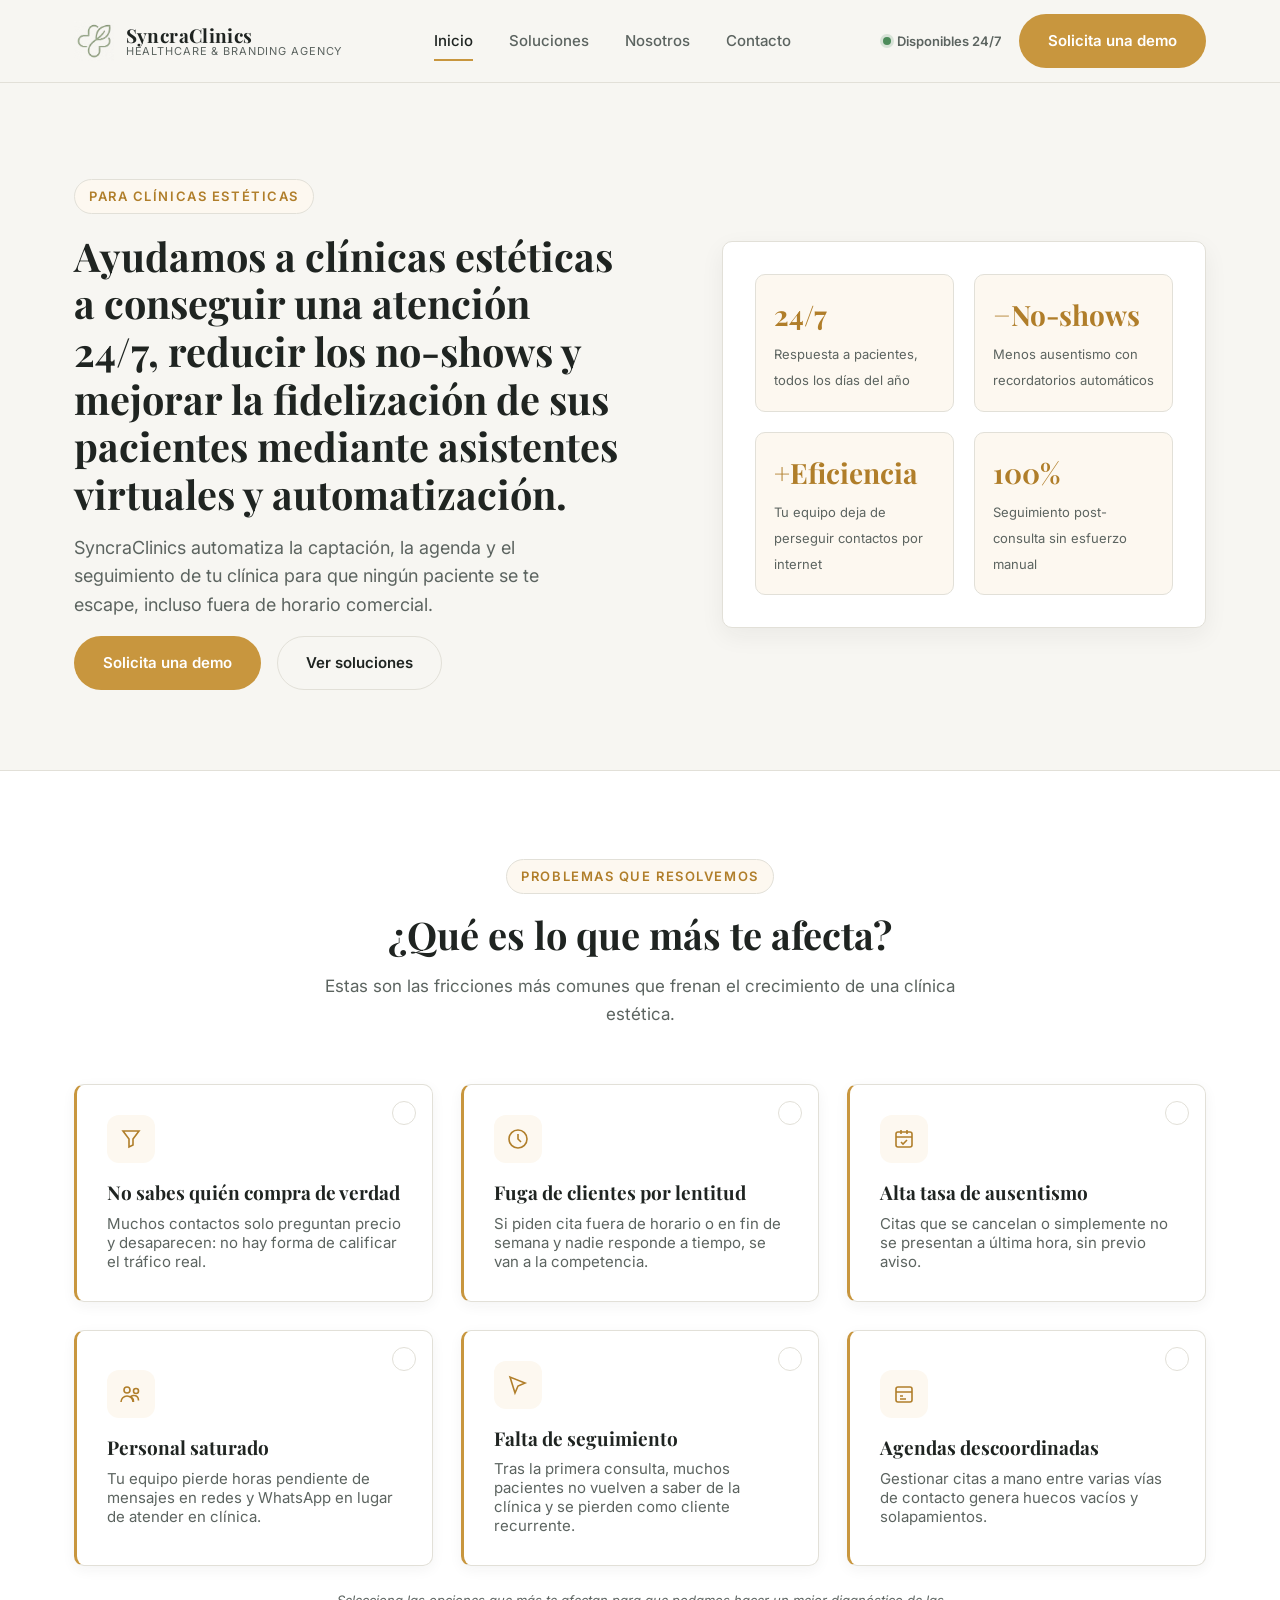
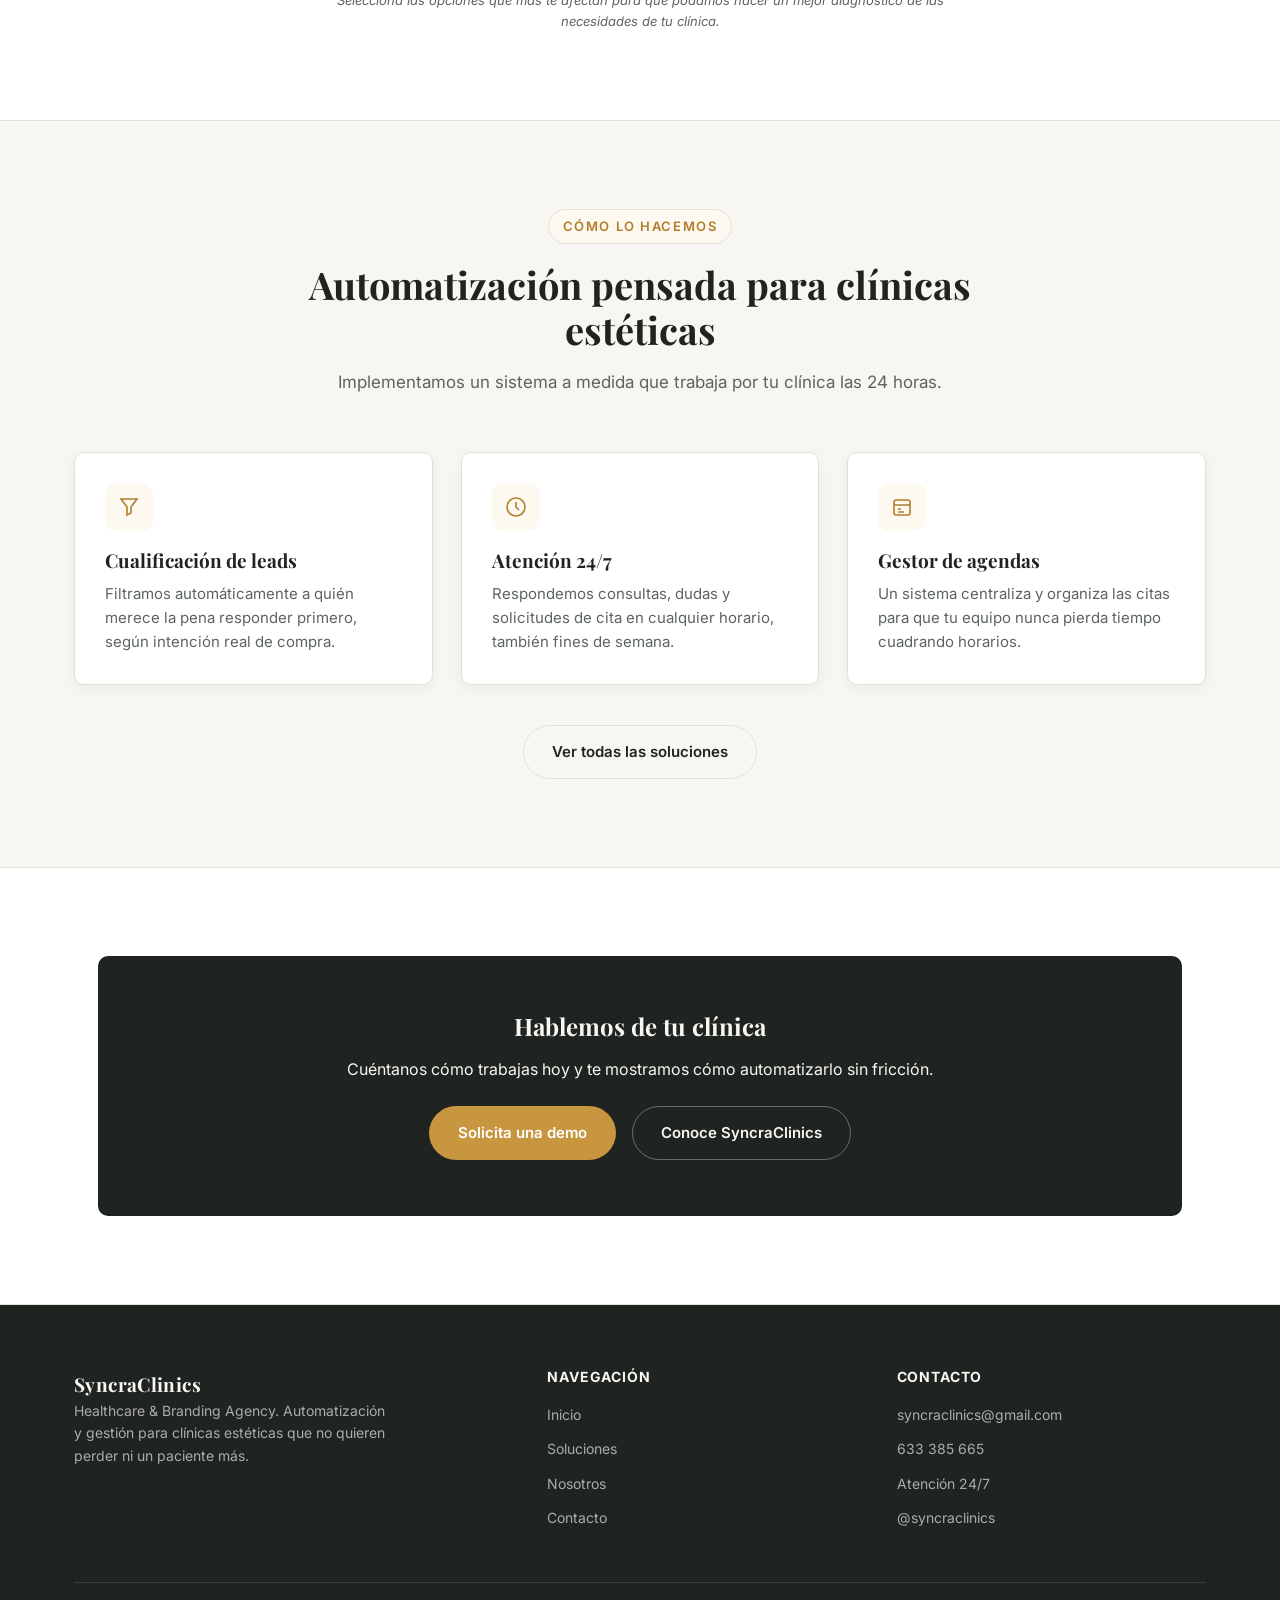
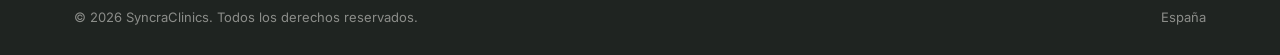
==== index.html @ 8132bf8d "Initial commit: SyncraClinics website Static multi-page site (Inicio, Soluciones, Nosotros, Contacto" ====
<!DOCTYPE html>
<html lang="es">
<head>
<meta charset="UTF-8">
<meta name="viewport" content="width=device-width, initial-scale=1.0">
<title>SyncraClinics — Automatización para clínicas estéticas</title>
<meta name="description" content="SyncraClinics ayuda a clínicas estéticas a dejar de perder pacientes: cualificación de leads, atención 24/7, menos ausentismo y agendas gestionadas automáticamente.">
<link rel="preconnect" href="https://fonts.googleapis.com">
<link rel="preconnect" href="https://fonts.gstatic.com" crossorigin>
<link href="https://fonts.googleapis.com/css2?family=Inter:wght@400;500;600;700&family=Playfair+Display:wght@600;700&display=swap" rel="stylesheet">
<link rel="stylesheet" href="css/style.css">
</head>
<body data-page="inicio">

<header class="site-header">
  <div class="header-inner">
    <a href="index.html" class="brand">
      <img src="assets/logo-symbol.png" alt="SyncraClinics">
      <span class="brand-text">
        <span class="brand-name">SyncraClinics</span>
        <span class="brand-tag">Healthcare &amp; Branding Agency</span>
      </span>
    </a>

    <nav class="main-nav">
      <a href="index.html" data-page="inicio">Inicio</a>
      <a href="soluciones.html" data-page="soluciones">Soluciones</a>
      <a href="nosotros.html" data-page="nosotros">Nosotros</a>
      <a href="contacto.html" data-page="contacto">Contacto</a>
    </nav>

    <div class="header-actions">
      <span class="status-badge"><span class="status-dot"></span> Disponibles 24/7</span>
      <a href="contacto.html#choice" class="btn btn-primary">Solicita una demo</a>
      <button class="nav-toggle" aria-label="Abrir menú">
        <span></span><span></span><span></span>
      </button>
    </div>
  </div>
</header>

<main>

  <section class="hero">
    <div class="container hero-inner">
      <div>
        <span class="eyebrow">Para clínicas estéticas</span>
        <h1>Ayudamos a clínicas estéticas a conseguir una atención 24/7, reducir los no-shows y mejorar la fidelización de sus pacientes mediante asistentes virtuales y automatización.</h1>
        <p class="hero-lede">SyncraClinics automatiza la captación, la agenda y el seguimiento de tu clínica para que ningún paciente se te escape, incluso fuera de horario comercial.</p>
        <div class="hero-actions">
          <a href="contacto.html#choice" class="btn btn-primary">Solicita una demo</a>
          <a href="soluciones.html" class="btn btn-secondary">Ver soluciones</a>
        </div>
      </div>

      <div class="hero-visual">
        <div class="hero-stat-grid">
          <div class="hero-stat">
            <strong>24/7</strong>
            <span>Respuesta a pacientes, todos los días del año</span>
          </div>
          <div class="hero-stat">
            <strong>−No-shows</strong>
            <span>Menos ausentismo con recordatorios automáticos</span>
          </div>
          <div class="hero-stat">
            <strong>+Eficiencia</strong>
            <span>Tu equipo deja de perseguir contactos por internet</span>
          </div>
          <div class="hero-stat">
            <strong>100%</strong>
            <span>Seguimiento post-consulta sin esfuerzo manual</span>
          </div>
        </div>
      </div>
    </div>
  </section>

  <section class="section section-alt">
    <div class="container">
      <div class="section-head">
        <span class="eyebrow">Problemas que resolvemos</span>
        <h2>¿Qué es lo que más te afecta?</h2>
        <p>Estas son las fricciones más comunes que frenan el crecimiento de una clínica estética.</p>
      </div>

      <div class="grid grid-3">
        <button type="button" class="card problem-card pain-card" data-pain="Cualificación de leads" aria-pressed="false">
          <span class="pain-check" aria-hidden="true">
            <svg viewBox="0 0 24 24" fill="none" stroke="currentColor" stroke-width="2.6"><path d="M5 13l4 4L19 7"/></svg>
          </span>
          <div class="card-icon">
            <svg viewBox="0 0 24 24" fill="none" stroke="currentColor" stroke-width="1.6"><path d="M4 4h16l-6 8v6l-4 2v-8L4 4z"/></svg>
          </div>
          <h3>No sabes quién compra de verdad</h3>
          <p>Muchos contactos solo preguntan precio y desaparecen: no hay forma de calificar el tráfico real.</p>
        </button>

        <button type="button" class="card problem-card pain-card" data-pain="Atención 24/7" aria-pressed="false">
          <span class="pain-check" aria-hidden="true">
            <svg viewBox="0 0 24 24" fill="none" stroke="currentColor" stroke-width="2.6"><path d="M5 13l4 4L19 7"/></svg>
          </span>
          <div class="card-icon">
            <svg viewBox="0 0 24 24" fill="none" stroke="currentColor" stroke-width="1.6"><circle cx="12" cy="12" r="9"/><path d="M12 7v5l3 3"/></svg>
          </div>
          <h3>Fuga de clientes por lentitud</h3>
          <p>Si piden cita fuera de horario o en fin de semana y nadie responde a tiempo, se van a la competencia.</p>
        </button>

        <button type="button" class="card problem-card pain-card" data-pain="Reducción de ausentismo" aria-pressed="false">
          <span class="pain-check" aria-hidden="true">
            <svg viewBox="0 0 24 24" fill="none" stroke="currentColor" stroke-width="2.6"><path d="M5 13l4 4L19 7"/></svg>
          </span>
          <div class="card-icon">
            <svg viewBox="0 0 24 24" fill="none" stroke="currentColor" stroke-width="1.6"><rect x="4" y="5" width="16" height="15" rx="2"/><path d="M4 10h16M9 3v4M15 3v4"/><path d="M9 15l2 2 4-4"/></svg>
          </div>
          <h3>Alta tasa de ausentismo</h3>
          <p>Citas que se cancelan o simplemente no se presentan a última hora, sin previo aviso.</p>
        </button>

        <button type="button" class="card problem-card pain-card" data-pain="Eficiencia del personal" aria-pressed="false">
          <span class="pain-check" aria-hidden="true">
            <svg viewBox="0 0 24 24" fill="none" stroke="currentColor" stroke-width="2.6"><path d="M5 13l4 4L19 7"/></svg>
          </span>
          <div class="card-icon">
            <svg viewBox="0 0 24 24" fill="none" stroke="currentColor" stroke-width="1.6"><circle cx="8" cy="8" r="3"/><circle cx="17" cy="9" r="2.5"/><path d="M2 20c0-3.3 2.7-6 6-6s6 2.7 6 6M14.5 20c0-2.4-1-4.4-2.6-5.7 1-.7 2.3-1 3.6-.8 2.3.3 4 2.5 4 5"/></svg>
          </div>
          <h3>Personal saturado</h3>
          <p>Tu equipo pierde horas pendiente de mensajes en redes y WhatsApp en lugar de atender en clínica.</p>
        </button>

        <button type="button" class="card problem-card pain-card" data-pain="Seguimiento post-consulta" aria-pressed="false">
          <span class="pain-check" aria-hidden="true">
            <svg viewBox="0 0 24 24" fill="none" stroke="currentColor" stroke-width="2.6"><path d="M5 13l4 4L19 7"/></svg>
          </span>
          <div class="card-icon">
            <svg viewBox="0 0 24 24" fill="none" stroke="currentColor" stroke-width="1.6"><path d="M4 4l5 16 3-7 7-3z"/></svg>
          </div>
          <h3>Falta de seguimiento</h3>
          <p>Tras la primera consulta, muchos pacientes no vuelven a saber de la clínica y se pierden como cliente recurrente.</p>
        </button>

        <button type="button" class="card problem-card pain-card" data-pain="Gestor de agendas" aria-pressed="false">
          <span class="pain-check" aria-hidden="true">
            <svg viewBox="0 0 24 24" fill="none" stroke="currentColor" stroke-width="2.6"><path d="M5 13l4 4L19 7"/></svg>
          </span>
          <div class="card-icon">
            <svg viewBox="0 0 24 24" fill="none" stroke="currentColor" stroke-width="1.6"><rect x="4" y="5" width="16" height="15" rx="2"/><path d="M4 10h16M8 14h3M8 17h6"/></svg>
          </div>
          <h3>Agendas descoordinadas</h3>
          <p>Gestionar citas a mano entre varias vías de contacto genera huecos vacíos y solapamientos.</p>
        </button>
      </div>

      <p class="pain-hint">Selecciona las opciones que más te afectan para que podamos hacer un mejor diagnóstico de las necesidades de tu clínica.</p>
    </div>
  </section>

  <section class="section">
    <div class="container">
      <div class="section-head">
        <span class="eyebrow">Cómo lo hacemos</span>
        <h2>Automatización pensada para clínicas estéticas</h2>
        <p>Implementamos un sistema a medida que trabaja por tu clínica las 24 horas.</p>
      </div>

      <div class="grid grid-3">
        <div class="card">
          <div class="card-icon">
            <svg viewBox="0 0 24 24" fill="none" stroke="currentColor" stroke-width="1.6"><path d="M4 4h16l-6 8v6l-4 2v-8L4 4z"/></svg>
          </div>
          <h3>Cualificación de leads</h3>
          <p>Filtramos automáticamente a quién merece la pena responder primero, según intención real de compra.</p>
        </div>

        <div class="card">
          <div class="card-icon">
            <svg viewBox="0 0 24 24" fill="none" stroke="currentColor" stroke-width="1.6"><circle cx="12" cy="12" r="9"/><path d="M12 7v5l3 3"/></svg>
          </div>
          <h3>Atención 24/7</h3>
          <p>Respondemos consultas, dudas y solicitudes de cita en cualquier horario, también fines de semana.</p>
        </div>

        <div class="card">
          <div class="card-icon">
            <svg viewBox="0 0 24 24" fill="none" stroke="currentColor" stroke-width="1.6"><rect x="4" y="5" width="16" height="15" rx="2"/><path d="M4 10h16M8 14h3M8 17h6"/></svg>
          </div>
          <h3>Gestor de agendas</h3>
          <p>Un sistema centraliza y organiza las citas para que tu equipo nunca pierda tiempo cuadrando horarios.</p>
        </div>
      </div>

      <div style="text-align:center; margin-top:40px;">
        <a href="soluciones.html" class="btn btn-secondary">Ver todas las soluciones</a>
      </div>
    </div>
  </section>

  <section class="section section-alt">
    <div class="container">
      <div class="cta-band">
        <h2>Hablemos de tu clínica</h2>
        <p>Cuéntanos cómo trabajas hoy y te mostramos cómo automatizarlo sin fricción.</p>
        <div class="cta-actions">
          <a href="contacto.html#choice" class="btn btn-primary">Solicita una demo</a>
          <a href="nosotros.html" class="btn btn-secondary">Conoce SyncraClinics</a>
        </div>
      </div>
    </div>
  </section>

</main>

<footer class="site-footer">
  <div class="container">
    <div class="footer-grid">
      <div class="footer-brand">
        <span class="brand-name">SyncraClinics</span>
        <p>Healthcare &amp; Branding Agency. Automatización y gestión para clínicas estéticas que no quieren perder ni un paciente más.</p>
      </div>

      <div class="footer-col">
        <h4>Navegación</h4>
        <a href="index.html">Inicio</a>
        <a href="soluciones.html">Soluciones</a>
        <a href="nosotros.html">Nosotros</a>
        <a href="contacto.html">Contacto</a>
      </div>

      <div class="footer-col">
        <h4>Contacto</h4>
        <a href="mailto:syncraclinics@gmail.com">syncraclinics@gmail.com</a>
        <p><a href="tel:633385665">633 385 665</a></p>
        <p>Atención 24/7</p>
        <a href="https://instagram.com/syncraclinics" target="_blank" rel="noopener">@syncraclinics</a>
      </div>
    </div>

    <div class="footer-bottom">
      <span>© 2026 SyncraClinics. Todos los derechos reservados.</span>
      <span>España</span>
    </div>
  </div>
</footer>

<script src="js/main.js"></script>
</body>
</html>
---- css/style.css ----
/* ==========================================================================
   SyncraClinics — estilos globales
   ========================================================================== */

:root {
  /* DOMINANTE 60% - Fondos principales y estructura */
  --bg-primary: #F7F6F2;
  --bg-surface: #FFFFFF;

  /* SECUNDARIO 30% - Textos, encabezados y solidez visual */
  --text-main: #1F2421;
  --text-muted: #5C6460;
  --border-color: #E2E0D8;

  /* ACENTO 10% - Conversión, estado 24/7 y CTA */
  --accent-main: #C8963E;
  --accent-hover: #B07E2A;
  --accent-light: #FDF8F0;

  --font-heading: "Playfair Display", Georgia, serif;
  --font-body: "Inter", -apple-system, Segoe UI, sans-serif;

  --radius: 10px;
  --shadow-soft: 0 8px 24px rgba(31, 36, 33, 0.06);
  --shadow-card: 0 4px 14px rgba(31, 36, 33, 0.05);
  --max-width: 1180px;
}

* {
  box-sizing: border-box;
}

html {
  scroll-behavior: smooth;
}

body {
  margin: 0;
  font-family: var(--font-body);
  color: var(--text-main);
  background: var(--bg-primary);
  line-height: 1.6;
  -webkit-font-smoothing: antialiased;
}

img {
  max-width: 100%;
  display: block;
}

a {
  color: inherit;
  text-decoration: none;
}

a, button, input, select, textarea {
  font-family: inherit;
}

a:focus-visible,
button:focus-visible,
input:focus-visible,
select:focus-visible,
textarea:focus-visible,
[tabindex]:focus-visible {
  outline: 2px solid var(--accent-main);
  outline-offset: 3px;
  border-radius: 4px;
}

h1, h2, h3, h4 {
  font-family: var(--font-heading);
  color: var(--text-main);
  line-height: 1.2;
  margin: 0 0 16px;
  overflow-wrap: break-word;
}

p {
  margin: 0 0 16px;
  color: var(--text-muted);
}

.container {
  width: 100%;
  max-width: var(--max-width);
  margin: 0 auto;
  padding: 0 24px;
}

.eyebrow {
  display: inline-block;
  font-size: 13px;
  font-weight: 600;
  letter-spacing: 0.12em;
  text-transform: uppercase;
  color: var(--accent-hover);
  background: var(--accent-light);
  border: 1px solid var(--border-color);
  padding: 6px 14px;
  border-radius: 999px;
  margin-bottom: 18px;
}

.section {
  padding: 88px 0;
}

.section-alt {
  background: var(--bg-surface);
  border-top: 1px solid var(--border-color);
  border-bottom: 1px solid var(--border-color);
}

.section-head {
  max-width: 680px;
  margin: 0 auto 56px;
  text-align: center;
}

.section-head h2 {
  font-size: clamp(28px, 3.4vw, 38px);
}

.section-head p {
  font-size: 17px;
}

/* ---------- Botones ---------- */
.btn {
  display: inline-flex;
  align-items: center;
  gap: 8px;
  padding: 14px 28px;
  border-radius: 999px;
  font-weight: 600;
  font-size: 15px;
  border: 1px solid transparent;
  cursor: pointer;
  transition: background 0.22s ease, color 0.22s ease, border-color 0.22s ease, transform 0.18s ease, box-shadow 0.22s ease;
}

.btn-primary {
  background: var(--accent-main);
  color: #FFFFFF;
}

.btn-primary:hover {
  background: var(--accent-hover);
  transform: translateY(-1px);
  box-shadow: 0 6px 16px rgba(200, 150, 62, 0.28);
}

.btn-primary:active {
  transform: translateY(0);
  box-shadow: none;
}

.btn-secondary {
  background: transparent;
  color: var(--text-main);
  border-color: var(--border-color);
}

.btn-secondary:hover {
  border-color: var(--accent-main);
  color: var(--accent-hover);
  transform: translateY(-1px);
}

.btn-secondary:active {
  transform: translateY(0);
}

.btn-block {
  width: 100%;
  justify-content: center;
}

.hero-actions,
.cta-actions {
  display: flex;
  flex-wrap: wrap;
  gap: 16px;
}

/* ---------- Header ---------- */
.site-header {
  position: sticky;
  top: 0;
  z-index: 50;
  background: rgba(247, 246, 242, 0.92);
  backdrop-filter: blur(8px);
  border-bottom: 1px solid var(--border-color);
}

.header-inner {
  display: flex;
  align-items: center;
  justify-content: space-between;
  padding: 14px 24px;
  max-width: var(--max-width);
  margin: 0 auto;
  gap: 20px;
}

.brand {
  display: flex;
  align-items: center;
  gap: 12px;
}

.brand img {
  height: 40px;
  width: auto;
}

.brand {
  transition: opacity 0.2s ease;
}

.brand:hover {
  opacity: 0.8;
}

.brand-text {
  display: flex;
  flex-direction: column;
  line-height: 1.1;
}

.brand-name {
  font-family: var(--font-heading);
  font-size: 19px;
  font-weight: 700;
  letter-spacing: 0.02em;
}

.brand-tag {
  font-size: 11px;
  letter-spacing: 0.08em;
  text-transform: uppercase;
  color: var(--text-muted);
}

.main-nav {
  display: flex;
  align-items: center;
  gap: 32px;
}

.main-nav a {
  position: relative;
  font-size: 15px;
  font-weight: 500;
  color: var(--text-muted);
  padding: 6px 2px;
  transition: color 0.2s ease;
}

.main-nav a::after {
  content: "";
  position: absolute;
  left: 2px;
  right: 2px;
  bottom: -2px;
  height: 2px;
  background: var(--accent-main);
  transform: scaleX(0);
  transform-origin: left;
  transition: transform 0.25s ease;
}

.main-nav a:hover::after,
.main-nav a.active::after {
  transform: scaleX(1);
}

.main-nav a:hover,
.main-nav a.active {
  color: var(--text-main);
}

.header-actions {
  display: flex;
  align-items: center;
  gap: 18px;
}

.status-badge {
  display: inline-flex;
  align-items: center;
  gap: 6px;
  font-size: 13px;
  font-weight: 600;
  color: var(--text-muted);
  white-space: nowrap;
}

.status-dot {
  width: 8px;
  height: 8px;
  border-radius: 50%;
  background: #4C8B5A;
  box-shadow: 0 0 0 3px rgba(76, 139, 90, 0.18);
}

.nav-toggle {
  display: none;
  flex-direction: column;
  gap: 5px;
  background: none;
  border: none;
  border-radius: 8px;
  cursor: pointer;
  padding: 6px;
  transition: background 0.2s ease;
}

.nav-toggle:hover {
  background: var(--accent-light);
}

.nav-toggle span {
  width: 24px;
  height: 2px;
  background: var(--text-main);
  border-radius: 2px;
  transition: transform 0.2s ease, opacity 0.2s ease;
}

/* ---------- Hero ---------- */
.hero {
  padding: 96px 0 80px;
}

.hero-inner {
  display: grid;
  grid-template-columns: minmax(0, 1.1fr) minmax(0, 0.9fr);
  gap: 56px;
  align-items: center;
}

.hero h1 {
  font-size: clamp(34px, 4.6vw, 54px);
}

.hero-inner h1 {
  font-size: clamp(26px, 3.1vw, 40px);
  text-wrap: balance;
}

.hero-lede {
  font-size: 18px;
  max-width: 520px;
}

.hero-visual {
  background: var(--bg-surface);
  border: 1px solid var(--border-color);
  border-radius: var(--radius);
  padding: 32px;
  box-shadow: var(--shadow-soft);
}

.hero-stat-grid {
  display: grid;
  grid-template-columns: repeat(2, minmax(0, 1fr));
  gap: 20px;
}

.hero-stat {
  padding: 18px;
  background: var(--accent-light);
  border: 1px solid var(--border-color);
  border-radius: var(--radius);
}

.hero-stat strong {
  display: block;
  font-family: var(--font-heading);
  font-size: clamp(20px, 5vw, 28px);
  color: var(--accent-hover);
  margin-bottom: 4px;
  overflow-wrap: break-word;
}

.hero-stat span {
  font-size: 13px;
  color: var(--text-muted);
}

/* ---------- Grids / Cards ---------- */
.grid {
  display: grid;
  gap: 28px;
}

.grid-3 {
  grid-template-columns: repeat(3, minmax(0, 1fr));
}

.grid-2 {
  grid-template-columns: repeat(2, minmax(0, 1fr));
}

.card {
  background: var(--bg-surface);
  border: 1px solid var(--border-color);
  border-radius: var(--radius);
  padding: 30px;
  box-shadow: var(--shadow-card);
  transition: transform 0.2s ease, box-shadow 0.2s ease;
}

.card:hover {
  transform: translateY(-4px);
  box-shadow: var(--shadow-soft);
}

.card:active {
  transform: translateY(-1px);
}

.card-icon {
  width: 48px;
  height: 48px;
  border-radius: 12px;
  background: var(--accent-light);
  display: flex;
  align-items: center;
  justify-content: center;
  margin-bottom: 18px;
  color: var(--accent-hover);
}

.card-icon svg {
  width: 24px;
  height: 24px;
}

.card h3 {
  font-size: 19px;
  margin-bottom: 10px;
}

.card p {
  font-size: 15px;
  margin-bottom: 0;
}

.problem-card {
  border-left: 3px solid var(--accent-main);
}

.pain-card {
  position: relative;
  width: 100%;
  margin: 0;
  text-align: left;
  font-size: inherit;
  appearance: none;
  -webkit-appearance: none;
}

.pain-check {
  position: absolute;
  top: 16px;
  right: 16px;
  width: 24px;
  height: 24px;
  border-radius: 50%;
  border: 1.5px solid var(--border-color);
  background: var(--bg-surface);
  color: transparent;
  display: flex;
  align-items: center;
  justify-content: center;
  transition: background 0.2s ease, border-color 0.2s ease, color 0.2s ease, transform 0.2s ease;
}

.pain-check svg {
  width: 13px;
  height: 13px;
}

.pain-card.selected {
  border-color: var(--accent-main);
  background: var(--accent-light);
}

.pain-card.selected .pain-check {
  background: var(--accent-main);
  border-color: var(--accent-main);
  color: #FFFFFF;
  transform: scale(1.08);
}

.pain-hint {
  max-width: 640px;
  margin: 24px auto 0;
  text-align: center;
  font-size: 13px;
  color: var(--text-muted);
  font-style: italic;
}

/* ---------- Solutions detail (soluciones.html) ---------- */
.solution-row {
  display: grid;
  grid-template-columns: minmax(0, 1.4fr) minmax(0, 0.75fr);
  gap: 40px;
  align-items: center;
  padding: 48px 0;
  border-bottom: 1px solid var(--border-color);
}

.solution-row:last-child {
  border-bottom: none;
}

.solution-row.reverse .solution-visual {
  order: 2;
}

.solution-index {
  font-family: var(--font-heading);
  font-size: 15px;
  color: var(--accent-hover);
  letter-spacing: 0.08em;
  margin-bottom: 12px;
}

.solution-visual {
  background: var(--accent-light);
  border: 1px solid var(--border-color);
  border-radius: var(--radius);
  padding: 22px;
  display: flex;
  align-items: center;
  justify-content: center;
  min-height: 120px;
  max-width: 160px;
  margin: 0 auto;
  width: 100%;
}

.solution-visual svg {
  width: 44px;
  height: 44px;
  color: var(--accent-hover);
}

.solution-list {
  list-style: none;
  padding: 0;
  margin: 20px 0 0;
}

.solution-list li {
  position: relative;
  padding-left: 26px;
  margin-bottom: 10px;
  color: var(--text-muted);
  font-size: 15px;
}

.solution-list li::before {
  content: "✓";
  position: absolute;
  left: 0;
  color: var(--accent-main);
  font-weight: 700;
}

/* ---------- CTA banda ---------- */
.cta-band {
  background: var(--text-main);
  color: var(--bg-primary);
  border-radius: var(--radius);
  padding: 56px;
  text-align: center;
  margin: 0 24px;
}

.cta-band h2,
.cta-band p {
  color: var(--bg-primary);
}

.cta-band .cta-actions {
  justify-content: center;
  margin-top: 24px;
}

.cta-band .btn-secondary {
  border-color: rgba(247, 246, 242, 0.35);
  color: var(--bg-primary);
}

.cta-band .btn-secondary:hover {
  border-color: var(--accent-main);
  color: var(--accent-main);
}

/* ---------- Formulario de contacto ---------- */
.contact-layout {
  display: grid;
  grid-template-columns: repeat(2, minmax(0, 1fr));
  gap: 48px;
  align-items: start;
}

.form-field {
  margin-bottom: 20px;
}

.form-field label {
  display: block;
  font-size: 14px;
  font-weight: 600;
  margin-bottom: 8px;
}

.form-field input,
.form-field textarea {
  width: 100%;
  padding: 13px 16px;
  border: 1px solid var(--border-color);
  border-radius: 8px;
  background: var(--bg-surface);
  font-family: var(--font-body);
  font-size: 15px;
  color: var(--text-main);
}

.form-field input:focus,
.form-field textarea:focus {
  outline: none;
  border-color: var(--accent-main);
  box-shadow: 0 0 0 3px var(--accent-light);
}

.form-field textarea {
  min-height: 140px;
  resize: vertical;
}

.form-status {
  margin-top: 14px;
  font-size: 14px;
  color: var(--accent-hover);
  display: none;
}

.form-status.visible {
  display: block;
}

.contact-info-card {
  background: var(--bg-surface);
  border: 1px solid var(--border-color);
  border-radius: var(--radius);
  padding: 32px;
}

.contact-info-item {
  display: flex;
  gap: 14px;
  padding: 16px 0;
  border-bottom: 1px solid var(--border-color);
}

.contact-info-item:last-child {
  border-bottom: none;
}

.contact-info-item .card-icon {
  margin-bottom: 0;
  flex-shrink: 0;
}

.contact-info-item h4 {
  font-size: 15px;
  margin-bottom: 2px;
}

.contact-info-item p {
  font-size: 14px;
  margin-bottom: 0;
}

.contact-info-phone {
  position: relative;
}

.contact-info-trigger {
  display: inline-flex;
  align-items: center;
  gap: 6px;
  background: none;
  border: none;
  padding: 0;
  font-family: inherit;
  font-size: 14px;
  color: var(--text-muted);
  cursor: pointer;
  transition: color 0.2s ease;
}

.contact-info-trigger:hover {
  color: var(--accent-hover);
}

.contact-info-trigger svg {
  width: 14px;
  height: 14px;
  transition: transform 0.2s ease;
}

.contact-info-trigger[aria-expanded="true"] svg {
  transform: rotate(180deg);
}

.phone-menu {
  position: absolute;
  top: calc(100% + 10px);
  left: 0;
  min-width: 220px;
  max-width: calc(100vw - 80px);
  background: var(--bg-surface);
  border: 1px solid var(--border-color);
  border-radius: 10px;
  box-shadow: var(--shadow-soft);
  padding: 8px;
  z-index: 30;
  opacity: 0;
  visibility: hidden;
  transform: translateY(-6px);
  transition: opacity 0.2s ease, transform 0.2s ease, visibility 0.2s ease;
}

.phone-menu.open {
  opacity: 1;
  visibility: visible;
  transform: translateY(0);
}

.phone-menu-option {
  display: flex;
  align-items: center;
  gap: 10px;
  padding: 10px 12px;
  border-radius: 7px;
  font-size: 14px;
  font-weight: 500;
  color: var(--text-main);
  transition: background 0.15s ease, transform 0.15s ease;
}

.phone-menu-option:hover {
  background: var(--accent-light);
  transform: translateX(2px);
}

.phone-menu-option svg {
  width: 18px;
  height: 18px;
  color: var(--accent-hover);
  flex-shrink: 0;
}

/* ---------- Solicitar información: CTA ---------- */
.info-cta {
  max-width: 620px;
  margin: 0 auto;
  text-align: center;
}

.info-cta-icon {
  width: 56px;
  height: 56px;
  margin: 0 auto 22px;
  border-radius: 14px;
  background: var(--accent-light);
  border: 1px solid var(--border-color);
  display: flex;
  align-items: center;
  justify-content: center;
  color: var(--accent-hover);
}

.info-cta-icon svg {
  width: 26px;
  height: 26px;
}

.info-cta h2 {
  font-size: clamp(24px, 3vw, 32px);
}

.btn-lg {
  padding: 17px 36px;
  font-size: 16px;
  margin-top: 8px;
}

.contact-info-card-standalone {
  max-width: 620px;
  margin: 0 auto;
}

/* ---------- Modal: Solicitar información ---------- */
body.modal-open {
  overflow: hidden;
}

.modal-overlay {
  position: fixed;
  inset: 0;
  z-index: 200;
  display: flex;
  align-items: center;
  justify-content: center;
  padding: 40px 24px;
  background: rgba(31, 36, 33, 0.55);
  backdrop-filter: blur(3px);
  opacity: 0;
  visibility: hidden;
  overflow-y: auto;
  transition: opacity 0.25s ease, visibility 0.25s ease;
}

.modal-overlay.open {
  opacity: 1;
  visibility: visible;
}

.modal-box {
  position: relative;
  width: 100%;
  max-width: 640px;
  max-height: calc(100vh - 80px);
  overflow-y: auto;
  background: var(--bg-surface);
  border: 1px solid var(--border-color);
  border-radius: var(--radius);
  box-shadow: var(--shadow-soft);
  padding: 44px;
  transform: translateY(14px) scale(0.98);
  opacity: 0;
  transition: transform 0.3s ease, opacity 0.3s ease;
}

.modal-overlay.open .modal-box {
  transform: translateY(0) scale(1);
  opacity: 1;
}

.modal-close {
  position: absolute;
  top: 20px;
  right: 20px;
  width: 36px;
  height: 36px;
  border-radius: 50%;
  border: 1px solid var(--border-color);
  background: var(--bg-surface);
  color: var(--text-muted);
  display: flex;
  align-items: center;
  justify-content: center;
  cursor: pointer;
  transition: color 0.2s ease, border-color 0.2s ease, transform 0.25s ease;
}

.modal-close svg {
  width: 16px;
  height: 16px;
}

.modal-close:hover {
  color: var(--accent-hover);
  border-color: var(--accent-main);
  transform: rotate(90deg);
}

.modal-close:active {
  transform: rotate(90deg) scale(0.92);
}

.modal-step {
  animation: modal-step-in 0.25s ease;
}

@keyframes modal-step-in {
  from { opacity: 0; transform: translateY(6px); }
  to { opacity: 1; transform: translateY(0); }
}

.modal-sub {
  font-size: 15px;
  margin-bottom: 28px;
}

.modal-back {
  display: inline-flex;
  align-items: center;
  gap: 6px;
  background: none;
  border: none;
  color: var(--text-muted);
  font-size: 14px;
  font-weight: 600;
  font-family: inherit;
  cursor: pointer;
  padding: 0;
  margin-bottom: 20px;
  transition: color 0.2s ease, transform 0.2s ease;
}

.modal-back svg {
  width: 16px;
  height: 16px;
  transition: transform 0.2s ease;
}

.modal-back:hover {
  color: var(--accent-hover);
}

.modal-back:hover svg {
  transform: translateX(-3px);
}

.modal-back:active svg {
  transform: translateX(-1px);
}

.choice-grid {
  display: grid;
  grid-template-columns: repeat(2, minmax(0, 1fr));
  gap: 20px;
}

.choice-card {
  display: block;
  width: 100%;
  text-align: left;
  background: var(--bg-primary);
  border: 1px solid var(--border-color);
  border-radius: var(--radius);
  padding: 26px;
  cursor: pointer;
  font-family: inherit;
  transition: transform 0.2s ease, border-color 0.2s ease, box-shadow 0.2s ease;
}

.choice-card:hover {
  transform: translateY(-3px);
  border-color: var(--accent-main);
  box-shadow: var(--shadow-card);
}

.choice-card:active {
  transform: translateY(-1px);
}

.choice-card h3 {
  font-size: 18px;
  margin-bottom: 8px;
}

.choice-card p {
  font-size: 14px;
  margin-bottom: 0;
}

.modal-form .form-grid {
  display: grid;
  grid-template-columns: repeat(2, minmax(0, 1fr));
  gap: 0 20px;
}

.checkbox-fieldset {
  border: none;
  padding: 0;
  margin: 0 0 20px;
}

.checkbox-fieldset legend {
  display: block;
  width: 100%;
  padding: 0;
  font-size: 14px;
  font-weight: 600;
  margin-bottom: 8px;
}

.checkbox-grid {
  display: grid;
  grid-template-columns: repeat(2, minmax(0, 1fr));
  gap: 10px;
  margin-top: 4px;
}

.checkbox-option {
  display: flex;
  align-items: center;
  gap: 10px;
  font-size: 14px;
  font-weight: 500;
  color: var(--text-main);
  background: var(--bg-primary);
  border: 1px solid var(--border-color);
  border-radius: 8px;
  padding: 10px 12px;
  cursor: pointer;
  transition: border-color 0.2s ease;
}

.checkbox-option:hover {
  border-color: var(--accent-main);
}

.checkbox-option:has(input:checked) {
  border-color: var(--accent-main);
  background: var(--accent-light);
}

.checkbox-option input {
  accent-color: var(--accent-main);
  width: 16px;
  height: 16px;
  flex-shrink: 0;
}

.form-field select {
  width: 100%;
  padding: 13px 40px 13px 16px;
  border: 1px solid var(--border-color);
  border-radius: 8px;
  background-color: var(--bg-surface);
  font-family: var(--font-body);
  font-size: 15px;
  color: var(--text-main);
  appearance: none;
  background-image: url("data:image/svg+xml,%3Csvg xmlns='http://www.w3.org/2000/svg' viewBox='0 0 24 24' fill='none' stroke='%235C6460' stroke-width='2'%3E%3Cpath d='M6 9l6 6 6-6'/%3E%3C/svg%3E");
  background-repeat: no-repeat;
  background-position: right 14px center;
  background-size: 16px;
}

.form-field select:focus {
  outline: none;
  border-color: var(--accent-main);
  box-shadow: 0 0 0 3px var(--accent-light);
}

/* ---------- Footer ---------- */
.site-footer {
  background: var(--text-main);
  color: var(--bg-primary);
  padding: 64px 0 28px;
}

.footer-grid {
  display: grid;
  grid-template-columns: minmax(0, 1.4fr) minmax(0, 1fr) minmax(0, 1fr);
  gap: 40px;
  padding-bottom: 40px;
  border-bottom: 1px solid rgba(247, 246, 242, 0.12);
}

.footer-brand .brand-name {
  color: var(--bg-primary);
}

.footer-brand p {
  color: rgba(247, 246, 242, 0.65);
  font-size: 14px;
  max-width: 320px;
}

.footer-col h4 {
  color: var(--bg-primary);
  font-family: var(--font-body);
  font-size: 14px;
  text-transform: uppercase;
  letter-spacing: 0.06em;
  margin-bottom: 18px;
}

.footer-col a,
.footer-col p {
  display: block;
  color: rgba(247, 246, 242, 0.65);
  font-size: 14px;
  margin-bottom: 12px;
}

.footer-col a {
  width: fit-content;
  transition: color 0.2s ease, transform 0.2s ease;
}

.footer-col a:hover {
  color: var(--accent-main);
  transform: translateX(3px);
}

.footer-col a:active {
  transform: translateX(1px);
}

.footer-bottom {
  display: flex;
  justify-content: space-between;
  align-items: center;
  padding-top: 24px;
  font-size: 13px;
  color: rgba(247, 246, 242, 0.5);
  flex-wrap: wrap;
  gap: 12px;
}

/* ---------- Responsive ---------- */
@media (max-width: 960px) {
  .hero-inner,
  .contact-layout {
    grid-template-columns: minmax(0, 1fr);
  }

  .solution-row,
  .solution-row.reverse {
    grid-template-columns: minmax(0, 1fr);
  }

  .solution-row.reverse .solution-visual {
    order: 0;
  }

  .grid-3,
  .grid-2 {
    grid-template-columns: repeat(2, minmax(0, 1fr));
  }

  .footer-grid {
    grid-template-columns: minmax(0, 1fr);
  }
}

@media (max-width: 720px) {
  .main-nav,
  .header-actions .status-badge {
    display: none;
  }

  .main-nav.open {
    display: flex;
  }

  .nav-toggle {
    display: flex;
  }

  .header-inner {
    flex-wrap: wrap;
  }

  .main-nav.open {
    flex-direction: column;
    width: 100%;
    align-items: flex-start;
    gap: 14px;
    padding-top: 16px;
    border-top: 1px solid var(--border-color);
    margin-top: 14px;
  }

  .grid-3,
  .grid-2 {
    grid-template-columns: minmax(0, 1fr);
  }

  .cta-band {
    padding: 40px 24px;
  }

  .section {
    padding: 64px 0;
  }

  .choice-grid,
  .modal-form .form-grid,
  .checkbox-grid {
    grid-template-columns: minmax(0, 1fr);
  }

  .modal-overlay {
    padding: 0;
    align-items: stretch;
  }

  .modal-box {
    max-width: none;
    width: 100%;
    min-height: 100%;
    max-height: none;
    border-radius: 0;
    border-left: none;
    border-right: none;
    padding: 28px 20px 32px;
  }

  .btn-lg {
    width: 100%;
    justify-content: center;
  }
}

@media (prefers-reduced-motion: reduce) {
  html {
    scroll-behavior: auto;
  }

  .modal-overlay,
  .modal-box,
  .modal-step,
  .choice-card,
  .card,
  .btn,
  .main-nav a::after,
  .footer-col a,
  .nav-toggle span,
  .modal-close,
  .modal-back svg,
  .pain-check,
  .phone-menu,
  .contact-info-trigger svg {
    transition: none !important;
    animation: none !important;
  }
}
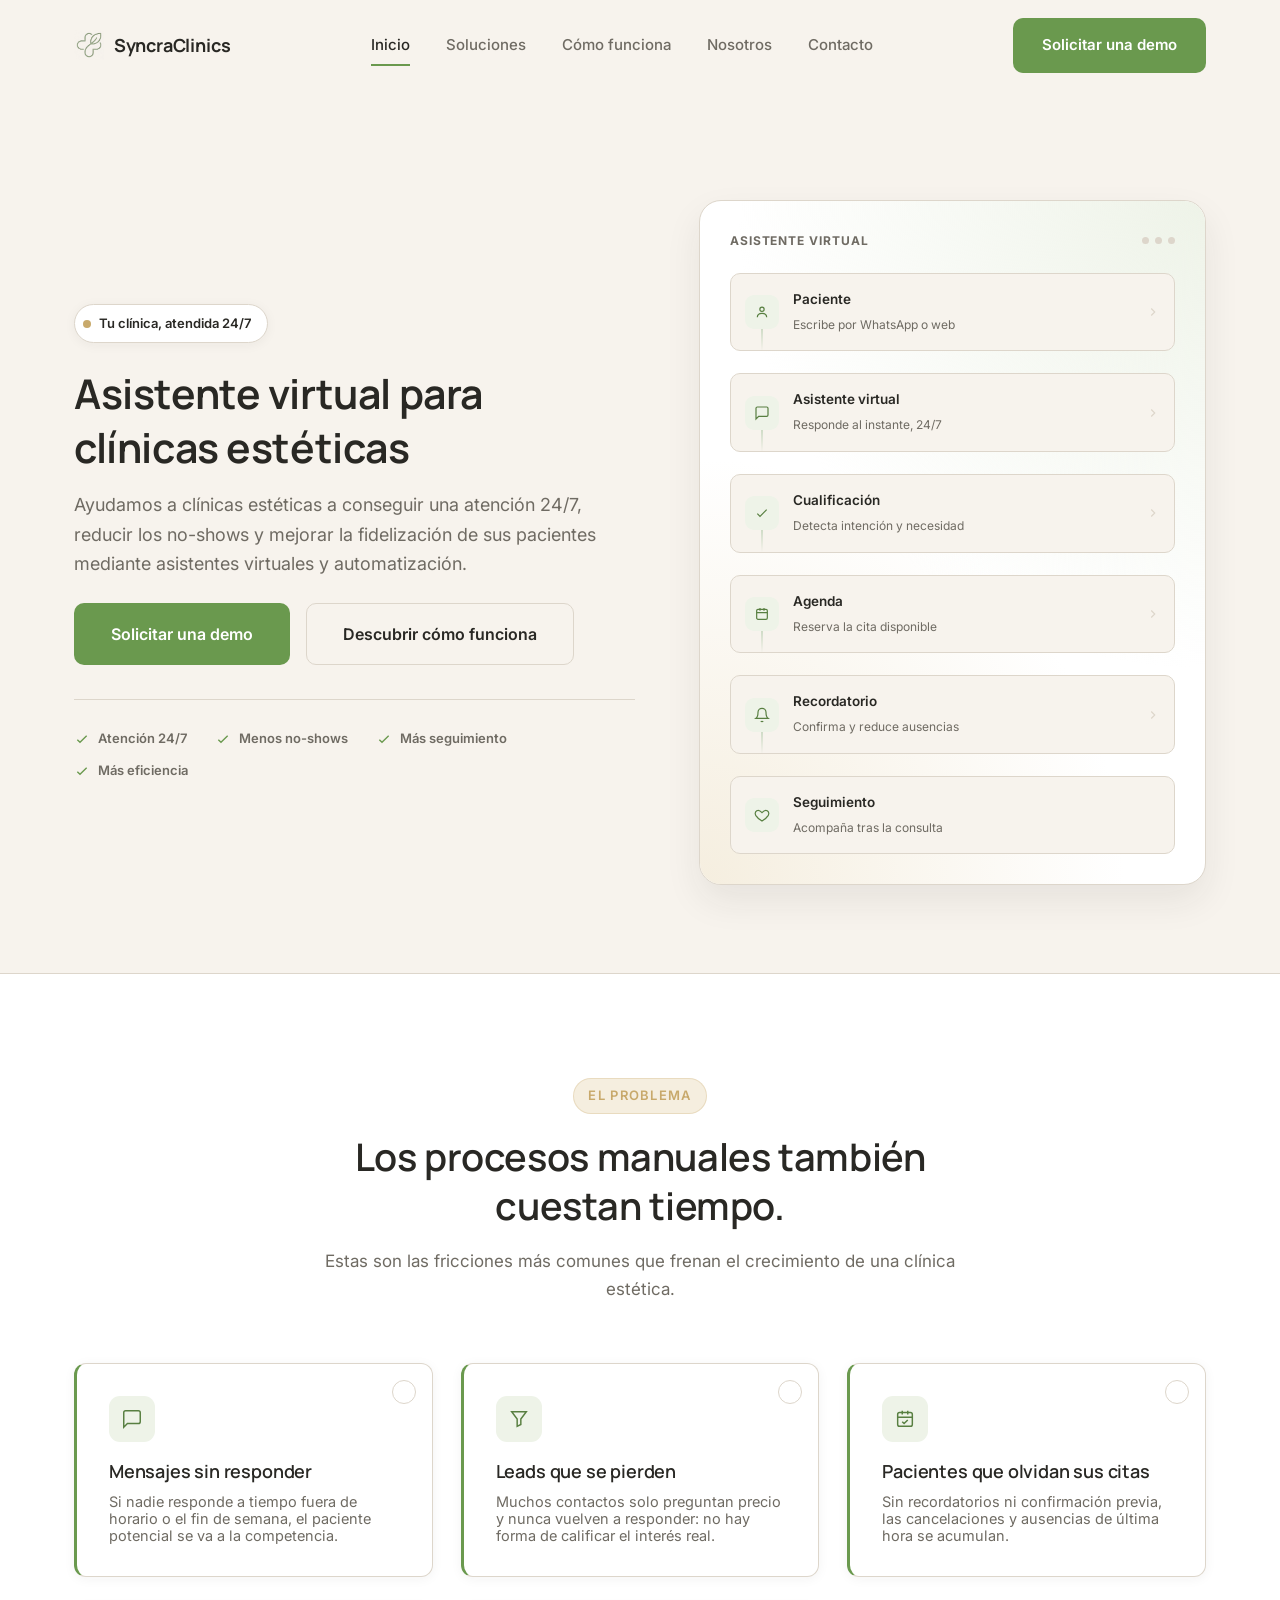
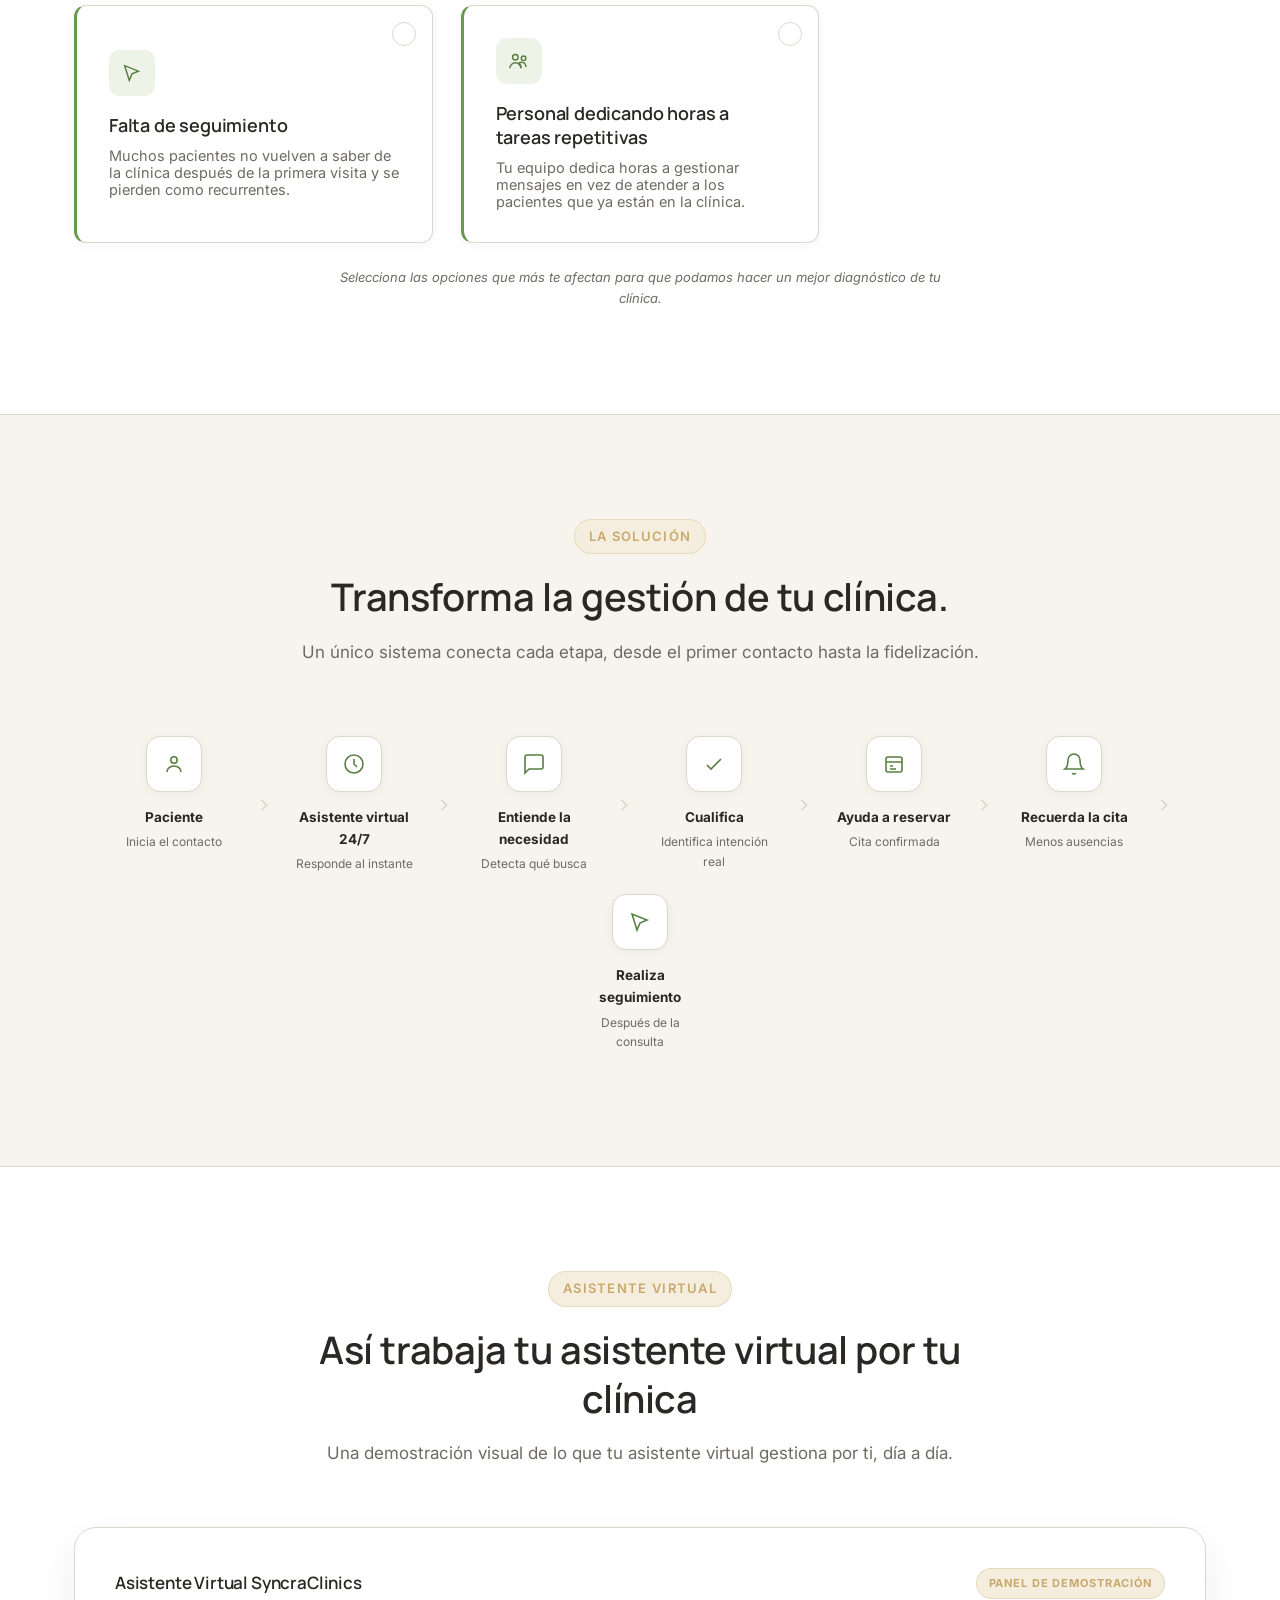
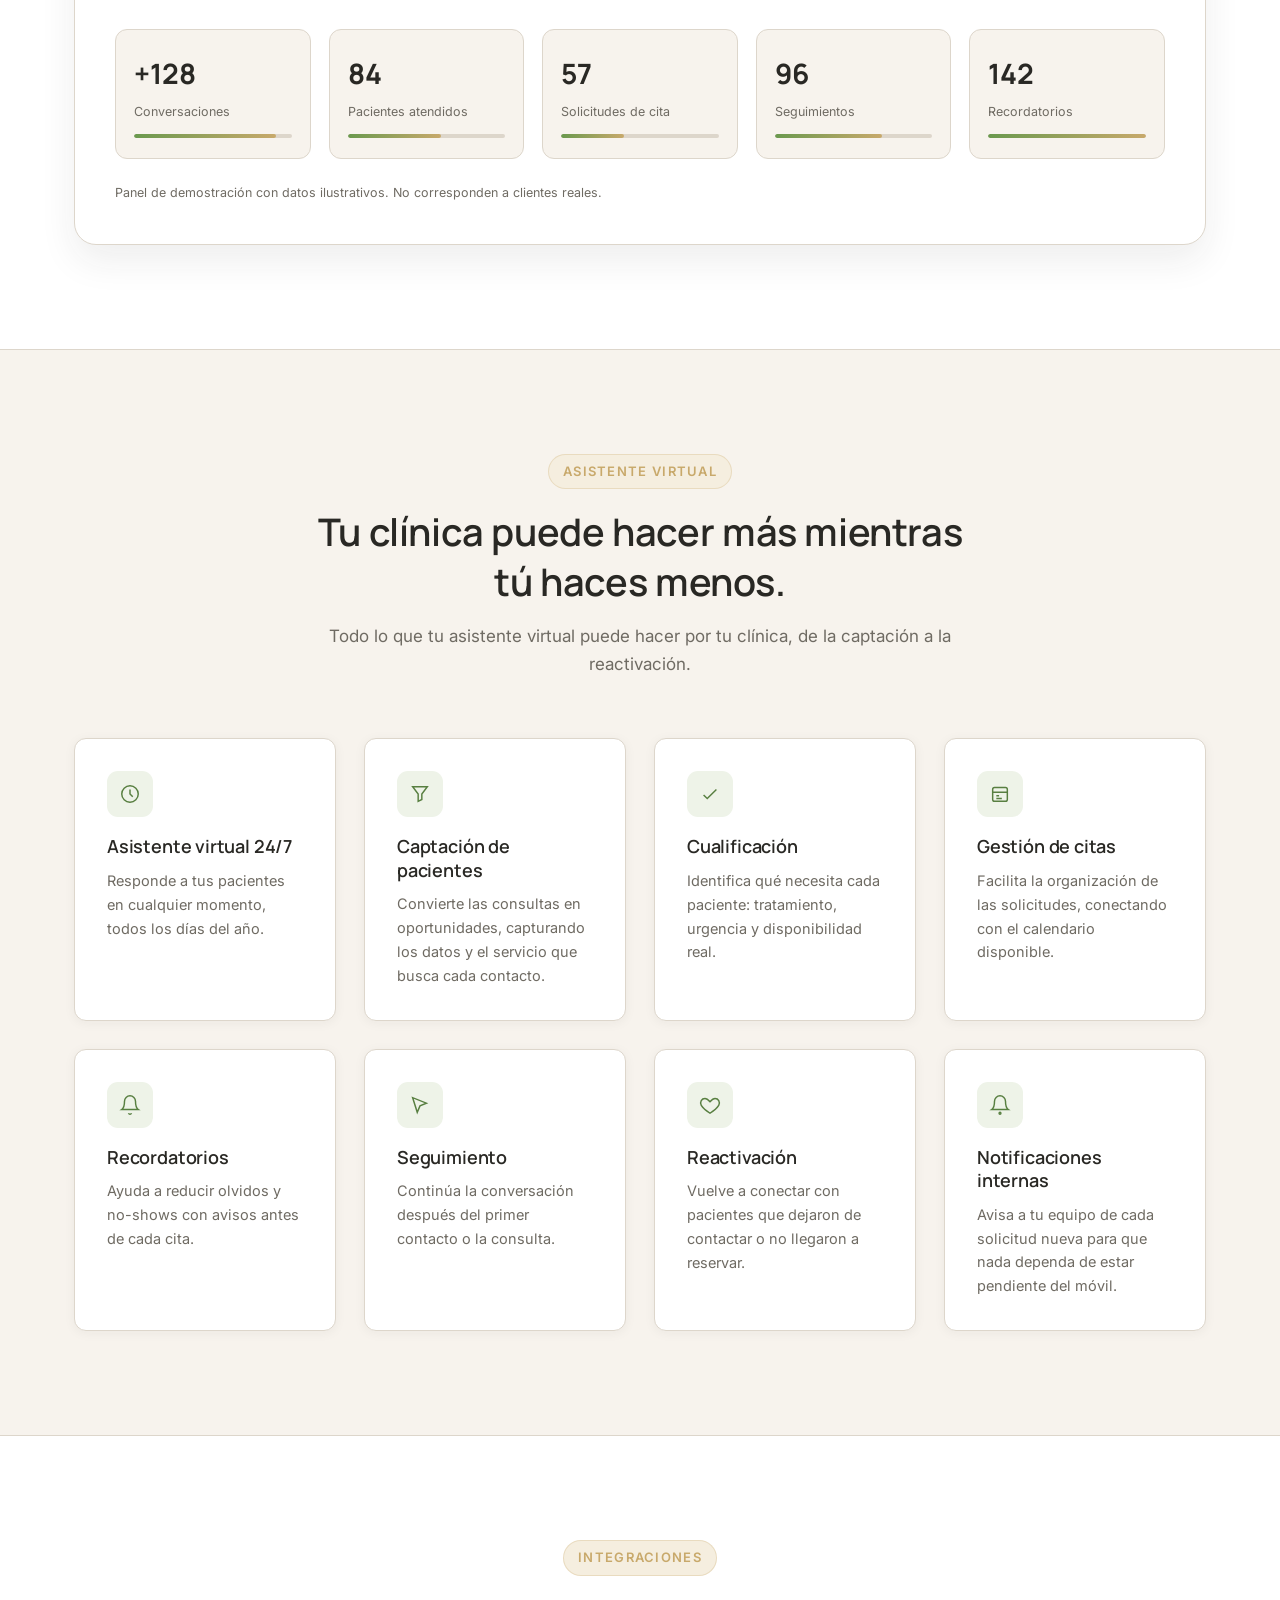
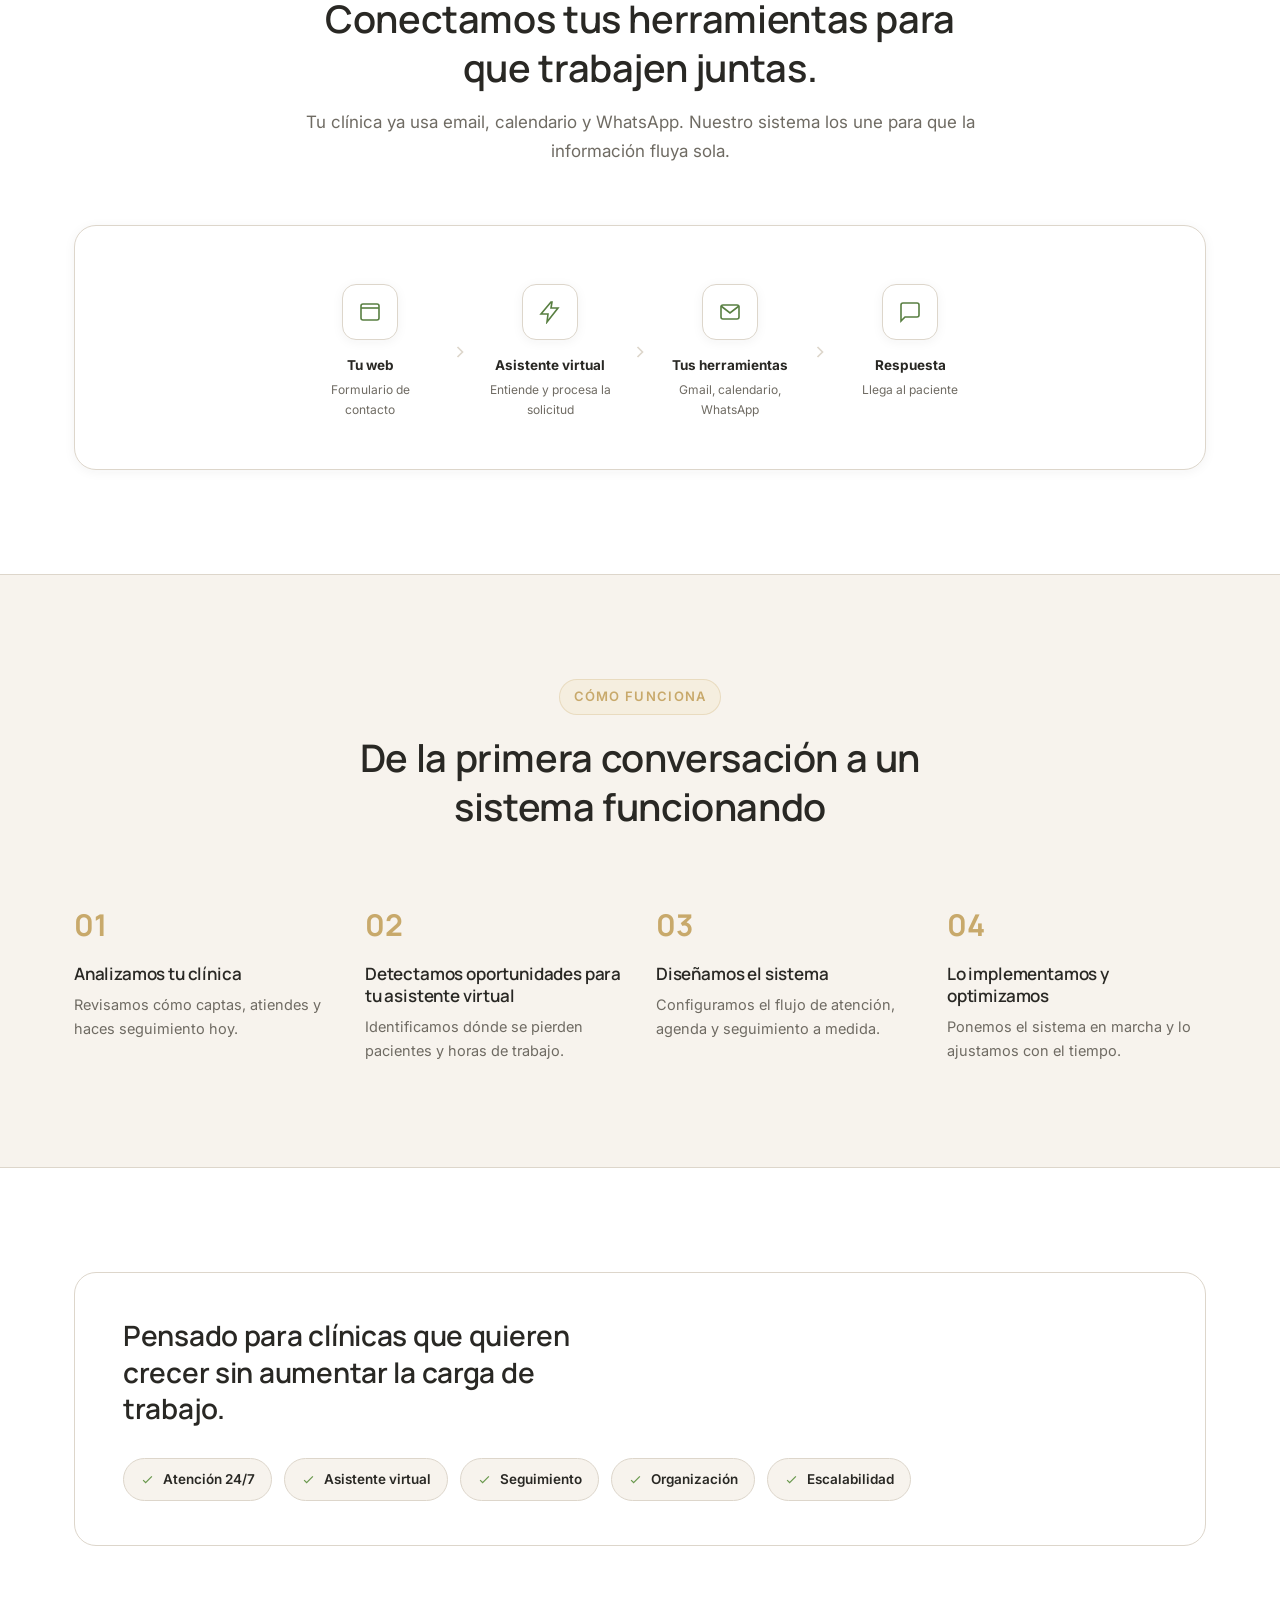
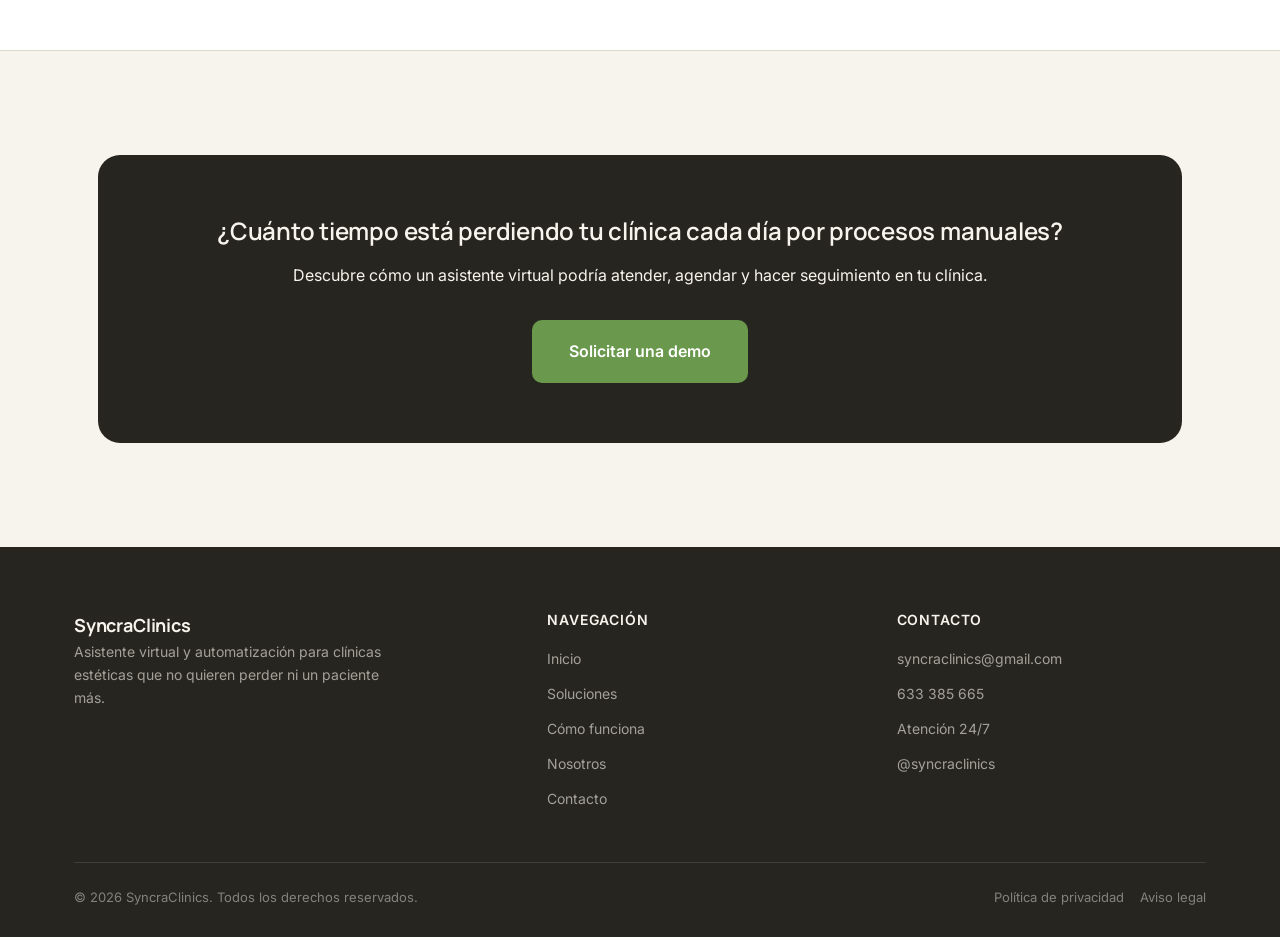
==== commit 11f2d5f8: "Rediseña la web con identidad premium sage/marfil y reposiciona la marca como asistente virtual Sust" ====
--- a/index.html
+++ b/index.html
@@ -3,11 +3,19 @@
 <head>
 <meta charset="UTF-8">
 <meta name="viewport" content="width=device-width, initial-scale=1.0">
-<title>SyncraClinics — Automatización para clínicas estéticas</title>
-<meta name="description" content="SyncraClinics ayuda a clínicas estéticas a dejar de perder pacientes: cualificación de leads, atención 24/7, menos ausentismo y agendas gestionadas automáticamente.">
+<title>SyncraClinics | Asistente virtual para clínicas estéticas</title>
+<meta name="description" content="Un asistente virtual que atiende, capta, agenda y hace seguimiento de tus pacientes 24/7, con automatización detrás para reducir las tareas manuales de tu clínica.">
+<meta property="og:type" content="website">
+<meta property="og:locale" content="es_ES">
+<meta property="og:site_name" content="SyncraClinics">
+<meta property="og:title" content="SyncraClinics | Asistente virtual para clínicas estéticas">
+<meta property="og:description" content="Un asistente virtual que atiende, capta, agenda y hace seguimiento de tus pacientes 24/7, con automatización detrás para reducir las tareas manuales de tu clínica.">
+<meta property="og:image" content="https://syncraclinics.es/assets/logo-symbol.png">
+<meta property="og:url" content="https://syncraclinics.es/">
+<link rel="canonical" href="https://syncraclinics.es/">
 <link rel="preconnect" href="https://fonts.googleapis.com">
 <link rel="preconnect" href="https://fonts.gstatic.com" crossorigin>
-<link href="https://fonts.googleapis.com/css2?family=Inter:wght@400;500;600;700&family=Playfair+Display:wght@600;700&display=swap" rel="stylesheet">
+<link href="https://fonts.googleapis.com/css2?family=Inter:wght@400;500;600;700&family=Manrope:wght@700;800&display=swap" rel="stylesheet">
 <link rel="stylesheet" href="css/style.css">
 </head>
 <body data-page="inicio">
@@ -16,22 +24,19 @@
   <div class="header-inner">
     <a href="index.html" class="brand">
       <img src="assets/logo-symbol.png" alt="SyncraClinics">
-      <span class="brand-text">
-        <span class="brand-name">SyncraClinics</span>
-        <span class="brand-tag">Healthcare &amp; Branding Agency</span>
-      </span>
+      <span class="brand-name">SyncraClinics</span>
     </a>
 
     <nav class="main-nav">
       <a href="index.html" data-page="inicio">Inicio</a>
       <a href="soluciones.html" data-page="soluciones">Soluciones</a>
+      <a href="index.html#como-funciona">Cómo funciona</a>
       <a href="nosotros.html" data-page="nosotros">Nosotros</a>
       <a href="contacto.html" data-page="contacto">Contacto</a>
     </nav>
 
     <div class="header-actions">
-      <span class="status-badge"><span class="status-dot"></span> Disponibles 24/7</span>
-      <a href="contacto.html#choice" class="btn btn-primary">Solicita una demo</a>
+      <a href="contacto.html#demo" class="btn btn-primary">Solicitar una demo</a>
       <button class="nav-toggle" aria-label="Abrir menú">
         <span></span><span></span><span></span>
       </button>
@@ -44,32 +49,55 @@
   <section class="hero">
     <div class="container hero-inner">
       <div>
-        <span class="eyebrow">Para clínicas estéticas</span>
-        <h1>Ayudamos a clínicas estéticas a conseguir una atención 24/7, reducir los no-shows y mejorar la fidelización de sus pacientes mediante asistentes virtuales y automatización.</h1>
-        <p class="hero-lede">SyncraClinics automatiza la captación, la agenda y el seguimiento de tu clínica para que ningún paciente se te escape, incluso fuera de horario comercial.</p>
-        <div class="hero-actions">
-          <a href="contacto.html#choice" class="btn btn-primary">Solicita una demo</a>
-          <a href="soluciones.html" class="btn btn-secondary">Ver soluciones</a>
-        </div>
-      </div>
-
-      <div class="hero-visual">
-        <div class="hero-stat-grid">
-          <div class="hero-stat">
-            <strong>24/7</strong>
-            <span>Respuesta a pacientes, todos los días del año</span>
-          </div>
-          <div class="hero-stat">
-            <strong>−No-shows</strong>
-            <span>Menos ausentismo con recordatorios automáticos</span>
-          </div>
-          <div class="hero-stat">
-            <strong>+Eficiencia</strong>
-            <span>Tu equipo deja de perseguir contactos por internet</span>
-          </div>
-          <div class="hero-stat">
-            <strong>100%</strong>
-            <span>Seguimiento post-consulta sin esfuerzo manual</span>
+        <span class="hero-badge reveal"><span class="dot"></span> Tu clínica, atendida 24/7</span>
+        <h1 class="reveal">Asistente virtual para clínicas estéticas</h1>
+        <p class="hero-lede reveal">Ayudamos a clínicas estéticas a conseguir una atención 24/7, reducir los no-shows y mejorar la fidelización de sus pacientes mediante asistentes virtuales y automatización.</p>
+        <div class="hero-actions reveal">
+          <a href="contacto.html#demo" class="btn btn-primary btn-lg">Solicitar una demo</a>
+          <a href="#como-funciona" class="btn btn-secondary btn-lg">Descubrir cómo funciona</a>
+        </div>
+        <div class="hero-indicators reveal">
+          <span class="hero-indicator"><svg viewBox="0 0 24 24" fill="none" stroke="currentColor" stroke-width="2"><path d="M5 13l4 4L19 7"/></svg> Atención 24/7</span>
+          <span class="hero-indicator"><svg viewBox="0 0 24 24" fill="none" stroke="currentColor" stroke-width="2"><path d="M5 13l4 4L19 7"/></svg> Menos no-shows</span>
+          <span class="hero-indicator"><svg viewBox="0 0 24 24" fill="none" stroke="currentColor" stroke-width="2"><path d="M5 13l4 4L19 7"/></svg> Más seguimiento</span>
+          <span class="hero-indicator"><svg viewBox="0 0 24 24" fill="none" stroke="currentColor" stroke-width="2"><path d="M5 13l4 4L19 7"/></svg> Más eficiencia</span>
+        </div>
+      </div>
+
+      <div class="hero-visual reveal">
+        <div class="hero-visual-head">
+          <span>Asistente virtual</span>
+          <div class="hero-visual-dots"><i></i><i></i><i></i></div>
+        </div>
+        <div class="workflow-track">
+          <div class="workflow-step">
+            <div class="workflow-step-icon"><svg viewBox="0 0 24 24" fill="none" stroke="currentColor" stroke-width="1.8"><circle cx="12" cy="8" r="3.2"/><path d="M5 20c0-3.5 3-6 7-6s7 2.5 7 6"/></svg></div>
+            <div><strong>Paciente</strong><span>Escribe por WhatsApp o web</span></div>
+            <svg class="workflow-arrow" viewBox="0 0 24 24" fill="none" stroke="currentColor" stroke-width="2"><path d="M9 18l6-6-6-6"/></svg>
+          </div>
+          <div class="workflow-step">
+            <div class="workflow-step-icon"><svg viewBox="0 0 24 24" fill="none" stroke="currentColor" stroke-width="1.8"><path d="M21 15a2 2 0 01-2 2H7l-4 4V5a2 2 0 012-2h14a2 2 0 012 2z"/></svg></div>
+            <div><strong>Asistente virtual</strong><span>Responde al instante, 24/7</span></div>
+            <svg class="workflow-arrow" viewBox="0 0 24 24" fill="none" stroke="currentColor" stroke-width="2"><path d="M9 18l6-6-6-6"/></svg>
+          </div>
+          <div class="workflow-step">
+            <div class="workflow-step-icon"><svg viewBox="0 0 24 24" fill="none" stroke="currentColor" stroke-width="1.8"><path d="M5 13l4 4L19 7"/></svg></div>
+            <div><strong>Cualificación</strong><span>Detecta intención y necesidad</span></div>
+            <svg class="workflow-arrow" viewBox="0 0 24 24" fill="none" stroke="currentColor" stroke-width="2"><path d="M9 18l6-6-6-6"/></svg>
+          </div>
+          <div class="workflow-step">
+            <div class="workflow-step-icon"><svg viewBox="0 0 24 24" fill="none" stroke="currentColor" stroke-width="1.8"><rect x="4" y="5" width="16" height="15" rx="2"/><path d="M4 10h16M9 3v4M15 3v4"/></svg></div>
+            <div><strong>Agenda</strong><span>Reserva la cita disponible</span></div>
+            <svg class="workflow-arrow" viewBox="0 0 24 24" fill="none" stroke="currentColor" stroke-width="2"><path d="M9 18l6-6-6-6"/></svg>
+          </div>
+          <div class="workflow-step">
+            <div class="workflow-step-icon"><svg viewBox="0 0 24 24" fill="none" stroke="currentColor" stroke-width="1.8"><path d="M18 8a6 6 0 10-12 0c0 7-3 9-3 9h18s-3-2-3-9"/><path d="M13.73 21a2 2 0 01-3.46 0"/></svg></div>
+            <div><strong>Recordatorio</strong><span>Confirma y reduce ausencias</span></div>
+            <svg class="workflow-arrow" viewBox="0 0 24 24" fill="none" stroke="currentColor" stroke-width="2"><path d="M9 18l6-6-6-6"/></svg>
+          </div>
+          <div class="workflow-step">
+            <div class="workflow-step-icon"><svg viewBox="0 0 24 24" fill="none" stroke="currentColor" stroke-width="1.8"><path d="M12 21s-7-4.35-9.5-8.5C.5 8.5 3 5 6.5 5c2 0 3.2 1 5.5 3.5C14.3 6 15.5 5 17.5 5 21 5 23.5 8.5 21.5 12.5 19 16.65 12 21 12 21z"/></svg></div>
+            <div><strong>Seguimiento</strong><span>Acompaña tras la consulta</span></div>
           </div>
         </div>
       </div>
@@ -78,132 +106,317 @@
 
   <section class="section section-alt">
     <div class="container">
-      <div class="section-head">
-        <span class="eyebrow">Problemas que resolvemos</span>
-        <h2>¿Qué es lo que más te afecta?</h2>
+      <div class="section-head reveal">
+        <span class="eyebrow">El problema</span>
+        <h2>Los procesos manuales también cuestan tiempo.</h2>
         <p>Estas son las fricciones más comunes que frenan el crecimiento de una clínica estética.</p>
       </div>
 
-      <div class="grid grid-3">
-        <button type="button" class="card problem-card pain-card" data-pain="Cualificación de leads" aria-pressed="false">
+      <div class="grid grid-3 reveal">
+        <button type="button" class="card problem-card pain-card" data-pain="Mensajes sin responder" aria-pressed="false">
+          <span class="pain-check" aria-hidden="true">
+            <svg viewBox="0 0 24 24" fill="none" stroke="currentColor" stroke-width="2.6"><path d="M5 13l4 4L19 7"/></svg>
+          </span>
+          <div class="card-icon">
+            <svg viewBox="0 0 24 24" fill="none" stroke="currentColor" stroke-width="1.6"><path d="M21 15a2 2 0 01-2 2H7l-4 4V5a2 2 0 012-2h14a2 2 0 012 2z"/></svg>
+          </div>
+          <h3>Mensajes sin responder</h3>
+          <p>Si nadie responde a tiempo fuera de horario o el fin de semana, el paciente potencial se va a la competencia.</p>
+        </button>
+
+        <button type="button" class="card problem-card pain-card" data-pain="Leads que se pierden" aria-pressed="false">
           <span class="pain-check" aria-hidden="true">
             <svg viewBox="0 0 24 24" fill="none" stroke="currentColor" stroke-width="2.6"><path d="M5 13l4 4L19 7"/></svg>
           </span>
           <div class="card-icon">
             <svg viewBox="0 0 24 24" fill="none" stroke="currentColor" stroke-width="1.6"><path d="M4 4h16l-6 8v6l-4 2v-8L4 4z"/></svg>
           </div>
-          <h3>No sabes quién compra de verdad</h3>
-          <p>Muchos contactos solo preguntan precio y desaparecen: no hay forma de calificar el tráfico real.</p>
+          <h3>Leads que se pierden</h3>
+          <p>Muchos contactos solo preguntan precio y nunca vuelven a responder: no hay forma de calificar el interés real.</p>
         </button>
 
-        <button type="button" class="card problem-card pain-card" data-pain="Atención 24/7" aria-pressed="false">
-          <span class="pain-check" aria-hidden="true">
-            <svg viewBox="0 0 24 24" fill="none" stroke="currentColor" stroke-width="2.6"><path d="M5 13l4 4L19 7"/></svg>
-          </span>
-          <div class="card-icon">
-            <svg viewBox="0 0 24 24" fill="none" stroke="currentColor" stroke-width="1.6"><circle cx="12" cy="12" r="9"/><path d="M12 7v5l3 3"/></svg>
-          </div>
-          <h3>Fuga de clientes por lentitud</h3>
-          <p>Si piden cita fuera de horario o en fin de semana y nadie responde a tiempo, se van a la competencia.</p>
-        </button>
-
-        <button type="button" class="card problem-card pain-card" data-pain="Reducción de ausentismo" aria-pressed="false">
+        <button type="button" class="card problem-card pain-card" data-pain="Pacientes que olvidan sus citas" aria-pressed="false">
           <span class="pain-check" aria-hidden="true">
             <svg viewBox="0 0 24 24" fill="none" stroke="currentColor" stroke-width="2.6"><path d="M5 13l4 4L19 7"/></svg>
           </span>
           <div class="card-icon">
             <svg viewBox="0 0 24 24" fill="none" stroke="currentColor" stroke-width="1.6"><rect x="4" y="5" width="16" height="15" rx="2"/><path d="M4 10h16M9 3v4M15 3v4"/><path d="M9 15l2 2 4-4"/></svg>
           </div>
-          <h3>Alta tasa de ausentismo</h3>
-          <p>Citas que se cancelan o simplemente no se presentan a última hora, sin previo aviso.</p>
+          <h3>Pacientes que olvidan sus citas</h3>
+          <p>Sin recordatorios ni confirmación previa, las cancelaciones y ausencias de última hora se acumulan.</p>
         </button>
 
-        <button type="button" class="card problem-card pain-card" data-pain="Eficiencia del personal" aria-pressed="false">
+        <button type="button" class="card problem-card pain-card" data-pain="Falta de seguimiento" aria-pressed="false">
+          <span class="pain-check" aria-hidden="true">
+            <svg viewBox="0 0 24 24" fill="none" stroke="currentColor" stroke-width="2.6"><path d="M5 13l4 4L19 7"/></svg>
+          </span>
+          <div class="card-icon">
+            <svg viewBox="0 0 24 24" fill="none" stroke="currentColor" stroke-width="1.6"><path d="M4 4l5 16 3-7 7-3z"/></svg>
+          </div>
+          <h3>Falta de seguimiento</h3>
+          <p>Muchos pacientes no vuelven a saber de la clínica después de la primera visita y se pierden como recurrentes.</p>
+        </button>
+
+        <button type="button" class="card problem-card pain-card" data-pain="Personal en tareas repetitivas" aria-pressed="false">
           <span class="pain-check" aria-hidden="true">
             <svg viewBox="0 0 24 24" fill="none" stroke="currentColor" stroke-width="2.6"><path d="M5 13l4 4L19 7"/></svg>
           </span>
           <div class="card-icon">
             <svg viewBox="0 0 24 24" fill="none" stroke="currentColor" stroke-width="1.6"><circle cx="8" cy="8" r="3"/><circle cx="17" cy="9" r="2.5"/><path d="M2 20c0-3.3 2.7-6 6-6s6 2.7 6 6M14.5 20c0-2.4-1-4.4-2.6-5.7 1-.7 2.3-1 3.6-.8 2.3.3 4 2.5 4 5"/></svg>
           </div>
-          <h3>Personal saturado</h3>
-          <p>Tu equipo pierde horas pendiente de mensajes en redes y WhatsApp en lugar de atender en clínica.</p>
+          <h3>Personal dedicando horas a tareas repetitivas</h3>
+          <p>Tu equipo dedica horas a gestionar mensajes en vez de atender a los pacientes que ya están en la clínica.</p>
         </button>
-
-        <button type="button" class="card problem-card pain-card" data-pain="Seguimiento post-consulta" aria-pressed="false">
-          <span class="pain-check" aria-hidden="true">
-            <svg viewBox="0 0 24 24" fill="none" stroke="currentColor" stroke-width="2.6"><path d="M5 13l4 4L19 7"/></svg>
-          </span>
-          <div class="card-icon">
-            <svg viewBox="0 0 24 24" fill="none" stroke="currentColor" stroke-width="1.6"><path d="M4 4l5 16 3-7 7-3z"/></svg>
-          </div>
-          <h3>Falta de seguimiento</h3>
-          <p>Tras la primera consulta, muchos pacientes no vuelven a saber de la clínica y se pierden como cliente recurrente.</p>
-        </button>
-
-        <button type="button" class="card problem-card pain-card" data-pain="Gestor de agendas" aria-pressed="false">
-          <span class="pain-check" aria-hidden="true">
-            <svg viewBox="0 0 24 24" fill="none" stroke="currentColor" stroke-width="2.6"><path d="M5 13l4 4L19 7"/></svg>
-          </span>
-          <div class="card-icon">
-            <svg viewBox="0 0 24 24" fill="none" stroke="currentColor" stroke-width="1.6"><rect x="4" y="5" width="16" height="15" rx="2"/><path d="M4 10h16M8 14h3M8 17h6"/></svg>
-          </div>
-          <h3>Agendas descoordinadas</h3>
-          <p>Gestionar citas a mano entre varias vías de contacto genera huecos vacíos y solapamientos.</p>
-        </button>
-      </div>
-
-      <p class="pain-hint">Selecciona las opciones que más te afectan para que podamos hacer un mejor diagnóstico de las necesidades de tu clínica.</p>
+      </div>
+
+      <p class="pain-hint">Selecciona las opciones que más te afectan para que podamos hacer un mejor diagnóstico de tu clínica.</p>
     </div>
   </section>
 
   <section class="section">
     <div class="container">
-      <div class="section-head">
-        <span class="eyebrow">Cómo lo hacemos</span>
-        <h2>Automatización pensada para clínicas estéticas</h2>
-        <p>Implementamos un sistema a medida que trabaja por tu clínica las 24 horas.</p>
-      </div>
-
-      <div class="grid grid-3">
-        <div class="card">
-          <div class="card-icon">
-            <svg viewBox="0 0 24 24" fill="none" stroke="currentColor" stroke-width="1.6"><path d="M4 4h16l-6 8v6l-4 2v-8L4 4z"/></svg>
-          </div>
-          <h3>Cualificación de leads</h3>
-          <p>Filtramos automáticamente a quién merece la pena responder primero, según intención real de compra.</p>
-        </div>
-
-        <div class="card">
-          <div class="card-icon">
-            <svg viewBox="0 0 24 24" fill="none" stroke="currentColor" stroke-width="1.6"><circle cx="12" cy="12" r="9"/><path d="M12 7v5l3 3"/></svg>
-          </div>
-          <h3>Atención 24/7</h3>
-          <p>Respondemos consultas, dudas y solicitudes de cita en cualquier horario, también fines de semana.</p>
-        </div>
-
-        <div class="card">
-          <div class="card-icon">
-            <svg viewBox="0 0 24 24" fill="none" stroke="currentColor" stroke-width="1.6"><rect x="4" y="5" width="16" height="15" rx="2"/><path d="M4 10h16M8 14h3M8 17h6"/></svg>
-          </div>
-          <h3>Gestor de agendas</h3>
-          <p>Un sistema centraliza y organiza las citas para que tu equipo nunca pierda tiempo cuadrando horarios.</p>
-        </div>
-      </div>
-
-      <div style="text-align:center; margin-top:40px;">
-        <a href="soluciones.html" class="btn btn-secondary">Ver todas las soluciones</a>
+      <div class="section-head reveal">
+        <span class="eyebrow">La solución</span>
+        <h2>Transforma la gestión de tu clínica.</h2>
+        <p>Un único sistema conecta cada etapa, desde el primer contacto hasta la fidelización.</p>
+      </div>
+
+      <div class="flow-diagram reveal">
+        <div class="flow-step">
+          <div class="flow-step-icon"><svg viewBox="0 0 24 24" fill="none" stroke="currentColor" stroke-width="1.6"><circle cx="12" cy="8" r="3.2"/><path d="M5 20c0-3.5 3-6 7-6s7 2.5 7 6"/></svg></div>
+          <strong>Paciente</strong>
+          <span>Inicia el contacto</span>
+        </div>
+        <div class="flow-connector"><svg viewBox="0 0 24 24" fill="none" stroke="currentColor" stroke-width="2"><path d="M9 18l6-6-6-6"/></svg></div>
+        <div class="flow-step">
+          <div class="flow-step-icon"><svg viewBox="0 0 24 24" fill="none" stroke="currentColor" stroke-width="1.6"><circle cx="12" cy="12" r="9"/><path d="M12 7v5l3 3"/></svg></div>
+          <strong>Asistente virtual 24/7</strong>
+          <span>Responde al instante</span>
+        </div>
+        <div class="flow-connector"><svg viewBox="0 0 24 24" fill="none" stroke="currentColor" stroke-width="2"><path d="M9 18l6-6-6-6"/></svg></div>
+        <div class="flow-step">
+          <div class="flow-step-icon"><svg viewBox="0 0 24 24" fill="none" stroke="currentColor" stroke-width="1.6"><path d="M21 15a2 2 0 01-2 2H7l-4 4V5a2 2 0 012-2h14a2 2 0 012 2z"/></svg></div>
+          <strong>Entiende la necesidad</strong>
+          <span>Detecta qué busca</span>
+        </div>
+        <div class="flow-connector"><svg viewBox="0 0 24 24" fill="none" stroke="currentColor" stroke-width="2"><path d="M9 18l6-6-6-6"/></svg></div>
+        <div class="flow-step">
+          <div class="flow-step-icon"><svg viewBox="0 0 24 24" fill="none" stroke="currentColor" stroke-width="1.6"><path d="M5 13l4 4L19 7"/></svg></div>
+          <strong>Cualifica</strong>
+          <span>Identifica intención real</span>
+        </div>
+        <div class="flow-connector"><svg viewBox="0 0 24 24" fill="none" stroke="currentColor" stroke-width="2"><path d="M9 18l6-6-6-6"/></svg></div>
+        <div class="flow-step">
+          <div class="flow-step-icon"><svg viewBox="0 0 24 24" fill="none" stroke="currentColor" stroke-width="1.6"><rect x="4" y="5" width="16" height="15" rx="2"/><path d="M4 10h16M8 14h3M8 17h6"/></svg></div>
+          <strong>Ayuda a reservar</strong>
+          <span>Cita confirmada</span>
+        </div>
+        <div class="flow-connector"><svg viewBox="0 0 24 24" fill="none" stroke="currentColor" stroke-width="2"><path d="M9 18l6-6-6-6"/></svg></div>
+        <div class="flow-step">
+          <div class="flow-step-icon"><svg viewBox="0 0 24 24" fill="none" stroke="currentColor" stroke-width="1.6"><path d="M18 8a6 6 0 10-12 0c0 7-3 9-3 9h18s-3-2-3-9"/><path d="M13.73 21a2 2 0 01-3.46 0"/></svg></div>
+          <strong>Recuerda la cita</strong>
+          <span>Menos ausencias</span>
+        </div>
+        <div class="flow-connector"><svg viewBox="0 0 24 24" fill="none" stroke="currentColor" stroke-width="2"><path d="M9 18l6-6-6-6"/></svg></div>
+        <div class="flow-step">
+          <div class="flow-step-icon"><svg viewBox="0 0 24 24" fill="none" stroke="currentColor" stroke-width="1.6"><path d="M4 4l5 16 3-7 7-3z"/></svg></div>
+          <strong>Realiza seguimiento</strong>
+          <span>Después de la consulta</span>
+        </div>
       </div>
     </div>
   </section>
 
   <section class="section section-alt">
     <div class="container">
-      <div class="cta-band">
-        <h2>Hablemos de tu clínica</h2>
-        <p>Cuéntanos cómo trabajas hoy y te mostramos cómo automatizarlo sin fricción.</p>
+      <div class="section-head reveal">
+        <span class="eyebrow">Asistente virtual</span>
+        <h2>Así trabaja tu asistente virtual por tu clínica</h2>
+        <p>Una demostración visual de lo que tu asistente virtual gestiona por ti, día a día.</p>
+      </div>
+
+      <div class="dashboard-panel reveal">
+        <div class="dashboard-head">
+          <h3>Asistente Virtual SyncraClinics</h3>
+          <span class="dashboard-demo-tag">Panel de demostración</span>
+        </div>
+        <div class="dashboard-grid">
+          <div class="dashboard-metric">
+            <strong data-count-to="128" data-count-prefix="+">0</strong>
+            <span>Conversaciones</span>
+            <div class="dashboard-bar" style="--bar-value: 90%;"><span></span></div>
+          </div>
+          <div class="dashboard-metric">
+            <strong data-count-to="84">0</strong>
+            <span>Pacientes atendidos</span>
+            <div class="dashboard-bar" style="--bar-value: 59%;"><span></span></div>
+          </div>
+          <div class="dashboard-metric">
+            <strong data-count-to="57">0</strong>
+            <span>Solicitudes de cita</span>
+            <div class="dashboard-bar" style="--bar-value: 40%;"><span></span></div>
+          </div>
+          <div class="dashboard-metric">
+            <strong data-count-to="96">0</strong>
+            <span>Seguimientos</span>
+            <div class="dashboard-bar" style="--bar-value: 68%;"><span></span></div>
+          </div>
+          <div class="dashboard-metric">
+            <strong data-count-to="142">0</strong>
+            <span>Recordatorios</span>
+            <div class="dashboard-bar" style="--bar-value: 100%;"><span></span></div>
+          </div>
+        </div>
+        <p class="dashboard-footnote">Panel de demostración con datos ilustrativos. No corresponden a clientes reales.</p>
+      </div>
+    </div>
+  </section>
+
+  <section class="section">
+    <div class="container">
+      <div class="section-head reveal">
+        <span class="eyebrow">Asistente virtual</span>
+        <h2>Tu clínica puede hacer más mientras tú haces menos.</h2>
+        <p>Todo lo que tu asistente virtual puede hacer por tu clínica, de la captación a la reactivación.</p>
+      </div>
+
+      <div class="grid grid-4 reveal">
+        <div class="card automation-card">
+          <div class="card-icon"><svg viewBox="0 0 24 24" fill="none" stroke="currentColor" stroke-width="1.6"><circle cx="12" cy="12" r="9"/><path d="M12 7v5l3 3"/></svg></div>
+          <h3>Asistente virtual 24/7</h3>
+          <p>Responde a tus pacientes en cualquier momento, todos los días del año.</p>
+        </div>
+        <div class="card automation-card">
+          <div class="card-icon"><svg viewBox="0 0 24 24" fill="none" stroke="currentColor" stroke-width="1.6"><path d="M4 4h16l-6 8v6l-4 2v-8L4 4z"/></svg></div>
+          <h3>Captación de pacientes</h3>
+          <p>Convierte las consultas en oportunidades, capturando los datos y el servicio que busca cada contacto.</p>
+        </div>
+        <div class="card automation-card">
+          <div class="card-icon"><svg viewBox="0 0 24 24" fill="none" stroke="currentColor" stroke-width="1.6"><path d="M5 13l4 4L19 7"/></svg></div>
+          <h3>Cualificación</h3>
+          <p>Identifica qué necesita cada paciente: tratamiento, urgencia y disponibilidad real.</p>
+        </div>
+        <div class="card automation-card">
+          <div class="card-icon"><svg viewBox="0 0 24 24" fill="none" stroke="currentColor" stroke-width="1.6"><rect x="4" y="5" width="16" height="15" rx="2"/><path d="M4 10h16M8 14h3M8 17h6"/></svg></div>
+          <h3>Gestión de citas</h3>
+          <p>Facilita la organización de las solicitudes, conectando con el calendario disponible.</p>
+        </div>
+        <div class="card automation-card">
+          <div class="card-icon"><svg viewBox="0 0 24 24" fill="none" stroke="currentColor" stroke-width="1.6"><path d="M18 8a6 6 0 10-12 0c0 7-3 9-3 9h18s-3-2-3-9"/><path d="M13.73 21a2 2 0 01-3.46 0"/></svg></div>
+          <h3>Recordatorios</h3>
+          <p>Ayuda a reducir olvidos y no-shows con avisos antes de cada cita.</p>
+        </div>
+        <div class="card automation-card">
+          <div class="card-icon"><svg viewBox="0 0 24 24" fill="none" stroke="currentColor" stroke-width="1.6"><path d="M4 4l5 16 3-7 7-3z"/></svg></div>
+          <h3>Seguimiento</h3>
+          <p>Continúa la conversación después del primer contacto o la consulta.</p>
+        </div>
+        <div class="card automation-card">
+          <div class="card-icon"><svg viewBox="0 0 24 24" fill="none" stroke="currentColor" stroke-width="1.6"><path d="M12 21s-7-4.35-9.5-8.5C.5 8.5 3 5 6.5 5c2 0 3.2 1 5.5 3.5C14.3 6 15.5 5 17.5 5 21 5 23.5 8.5 21.5 12.5 19 16.65 12 21 12 21z"/></svg></div>
+          <h3>Reactivación</h3>
+          <p>Vuelve a conectar con pacientes que dejaron de contactar o no llegaron a reservar.</p>
+        </div>
+        <div class="card automation-card">
+          <div class="card-icon"><svg viewBox="0 0 24 24" fill="none" stroke="currentColor" stroke-width="1.6"><path d="M18 8a6 6 0 10-12 0c0 7-3 9-3 9h18s-3-2-3-9"/><circle cx="12" cy="21" r="1"/></svg></div>
+          <h3>Notificaciones internas</h3>
+          <p>Avisa a tu equipo de cada solicitud nueva para que nada dependa de estar pendiente del móvil.</p>
+        </div>
+      </div>
+    </div>
+  </section>
+
+  <section class="section section-alt">
+    <div class="container">
+      <div class="section-head reveal">
+        <span class="eyebrow">Integraciones</span>
+        <h2>Conectamos tus herramientas para que trabajen juntas.</h2>
+        <p>Tu clínica ya usa email, calendario y WhatsApp. Nuestro sistema los une para que la información fluya sola.</p>
+      </div>
+
+      <div class="integration-panel reveal">
+        <div class="flow-diagram">
+          <div class="flow-step">
+            <div class="flow-step-icon"><svg viewBox="0 0 24 24" fill="none" stroke="currentColor" stroke-width="1.6"><rect x="3" y="4" width="18" height="16" rx="2"/><path d="M3 8h18"/></svg></div>
+            <strong>Tu web</strong>
+            <span>Formulario de contacto</span>
+          </div>
+          <div class="flow-connector"><svg viewBox="0 0 24 24" fill="none" stroke="currentColor" stroke-width="2"><path d="M9 18l6-6-6-6"/></svg></div>
+          <div class="flow-step">
+            <div class="flow-step-icon"><svg viewBox="0 0 24 24" fill="none" stroke="currentColor" stroke-width="1.6"><path d="M13 2 3 14h7l-1 8 11-14h-7l1-6z"/></svg></div>
+            <strong>Asistente virtual</strong>
+            <span>Entiende y procesa la solicitud</span>
+          </div>
+          <div class="flow-connector"><svg viewBox="0 0 24 24" fill="none" stroke="currentColor" stroke-width="2"><path d="M9 18l6-6-6-6"/></svg></div>
+          <div class="flow-step">
+            <div class="flow-step-icon"><svg viewBox="0 0 24 24" fill="none" stroke="currentColor" stroke-width="1.6"><path d="M3 6l9 7 9-7"/><rect x="3" y="5" width="18" height="14" rx="2"/></svg></div>
+            <strong>Tus herramientas</strong>
+            <span>Gmail, calendario, WhatsApp</span>
+          </div>
+          <div class="flow-connector"><svg viewBox="0 0 24 24" fill="none" stroke="currentColor" stroke-width="2"><path d="M9 18l6-6-6-6"/></svg></div>
+          <div class="flow-step">
+            <div class="flow-step-icon"><svg viewBox="0 0 24 24" fill="none" stroke="currentColor" stroke-width="1.6"><path d="M21 15a2 2 0 01-2 2H7l-4 4V5a2 2 0 012-2h14a2 2 0 012 2z"/></svg></div>
+            <strong>Respuesta</strong>
+            <span>Llega al paciente</span>
+          </div>
+        </div>
+      </div>
+    </div>
+  </section>
+
+  <section class="section" id="como-funciona">
+    <div class="container">
+      <div class="section-head reveal">
+        <span class="eyebrow">Cómo funciona</span>
+        <h2>De la primera conversación a un sistema funcionando</h2>
+      </div>
+
+      <div class="steps-grid reveal">
+        <div class="step-item">
+          <span class="step-index">01</span>
+          <h3>Analizamos tu clínica</h3>
+          <p>Revisamos cómo captas, atiendes y haces seguimiento hoy.</p>
+        </div>
+        <div class="step-item">
+          <span class="step-index">02</span>
+          <h3>Detectamos oportunidades para tu asistente virtual</h3>
+          <p>Identificamos dónde se pierden pacientes y horas de trabajo.</p>
+        </div>
+        <div class="step-item">
+          <span class="step-index">03</span>
+          <h3>Diseñamos el sistema</h3>
+          <p>Configuramos el flujo de atención, agenda y seguimiento a medida.</p>
+        </div>
+        <div class="step-item">
+          <span class="step-index">04</span>
+          <h3>Lo implementamos y optimizamos</h3>
+          <p>Ponemos el sistema en marcha y lo ajustamos con el tiempo.</p>
+        </div>
+      </div>
+    </div>
+  </section>
+
+  <section class="section section-alt">
+    <div class="container">
+      <div class="trust-panel reveal">
+        <h2>Pensado para clínicas que quieren crecer sin aumentar la carga de trabajo.</h2>
+        <div class="trust-tags">
+          <span class="trust-tag"><svg viewBox="0 0 24 24" fill="none" stroke="currentColor" stroke-width="2"><path d="M5 13l4 4L19 7"/></svg> Atención 24/7</span>
+          <span class="trust-tag"><svg viewBox="0 0 24 24" fill="none" stroke="currentColor" stroke-width="2"><path d="M5 13l4 4L19 7"/></svg> Asistente virtual</span>
+          <span class="trust-tag"><svg viewBox="0 0 24 24" fill="none" stroke="currentColor" stroke-width="2"><path d="M5 13l4 4L19 7"/></svg> Seguimiento</span>
+          <span class="trust-tag"><svg viewBox="0 0 24 24" fill="none" stroke="currentColor" stroke-width="2"><path d="M5 13l4 4L19 7"/></svg> Organización</span>
+          <span class="trust-tag"><svg viewBox="0 0 24 24" fill="none" stroke="currentColor" stroke-width="2"><path d="M5 13l4 4L19 7"/></svg> Escalabilidad</span>
+        </div>
+      </div>
+    </div>
+  </section>
+
+  <section class="section">
+    <div class="container">
+      <div class="cta-band reveal">
+        <h2>¿Cuánto tiempo está perdiendo tu clínica cada día por procesos manuales?</h2>
+        <p>Descubre cómo un asistente virtual podría atender, agendar y hacer seguimiento en tu clínica.</p>
         <div class="cta-actions">
-          <a href="contacto.html#choice" class="btn btn-primary">Solicita una demo</a>
-          <a href="nosotros.html" class="btn btn-secondary">Conoce SyncraClinics</a>
+          <a href="contacto.html#demo" class="btn btn-primary btn-lg">Solicitar una demo</a>
         </div>
       </div>
     </div>
@@ -216,13 +429,14 @@
     <div class="footer-grid">
       <div class="footer-brand">
         <span class="brand-name">SyncraClinics</span>
-        <p>Healthcare &amp; Branding Agency. Automatización y gestión para clínicas estéticas que no quieren perder ni un paciente más.</p>
+        <p>Asistente virtual y automatización para clínicas estéticas que no quieren perder ni un paciente más.</p>
       </div>
 
       <div class="footer-col">
         <h4>Navegación</h4>
         <a href="index.html">Inicio</a>
         <a href="soluciones.html">Soluciones</a>
+        <a href="index.html#como-funciona">Cómo funciona</a>
         <a href="nosotros.html">Nosotros</a>
         <a href="contacto.html">Contacto</a>
       </div>
@@ -238,7 +452,10 @@
 
     <div class="footer-bottom">
       <span>© 2026 SyncraClinics. Todos los derechos reservados.</span>
-      <span>España</span>
+      <div class="footer-legal">
+        <a href="privacidad.html">Política de privacidad</a>
+        <a href="aviso-legal.html">Aviso legal</a>
+      </div>
     </div>
   </div>
 </footer>
--- a/css/style.css
+++ b/css/style.css
@@ -1,28 +1,37 @@
 /* ==========================================================================
    SyncraClinics — estilos globales
+   Identidad: clínica estética premium · salud, belleza y bienestar + tecnología
    ========================================================================== */
 
 :root {
-  /* DOMINANTE 60% - Fondos principales y estructura */
-  --bg-primary: #F7F6F2;
+  /* DOMINANTE ~60% - Fondos cálidos */
+  --bg-primary: #F7F3ED;   /* marfil cálido */
+  --bg-secondary: #EDE7DD; /* beige suave, para alternar secciones */
   --bg-surface: #FFFFFF;
 
-  /* SECUNDARIO 30% - Textos, encabezados y solidez visual */
-  --text-main: #1F2421;
-  --text-muted: #5C6460;
-  --border-color: #E2E0D8;
-
-  /* ACENTO 10% - Conversión, estado 24/7 y CTA */
-  --accent-main: #C8963E;
-  --accent-hover: #B07E2A;
-  --accent-light: #FDF8F0;
-
-  --font-heading: "Playfair Display", Georgia, serif;
+  /* SECUNDARIO ~30% - Verde salvia y estructura */
+  --accent-main: #6A994E;   /* verde salvia — color principal */
+  --accent-hover: #587F41;  /* verde salvia, tono hover */
+  --accent-light: #A7C4A0;  /* verde salvia claro — secundario */
+  --accent-tint: #EEF3E8;   /* verde salvia muy claro, para chips/fondos */
+
+  --text-main: #292824;
+  --text-muted: #6F6B63;
+  --border-color: #DDD6CB;
+
+  --ink: #26251F; /* superficie oscura cálida (footer / CTA), nunca azul */
+
+  /* ACENTO ~10% - Champagne, muy sutil, solo detalles premium */
+  --champagne: #C8A96B;
+  --champagne-tint: #F5EEDF;
+
+  --font-heading: "Manrope", "DM Sans", -apple-system, Segoe UI, sans-serif;
   --font-body: "Inter", -apple-system, Segoe UI, sans-serif;
 
-  --radius: 10px;
-  --shadow-soft: 0 8px 24px rgba(31, 36, 33, 0.06);
-  --shadow-card: 0 4px 14px rgba(31, 36, 33, 0.05);
+  --radius: 12px;
+  --radius-lg: 22px;
+  --shadow-soft: 0 16px 36px rgba(41, 40, 36, 0.08);
+  --shadow-card: 0 2px 12px rgba(41, 40, 36, 0.05);
   --max-width: 1180px;
 }
 
@@ -39,13 +48,15 @@
   font-family: var(--font-body);
   color: var(--text-main);
   background: var(--bg-primary);
-  line-height: 1.6;
+  line-height: 1.65;
   -webkit-font-smoothing: antialiased;
+  overflow-x: hidden;
 }
 
 img {
   max-width: 100%;
   display: block;
+  transition: transform 0.35s ease;
 }
 
 a {
@@ -70,10 +81,12 @@
 
 h1, h2, h3, h4 {
   font-family: var(--font-heading);
+  font-weight: 600;
   color: var(--text-main);
-  line-height: 1.2;
+  line-height: 1.3;
   margin: 0 0 16px;
   overflow-wrap: break-word;
+  letter-spacing: -0.01em;
 }
 
 p {
@@ -92,18 +105,18 @@
   display: inline-block;
   font-size: 13px;
   font-weight: 600;
-  letter-spacing: 0.12em;
+  letter-spacing: 0.10em;
   text-transform: uppercase;
-  color: var(--accent-hover);
-  background: var(--accent-light);
-  border: 1px solid var(--border-color);
+  color: var(--champagne);
+  background: var(--champagne-tint);
+  border: 1px solid rgba(200, 169, 107, 0.28);
   padding: 6px 14px;
   border-radius: 999px;
   margin-bottom: 18px;
 }
 
 .section {
-  padding: 88px 0;
+  padding: 104px 0;
 }
 
 .section-alt {
@@ -114,7 +127,7 @@
 
 .section-head {
   max-width: 680px;
-  margin: 0 auto 56px;
+  margin: 0 auto 60px;
   text-align: center;
 }
 
@@ -132,12 +145,12 @@
   align-items: center;
   gap: 8px;
   padding: 14px 28px;
-  border-radius: 999px;
+  border-radius: 10px;
   font-weight: 600;
   font-size: 15px;
   border: 1px solid transparent;
   cursor: pointer;
-  transition: background 0.22s ease, color 0.22s ease, border-color 0.22s ease, transform 0.18s ease, box-shadow 0.22s ease;
+  transition: background 0.28s ease, color 0.28s ease, border-color 0.28s ease, transform 0.28s ease, box-shadow 0.28s ease, filter 0.28s ease;
 }
 
 .btn-primary {
@@ -146,14 +159,14 @@
 }
 
 .btn-primary:hover {
-  background: var(--accent-hover);
+  filter: brightness(1.06);
+  transform: translateY(-3px);
+  box-shadow: 0 10px 22px rgba(106, 153, 78, 0.28);
+}
+
+.btn-primary:active {
   transform: translateY(-1px);
-  box-shadow: 0 6px 16px rgba(200, 150, 62, 0.28);
-}
-
-.btn-primary:active {
-  transform: translateY(0);
-  box-shadow: none;
+  box-shadow: 0 6px 14px rgba(106, 153, 78, 0.22);
 }
 
 .btn-secondary {
@@ -164,12 +177,14 @@
 
 .btn-secondary:hover {
   border-color: var(--accent-main);
+  background: var(--bg-surface);
   color: var(--accent-hover);
+  transform: translateY(-3px);
+  box-shadow: var(--shadow-card);
+}
+
+.btn-secondary:active {
   transform: translateY(-1px);
-}
-
-.btn-secondary:active {
-  transform: translateY(0);
 }
 
 .btn-block {
@@ -189,58 +204,55 @@
   position: sticky;
   top: 0;
   z-index: 50;
-  background: rgba(247, 246, 242, 0.92);
+  background: transparent;
+  border-bottom: 1px solid transparent;
+  transition: background 0.4s ease, border-color 0.4s ease, box-shadow 0.4s ease, backdrop-filter 0.4s ease;
+}
+
+.site-header.is-scrolled {
+  background: rgba(255, 255, 255, 0.92);
   backdrop-filter: blur(8px);
-  border-bottom: 1px solid var(--border-color);
+  border-bottom-color: var(--border-color);
+  box-shadow: 0 4px 20px rgba(41, 40, 36, 0.05);
 }
 
 .header-inner {
   display: flex;
   align-items: center;
   justify-content: space-between;
-  padding: 14px 24px;
+  padding: 18px 24px;
   max-width: var(--max-width);
   margin: 0 auto;
   gap: 20px;
+  transition: padding 0.3s ease;
+}
+
+.site-header.is-scrolled .header-inner {
+  padding: 12px 24px;
 }
 
 .brand {
   display: flex;
   align-items: center;
-  gap: 12px;
+  gap: 10px;
+  transition: opacity 0.2s ease;
 }
 
 .brand img {
-  height: 40px;
+  height: 30px;
   width: auto;
 }
 
-.brand {
-  transition: opacity 0.2s ease;
-}
-
 .brand:hover {
-  opacity: 0.8;
-}
-
-.brand-text {
-  display: flex;
-  flex-direction: column;
-  line-height: 1.1;
+  opacity: 0.82;
 }
 
 .brand-name {
   font-family: var(--font-heading);
-  font-size: 19px;
+  font-size: 18px;
   font-weight: 700;
-  letter-spacing: 0.02em;
-}
-
-.brand-tag {
-  font-size: 11px;
-  letter-spacing: 0.08em;
-  text-transform: uppercase;
-  color: var(--text-muted);
+  letter-spacing: -0.01em;
+  color: var(--text-main);
 }
 
 .main-nav {
@@ -255,7 +267,7 @@
   font-weight: 500;
   color: var(--text-muted);
   padding: 6px 2px;
-  transition: color 0.2s ease;
+  transition: color 0.25s ease;
 }
 
 .main-nav a::after {
@@ -268,7 +280,7 @@
   background: var(--accent-main);
   transform: scaleX(0);
   transform-origin: left;
-  transition: transform 0.25s ease;
+  transition: transform 0.3s ease;
 }
 
 .main-nav a:hover::after,
@@ -285,24 +297,6 @@
   display: flex;
   align-items: center;
   gap: 18px;
-}
-
-.status-badge {
-  display: inline-flex;
-  align-items: center;
-  gap: 6px;
-  font-size: 13px;
-  font-weight: 600;
-  color: var(--text-muted);
-  white-space: nowrap;
-}
-
-.status-dot {
-  width: 8px;
-  height: 8px;
-  border-radius: 50%;
-  background: #4C8B5A;
-  box-shadow: 0 0 0 3px rgba(76, 139, 90, 0.18);
 }
 
 .nav-toggle {
@@ -318,7 +312,7 @@
 }
 
 .nav-toggle:hover {
-  background: var(--accent-light);
+  background: var(--accent-tint);
 }
 
 .nav-toggle span {
@@ -331,102 +325,296 @@
 
 /* ---------- Hero ---------- */
 .hero {
-  padding: 96px 0 80px;
+  padding: 108px 0 88px;
+  position: relative;
 }
 
 .hero-inner {
   display: grid;
-  grid-template-columns: minmax(0, 1.1fr) minmax(0, 0.9fr);
-  gap: 56px;
-  align-items: center;
+  grid-template-columns: minmax(0, 1.05fr) minmax(0, 0.95fr);
+  gap: 64px;
+  align-items: center;
+}
+
+.hero-badge {
+  display: inline-flex;
+  align-items: center;
+  gap: 8px;
+  font-size: 13px;
+  font-weight: 600;
+  color: var(--text-main);
+  background: var(--bg-surface);
+  border: 1px solid var(--border-color);
+  padding: 8px 16px 8px 8px;
+  border-radius: 999px;
+  margin-bottom: 24px;
+  box-shadow: var(--shadow-card);
+}
+
+.hero-badge .dot {
+  width: 8px;
+  height: 8px;
+  border-radius: 50%;
+  background: var(--champagne);
+  flex-shrink: 0;
 }
 
 .hero h1 {
-  font-size: clamp(34px, 4.6vw, 54px);
+  font-size: clamp(34px, 4.4vw, 52px);
+  font-weight: 650;
 }
 
 .hero-inner h1 {
-  font-size: clamp(26px, 3.1vw, 40px);
+  font-size: clamp(30px, 3.2vw, 44px);
   text-wrap: balance;
 }
 
 .hero-lede {
   font-size: 18px;
-  max-width: 520px;
-}
-
+  max-width: 540px;
+}
+
+.hero-indicators {
+  display: flex;
+  flex-wrap: wrap;
+  gap: 10px 28px;
+  margin-top: 34px;
+  padding-top: 28px;
+  border-top: 1px solid var(--border-color);
+}
+
+.hero-indicator {
+  display: inline-flex;
+  align-items: center;
+  gap: 8px;
+  font-size: 13px;
+  font-weight: 600;
+  color: var(--text-muted);
+}
+
+.hero-indicator svg {
+  width: 16px;
+  height: 16px;
+  color: var(--accent-main);
+  flex-shrink: 0;
+}
+
+/* Hero visual: panel claro con el flujo de automatización */
 .hero-visual {
+  background: var(--bg-surface);
+  border: 1px solid var(--border-color);
+  border-radius: var(--radius-lg);
+  padding: 30px;
+  box-shadow: var(--shadow-soft);
+  position: relative;
+  overflow: hidden;
+}
+
+.hero-visual::before {
+  content: "";
+  position: absolute;
+  inset: 0;
+  background: radial-gradient(circle at 100% 0%, var(--accent-tint), transparent 55%),
+              radial-gradient(circle at 0% 100%, var(--champagne-tint), transparent 50%);
+  pointer-events: none;
+}
+
+.hero-visual-head {
+  display: flex;
+  align-items: center;
+  justify-content: space-between;
+  margin-bottom: 22px;
+  position: relative;
+}
+
+.hero-visual-head span {
+  font-size: 12px;
+  font-weight: 700;
+  letter-spacing: 0.08em;
+  text-transform: uppercase;
+  color: var(--text-muted);
+}
+
+.hero-visual-dots {
+  display: flex;
+  gap: 6px;
+}
+
+.hero-visual-dots i {
+  width: 7px;
+  height: 7px;
+  border-radius: 50%;
+  background: var(--border-color);
+  display: block;
+}
+
+.workflow-track {
+  position: relative;
+  display: flex;
+  flex-direction: column;
+  gap: 0;
+}
+
+.workflow-step {
+  position: relative;
+  display: flex;
+  align-items: center;
+  gap: 14px;
+  padding: 14px;
+  background: var(--bg-primary);
+  border: 1px solid var(--border-color);
+  border-radius: 10px;
+  margin-bottom: 22px;
+  opacity: 0;
+  transform: translateX(-10px);
+  animation: workflow-in 0.7s ease forwards;
+  transition: border-color 0.3s ease, box-shadow 0.3s ease;
+}
+
+.workflow-step:hover {
+  border-color: var(--accent-light);
+  box-shadow: var(--shadow-card);
+}
+
+.workflow-step:last-child {
+  margin-bottom: 0;
+}
+
+.workflow-step:nth-child(1) { animation-delay: 0.15s; }
+.workflow-step:nth-child(2) { animation-delay: 0.35s; }
+.workflow-step:nth-child(3) { animation-delay: 0.55s; }
+.workflow-step:nth-child(4) { animation-delay: 0.75s; }
+.workflow-step:nth-child(5) { animation-delay: 0.95s; }
+.workflow-step:nth-child(6) { animation-delay: 1.15s; }
+
+@keyframes workflow-in {
+  to { opacity: 1; transform: translateX(0); }
+}
+
+.workflow-step-icon {
+  position: relative;
+  width: 34px;
+  height: 34px;
+  border-radius: 9px;
+  background: var(--accent-tint);
+  color: var(--accent-hover);
+  display: flex;
+  align-items: center;
+  justify-content: center;
+  flex-shrink: 0;
+}
+
+.workflow-step-icon svg {
+  width: 16px;
+  height: 16px;
+}
+
+/* punto que recorre la conexión entre pasos */
+.workflow-step:not(:last-child) .workflow-step-icon::after {
+  content: "";
+  position: absolute;
+  top: 100%;
+  left: 50%;
+  width: 1px;
+  height: 22px;
+  background: linear-gradient(to bottom, var(--accent-light), transparent);
+  transform: translateX(-50%);
+}
+
+.workflow-step:not(:last-child) .workflow-step-icon::before {
+  content: "";
+  position: absolute;
+  top: 100%;
+  left: 50%;
+  width: 5px;
+  height: 5px;
+  border-radius: 50%;
+  background: var(--champagne);
+  transform: translate(-50%, 0);
+  opacity: 0;
+  animation: dot-travel 2.8s ease-in-out infinite;
+  z-index: 1;
+}
+
+.workflow-step:nth-child(1) .workflow-step-icon::before { animation-delay: 0.4s; }
+.workflow-step:nth-child(2) .workflow-step-icon::before { animation-delay: 0.95s; }
+.workflow-step:nth-child(3) .workflow-step-icon::before { animation-delay: 1.5s; }
+.workflow-step:nth-child(4) .workflow-step-icon::before { animation-delay: 2.05s; }
+.workflow-step:nth-child(5) .workflow-step-icon::before { animation-delay: 2.6s; }
+
+@keyframes dot-travel {
+  0% { transform: translate(-50%, 0); opacity: 0; }
+  15% { opacity: 1; }
+  85% { opacity: 1; }
+  100% { transform: translate(-50%, 22px); opacity: 0; }
+}
+
+.workflow-step strong {
+  display: block;
+  font-size: 13.5px;
+  font-weight: 600;
+  color: var(--text-main);
+}
+
+.workflow-step span {
+  font-size: 12px;
+  color: var(--text-muted);
+}
+
+.workflow-step .workflow-arrow {
+  margin-left: auto;
+  width: 14px;
+  height: 14px;
+  color: var(--border-color);
+  flex-shrink: 0;
+}
+
+/* ---------- Grids / Cards ---------- */
+.grid {
+  display: grid;
+  gap: 28px;
+}
+
+.grid-3 {
+  grid-template-columns: repeat(3, minmax(0, 1fr));
+}
+
+.grid-2 {
+  grid-template-columns: repeat(2, minmax(0, 1fr));
+}
+
+.grid-4 {
+  grid-template-columns: repeat(4, minmax(0, 1fr));
+}
+
+.card {
   background: var(--bg-surface);
   border: 1px solid var(--border-color);
   border-radius: var(--radius);
   padding: 32px;
+  box-shadow: var(--shadow-card);
+  transition: transform 0.3s ease, box-shadow 0.3s ease, border-color 0.3s ease;
+}
+
+.card:hover {
+  transform: translateY(-6px);
   box-shadow: var(--shadow-soft);
-}
-
-.hero-stat-grid {
-  display: grid;
-  grid-template-columns: repeat(2, minmax(0, 1fr));
-  gap: 20px;
-}
-
-.hero-stat {
-  padding: 18px;
-  background: var(--accent-light);
-  border: 1px solid var(--border-color);
-  border-radius: var(--radius);
-}
-
-.hero-stat strong {
-  display: block;
-  font-family: var(--font-heading);
-  font-size: clamp(20px, 5vw, 28px);
-  color: var(--accent-hover);
-  margin-bottom: 4px;
-  overflow-wrap: break-word;
-}
-
-.hero-stat span {
-  font-size: 13px;
-  color: var(--text-muted);
-}
-
-/* ---------- Grids / Cards ---------- */
-.grid {
-  display: grid;
-  gap: 28px;
-}
-
-.grid-3 {
-  grid-template-columns: repeat(3, minmax(0, 1fr));
-}
-
-.grid-2 {
-  grid-template-columns: repeat(2, minmax(0, 1fr));
-}
-
-.card {
-  background: var(--bg-surface);
-  border: 1px solid var(--border-color);
-  border-radius: var(--radius);
-  padding: 30px;
-  box-shadow: var(--shadow-card);
-  transition: transform 0.2s ease, box-shadow 0.2s ease;
-}
-
-.card:hover {
-  transform: translateY(-4px);
-  box-shadow: var(--shadow-soft);
+  border-color: var(--accent-light);
+}
+
+.card:hover .card-icon svg {
+  transform: translateY(-1px) scale(1.05);
 }
 
 .card:active {
-  transform: translateY(-1px);
+  transform: translateY(-2px);
 }
 
 .card-icon {
-  width: 48px;
-  height: 48px;
-  border-radius: 12px;
-  background: var(--accent-light);
+  width: 46px;
+  height: 46px;
+  border-radius: 11px;
+  background: var(--accent-tint);
   display: flex;
   align-items: center;
   justify-content: center;
@@ -435,17 +623,18 @@
 }
 
 .card-icon svg {
-  width: 24px;
-  height: 24px;
+  width: 22px;
+  height: 22px;
+  transition: transform 0.3s ease;
 }
 
 .card h3 {
-  font-size: 19px;
+  font-size: 18px;
   margin-bottom: 10px;
 }
 
 .card p {
-  font-size: 15px;
+  font-size: 14.5px;
   margin-bottom: 0;
 }
 
@@ -476,7 +665,7 @@
   display: flex;
   align-items: center;
   justify-content: center;
-  transition: background 0.2s ease, border-color 0.2s ease, color 0.2s ease, transform 0.2s ease;
+  transition: background 0.25s ease, border-color 0.25s ease, color 0.25s ease, transform 0.25s ease;
 }
 
 .pain-check svg {
@@ -486,7 +675,7 @@
 
 .pain-card.selected {
   border-color: var(--accent-main);
-  background: var(--accent-light);
+  background: var(--accent-tint);
 }
 
 .pain-card.selected .pain-check {
@@ -505,13 +694,306 @@
   font-style: italic;
 }
 
+/* ---------- Solution flow (Home) ---------- */
+.flow-diagram {
+  display: flex;
+  flex-wrap: wrap;
+  align-items: stretch;
+  justify-content: center;
+  gap: 0;
+  margin-top: 8px;
+}
+
+.flow-step {
+  display: flex;
+  flex-direction: column;
+  align-items: center;
+  text-align: center;
+  width: 148px;
+  padding: 10px;
+  border-radius: var(--radius);
+  cursor: default;
+  transition: transform 0.3s ease, background 0.3s ease;
+}
+
+.flow-step:hover {
+  transform: scale(1.05);
+  background: var(--accent-tint);
+}
+
+.flow-step-icon {
+  width: 56px;
+  height: 56px;
+  border-radius: 14px;
+  background: var(--bg-surface);
+  border: 1px solid var(--border-color);
+  display: flex;
+  align-items: center;
+  justify-content: center;
+  color: var(--accent-hover);
+  margin-bottom: 14px;
+  box-shadow: var(--shadow-card);
+  transition: border-color 0.3s ease, box-shadow 0.3s ease, color 0.3s ease;
+}
+
+.flow-step:hover .flow-step-icon {
+  border-color: var(--accent-main);
+  box-shadow: 0 8px 18px rgba(106, 153, 78, 0.18);
+}
+
+.flow-step-icon svg {
+  width: 24px;
+  height: 24px;
+}
+
+.flow-step strong {
+  font-size: 13.5px;
+  font-weight: 700;
+  color: var(--text-main);
+  display: block;
+  margin-bottom: 4px;
+}
+
+.flow-step span {
+  font-size: 12px;
+  color: var(--text-muted);
+  transition: color 0.3s ease;
+}
+
+.flow-step:hover span {
+  color: var(--text-main);
+}
+
+.flow-connector {
+  display: flex;
+  align-items: center;
+  justify-content: center;
+  width: 32px;
+  color: var(--border-color);
+  flex-shrink: 0;
+}
+
+.flow-connector svg {
+  width: 20px;
+  height: 20px;
+}
+
+/* ---------- Dashboard demo (Home) — panel claro ---------- */
+.dashboard-panel {
+  background: var(--bg-surface);
+  border: 1px solid var(--border-color);
+  border-radius: var(--radius-lg);
+  padding: 40px;
+  box-shadow: var(--shadow-soft);
+  position: relative;
+}
+
+.dashboard-head {
+  display: flex;
+  align-items: center;
+  justify-content: space-between;
+  gap: 16px;
+  margin-bottom: 30px;
+  flex-wrap: wrap;
+}
+
+.dashboard-head h3 {
+  color: var(--text-main);
+  font-size: 17px;
+  margin: 0;
+}
+
+.dashboard-demo-tag {
+  display: inline-flex;
+  align-items: center;
+  gap: 6px;
+  font-size: 11px;
+  font-weight: 700;
+  letter-spacing: 0.08em;
+  text-transform: uppercase;
+  color: var(--champagne);
+  background: var(--champagne-tint);
+  border: 1px solid rgba(200, 169, 107, 0.3);
+  padding: 5px 12px;
+  border-radius: 999px;
+}
+
+.dashboard-grid {
+  display: grid;
+  grid-template-columns: repeat(5, minmax(0, 1fr));
+  gap: 18px;
+}
+
+.dashboard-metric {
+  background: var(--bg-primary);
+  border: 1px solid var(--border-color);
+  border-radius: 12px;
+  padding: 20px 18px;
+  transition: border-color 0.3s ease, box-shadow 0.3s ease;
+}
+
+.dashboard-metric:hover {
+  border-color: var(--accent-light);
+  box-shadow: var(--shadow-card);
+}
+
+.dashboard-metric strong {
+  display: block;
+  font-family: var(--font-heading);
+  font-weight: 700;
+  font-size: clamp(22px, 3vw, 28px);
+  color: var(--text-main);
+  margin-bottom: 6px;
+}
+
+.dashboard-metric span {
+  font-size: 12.5px;
+  color: var(--text-muted);
+  display: block;
+  margin-bottom: 12px;
+}
+
+.dashboard-bar {
+  height: 4px;
+  border-radius: 999px;
+  background: var(--border-color);
+  overflow: hidden;
+}
+
+.dashboard-bar span {
+  display: block;
+  height: 100%;
+  width: 0;
+  border-radius: 999px;
+  background: linear-gradient(90deg, var(--accent-main), var(--champagne));
+  transition: width 1.1s ease;
+}
+
+.dashboard-panel.is-visible .dashboard-bar span {
+  width: var(--bar-value, 60%);
+}
+
+.dashboard-footnote {
+  margin: 24px 0 0;
+  font-size: 12.5px;
+  color: var(--text-muted);
+}
+
+/* ---------- Automatizaciones (Home) ---------- */
+.automation-card {
+  padding-top: 32px;
+}
+
+/* ---------- Integración (n8n, sin tecnicismos visibles) ---------- */
+.integration-panel {
+  background: var(--bg-surface);
+  border: 1px solid var(--border-color);
+  border-radius: var(--radius-lg);
+  padding: 40px;
+  box-shadow: var(--shadow-card);
+}
+
+/* ---------- Cómo funciona: pasos (Home) ---------- */
+.steps-grid {
+  display: grid;
+  grid-template-columns: repeat(4, minmax(0, 1fr));
+  gap: 32px;
+}
+
+.step-item {
+  position: relative;
+  padding: 8px 0 0 0;
+}
+
+.step-index {
+  font-family: var(--font-heading);
+  font-size: 30px;
+  font-weight: 700;
+  color: var(--champagne);
+  margin-bottom: 14px;
+  display: block;
+}
+
+.step-item h3 {
+  font-size: 17px;
+  margin-bottom: 8px;
+}
+
+.step-item p {
+  font-size: 14.5px;
+  margin-bottom: 0;
+}
+
+/* ---------- Confianza (Home) ---------- */
+.trust-panel {
+  display: flex;
+  flex-wrap: wrap;
+  align-items: center;
+  justify-content: space-between;
+  gap: 32px;
+  background: var(--bg-surface);
+  border: 1px solid var(--border-color);
+  border-radius: var(--radius-lg);
+  padding: 44px 48px;
+}
+
+.trust-panel h2 {
+  max-width: 460px;
+  font-size: clamp(22px, 2.6vw, 28px);
+  margin-bottom: 0;
+}
+
+.trust-tags {
+  display: flex;
+  flex-wrap: wrap;
+  gap: 12px;
+}
+
+.trust-tag {
+  display: inline-flex;
+  align-items: center;
+  gap: 8px;
+  font-size: 13.5px;
+  font-weight: 600;
+  color: var(--text-main);
+  background: var(--bg-primary);
+  border: 1px solid var(--border-color);
+  padding: 9px 16px;
+  border-radius: 999px;
+  transition: border-color 0.25s ease, transform 0.25s ease;
+}
+
+.trust-tag:hover {
+  border-color: var(--accent-main);
+  transform: translateY(-2px);
+}
+
+.trust-tag svg {
+  width: 15px;
+  height: 15px;
+  color: var(--accent-main);
+  flex-shrink: 0;
+}
+
+/* ---------- Scroll reveal ---------- */
+.reveal {
+  opacity: 0;
+  transform: translateY(20px);
+  transition: opacity 0.7s ease, transform 0.7s ease;
+}
+
+.reveal.is-visible {
+  opacity: 1;
+  transform: translateY(0);
+}
+
 /* ---------- Solutions detail (soluciones.html) ---------- */
 .solution-row {
   display: grid;
   grid-template-columns: minmax(0, 1.4fr) minmax(0, 0.75fr);
   gap: 40px;
   align-items: center;
-  padding: 48px 0;
+  padding: 52px 0;
   border-bottom: 1px solid var(--border-color);
 }
 
@@ -525,14 +1007,15 @@
 
 .solution-index {
   font-family: var(--font-heading);
-  font-size: 15px;
-  color: var(--accent-hover);
-  letter-spacing: 0.08em;
+  font-size: 14px;
+  font-weight: 700;
+  color: var(--champagne);
+  letter-spacing: 0.06em;
   margin-bottom: 12px;
 }
 
 .solution-visual {
-  background: var(--accent-light);
+  background: var(--accent-tint);
   border: 1px solid var(--border-color);
   border-radius: var(--radius);
   padding: 22px;
@@ -543,6 +1026,12 @@
   max-width: 160px;
   margin: 0 auto;
   width: 100%;
+  transition: transform 0.3s ease, box-shadow 0.3s ease;
+}
+
+.solution-visual:hover {
+  transform: translateY(-4px);
+  box-shadow: var(--shadow-card);
 }
 
 .solution-visual svg {
@@ -575,10 +1064,10 @@
 
 /* ---------- CTA banda ---------- */
 .cta-band {
-  background: var(--text-main);
+  background: var(--ink);
   color: var(--bg-primary);
-  border-radius: var(--radius);
-  padding: 56px;
+  border-radius: var(--radius-lg);
+  padding: 60px;
   text-align: center;
   margin: 0 24px;
 }
@@ -594,13 +1083,14 @@
 }
 
 .cta-band .btn-secondary {
-  border-color: rgba(247, 246, 242, 0.35);
+  border-color: rgba(247, 243, 237, 0.3);
   color: var(--bg-primary);
 }
 
 .cta-band .btn-secondary:hover {
-  border-color: var(--accent-main);
-  color: var(--accent-main);
+  border-color: var(--champagne);
+  background: rgba(247, 243, 237, 0.06);
+  color: var(--champagne);
 }
 
 /* ---------- Formulario de contacto ---------- */
@@ -620,6 +1110,7 @@
   font-size: 14px;
   font-weight: 600;
   margin-bottom: 8px;
+  color: var(--text-main);
 }
 
 .form-field input,
@@ -632,13 +1123,14 @@
   font-family: var(--font-body);
   font-size: 15px;
   color: var(--text-main);
+  transition: border-color 0.25s ease, box-shadow 0.25s ease;
 }
 
 .form-field input:focus,
 .form-field textarea:focus {
   outline: none;
   border-color: var(--accent-main);
-  box-shadow: 0 0 0 3px var(--accent-light);
+  box-shadow: 0 0 0 3px var(--accent-tint);
 }
 
 .form-field textarea {
@@ -655,6 +1147,25 @@
 
 .form-status.visible {
   display: block;
+}
+
+.form-status.error {
+  color: #B3261E;
+}
+
+.modal-form button[type="submit"] {
+  transition: transform 0.25s ease, box-shadow 0.25s ease, filter 0.25s ease;
+}
+
+.modal-form button[type="submit"]:hover:not(:disabled) {
+  transform: translateY(-2px);
+  box-shadow: 0 8px 18px rgba(106, 153, 78, 0.25);
+}
+
+.modal-form button[type="submit"]:disabled {
+  opacity: 0.7;
+  cursor: not-allowed;
+  pointer-events: none;
 }
 
 .contact-info-card {
@@ -737,7 +1248,7 @@
   opacity: 0;
   visibility: hidden;
   transform: translateY(-6px);
-  transition: opacity 0.2s ease, transform 0.2s ease, visibility 0.2s ease;
+  transition: opacity 0.25s ease, transform 0.25s ease, visibility 0.25s ease;
 }
 
 .phone-menu.open {
@@ -755,12 +1266,12 @@
   font-size: 14px;
   font-weight: 500;
   color: var(--text-main);
-  transition: background 0.15s ease, transform 0.15s ease;
+  transition: background 0.2s ease, transform 0.2s ease;
 }
 
 .phone-menu-option:hover {
-  background: var(--accent-light);
-  transform: translateX(2px);
+  background: var(--accent-tint);
+  transform: translateX(3px);
 }
 
 .phone-menu-option svg {
@@ -782,7 +1293,7 @@
   height: 56px;
   margin: 0 auto 22px;
   border-radius: 14px;
-  background: var(--accent-light);
+  background: var(--accent-tint);
   border: 1px solid var(--border-color);
   display: flex;
   align-items: center;
@@ -810,7 +1321,7 @@
   margin: 0 auto;
 }
 
-/* ---------- Modal: Solicitar información ---------- */
+/* ---------- Modal: Solicitar demo ---------- */
 body.modal-open {
   overflow: hidden;
 }
@@ -823,12 +1334,12 @@
   align-items: center;
   justify-content: center;
   padding: 40px 24px;
-  background: rgba(31, 36, 33, 0.55);
+  background: rgba(38, 37, 31, 0.55);
   backdrop-filter: blur(3px);
   opacity: 0;
   visibility: hidden;
   overflow-y: auto;
-  transition: opacity 0.25s ease, visibility 0.25s ease;
+  transition: opacity 0.3s ease, visibility 0.3s ease;
 }
 
 .modal-overlay.open {
@@ -839,7 +1350,7 @@
 .modal-box {
   position: relative;
   width: 100%;
-  max-width: 640px;
+  max-width: 560px;
   max-height: calc(100vh - 80px);
   overflow-y: auto;
   background: var(--bg-surface);
@@ -847,9 +1358,9 @@
   border-radius: var(--radius);
   box-shadow: var(--shadow-soft);
   padding: 44px;
-  transform: translateY(14px) scale(0.98);
+  transform: translateY(16px) scale(0.98);
   opacity: 0;
-  transition: transform 0.3s ease, opacity 0.3s ease;
+  transition: transform 0.35s ease, opacity 0.35s ease;
 }
 
 .modal-overlay.open .modal-box {
@@ -871,7 +1382,7 @@
   align-items: center;
   justify-content: center;
   cursor: pointer;
-  transition: color 0.2s ease, border-color 0.2s ease, transform 0.25s ease;
+  transition: color 0.25s ease, border-color 0.25s ease, transform 0.3s ease;
 }
 
 .modal-close svg {
@@ -890,149 +1401,23 @@
 }
 
 .modal-step {
-  animation: modal-step-in 0.25s ease;
+  animation: modal-step-in 0.3s ease;
 }
 
 @keyframes modal-step-in {
-  from { opacity: 0; transform: translateY(6px); }
+  from { opacity: 0; transform: translateY(8px); }
   to { opacity: 1; transform: translateY(0); }
 }
 
 .modal-sub {
   font-size: 15px;
   margin-bottom: 28px;
-}
-
-.modal-back {
-  display: inline-flex;
-  align-items: center;
-  gap: 6px;
-  background: none;
-  border: none;
-  color: var(--text-muted);
-  font-size: 14px;
-  font-weight: 600;
-  font-family: inherit;
-  cursor: pointer;
-  padding: 0;
-  margin-bottom: 20px;
-  transition: color 0.2s ease, transform 0.2s ease;
-}
-
-.modal-back svg {
-  width: 16px;
-  height: 16px;
-  transition: transform 0.2s ease;
-}
-
-.modal-back:hover {
-  color: var(--accent-hover);
-}
-
-.modal-back:hover svg {
-  transform: translateX(-3px);
-}
-
-.modal-back:active svg {
-  transform: translateX(-1px);
-}
-
-.choice-grid {
-  display: grid;
-  grid-template-columns: repeat(2, minmax(0, 1fr));
-  gap: 20px;
-}
-
-.choice-card {
-  display: block;
-  width: 100%;
-  text-align: left;
-  background: var(--bg-primary);
-  border: 1px solid var(--border-color);
-  border-radius: var(--radius);
-  padding: 26px;
-  cursor: pointer;
-  font-family: inherit;
-  transition: transform 0.2s ease, border-color 0.2s ease, box-shadow 0.2s ease;
-}
-
-.choice-card:hover {
-  transform: translateY(-3px);
-  border-color: var(--accent-main);
-  box-shadow: var(--shadow-card);
-}
-
-.choice-card:active {
-  transform: translateY(-1px);
-}
-
-.choice-card h3 {
-  font-size: 18px;
-  margin-bottom: 8px;
-}
-
-.choice-card p {
-  font-size: 14px;
-  margin-bottom: 0;
 }
 
 .modal-form .form-grid {
   display: grid;
   grid-template-columns: repeat(2, minmax(0, 1fr));
   gap: 0 20px;
-}
-
-.checkbox-fieldset {
-  border: none;
-  padding: 0;
-  margin: 0 0 20px;
-}
-
-.checkbox-fieldset legend {
-  display: block;
-  width: 100%;
-  padding: 0;
-  font-size: 14px;
-  font-weight: 600;
-  margin-bottom: 8px;
-}
-
-.checkbox-grid {
-  display: grid;
-  grid-template-columns: repeat(2, minmax(0, 1fr));
-  gap: 10px;
-  margin-top: 4px;
-}
-
-.checkbox-option {
-  display: flex;
-  align-items: center;
-  gap: 10px;
-  font-size: 14px;
-  font-weight: 500;
-  color: var(--text-main);
-  background: var(--bg-primary);
-  border: 1px solid var(--border-color);
-  border-radius: 8px;
-  padding: 10px 12px;
-  cursor: pointer;
-  transition: border-color 0.2s ease;
-}
-
-.checkbox-option:hover {
-  border-color: var(--accent-main);
-}
-
-.checkbox-option:has(input:checked) {
-  border-color: var(--accent-main);
-  background: var(--accent-light);
-}
-
-.checkbox-option input {
-  accent-color: var(--accent-main);
-  width: 16px;
-  height: 16px;
-  flex-shrink: 0;
 }
 
 .form-field select {
@@ -1045,21 +1430,22 @@
   font-size: 15px;
   color: var(--text-main);
   appearance: none;
-  background-image: url("data:image/svg+xml,%3Csvg xmlns='http://www.w3.org/2000/svg' viewBox='0 0 24 24' fill='none' stroke='%235C6460' stroke-width='2'%3E%3Cpath d='M6 9l6 6 6-6'/%3E%3C/svg%3E");
+  background-image: url("data:image/svg+xml,%3Csvg xmlns='http://www.w3.org/2000/svg' viewBox='0 0 24 24' fill='none' stroke='%236F6B63' stroke-width='2'%3E%3Cpath d='M6 9l6 6 6-6'/%3E%3C/svg%3E");
   background-repeat: no-repeat;
   background-position: right 14px center;
   background-size: 16px;
+  transition: border-color 0.25s ease, box-shadow 0.25s ease;
 }
 
 .form-field select:focus {
   outline: none;
   border-color: var(--accent-main);
-  box-shadow: 0 0 0 3px var(--accent-light);
+  box-shadow: 0 0 0 3px var(--accent-tint);
 }
 
 /* ---------- Footer ---------- */
 .site-footer {
-  background: var(--text-main);
+  background: var(--ink);
   color: var(--bg-primary);
   padding: 64px 0 28px;
 }
@@ -1069,7 +1455,7 @@
   grid-template-columns: minmax(0, 1.4fr) minmax(0, 1fr) minmax(0, 1fr);
   gap: 40px;
   padding-bottom: 40px;
-  border-bottom: 1px solid rgba(247, 246, 242, 0.12);
+  border-bottom: 1px solid rgba(247, 243, 237, 0.12);
 }
 
 .footer-brand .brand-name {
@@ -1077,7 +1463,7 @@
 }
 
 .footer-brand p {
-  color: rgba(247, 246, 242, 0.65);
+  color: rgba(247, 243, 237, 0.6);
   font-size: 14px;
   max-width: 320px;
 }
@@ -1094,18 +1480,18 @@
 .footer-col a,
 .footer-col p {
   display: block;
-  color: rgba(247, 246, 242, 0.65);
+  color: rgba(247, 243, 237, 0.6);
   font-size: 14px;
   margin-bottom: 12px;
 }
 
 .footer-col a {
   width: fit-content;
-  transition: color 0.2s ease, transform 0.2s ease;
+  transition: color 0.25s ease, transform 0.25s ease;
 }
 
 .footer-col a:hover {
-  color: var(--accent-main);
+  color: var(--champagne);
   transform: translateX(3px);
 }
 
@@ -1119,9 +1505,55 @@
   align-items: center;
   padding-top: 24px;
   font-size: 13px;
-  color: rgba(247, 246, 242, 0.5);
+  color: rgba(247, 243, 237, 0.45);
   flex-wrap: wrap;
   gap: 12px;
+}
+
+.footer-legal {
+  display: flex;
+  flex-wrap: wrap;
+  gap: 8px 16px;
+}
+
+.footer-legal a {
+  color: rgba(247, 243, 237, 0.45);
+  font-size: 13px;
+  transition: color 0.25s ease;
+}
+
+.footer-legal a:hover {
+  color: var(--champagne);
+}
+
+/* ---------- Páginas legales ---------- */
+.legal-content {
+  max-width: 760px;
+  margin: 0 auto;
+}
+
+.legal-content h2 {
+  font-size: 22px;
+  margin-top: 40px;
+}
+
+.legal-content h2:first-child {
+  margin-top: 0;
+}
+
+.legal-content p,
+.legal-content li {
+  font-size: 15px;
+}
+
+.legal-note {
+  background: var(--accent-tint);
+  border: 1px solid rgba(106, 153, 78, 0.25);
+  border-radius: var(--radius);
+  padding: 18px 22px;
+  font-size: 14px;
+  color: var(--text-main);
+  margin-bottom: 40px;
 }
 
 /* ---------- Responsive ---------- */
@@ -1141,18 +1573,39 @@
   }
 
   .grid-3,
-  .grid-2 {
+  .grid-2,
+  .grid-4,
+  .steps-grid {
+    grid-template-columns: repeat(2, minmax(0, 1fr));
+  }
+
+  .dashboard-grid {
     grid-template-columns: repeat(2, minmax(0, 1fr));
   }
 
   .footer-grid {
     grid-template-columns: minmax(0, 1fr);
   }
+
+  .trust-panel {
+    flex-direction: column;
+    align-items: flex-start;
+    text-align: left;
+  }
+
+  .flow-diagram {
+    flex-direction: column;
+  }
+
+  .flow-connector {
+    width: auto;
+    height: 28px;
+    transform: rotate(90deg);
+  }
 }
 
 @media (max-width: 720px) {
-  .main-nav,
-  .header-actions .status-badge {
+  .main-nav {
     display: none;
   }
 
@@ -1179,8 +1632,19 @@
   }
 
   .grid-3,
-  .grid-2 {
+  .grid-2,
+  .grid-4,
+  .steps-grid {
     grid-template-columns: minmax(0, 1fr);
+  }
+
+  .dashboard-grid {
+    grid-template-columns: minmax(0, 1fr);
+  }
+
+  .dashboard-panel,
+  .integration-panel {
+    padding: 26px;
   }
 
   .cta-band {
@@ -1217,6 +1681,10 @@
     width: 100%;
     justify-content: center;
   }
+
+  .trust-panel {
+    padding: 32px 24px;
+  }
 }
 
 @media (prefers-reduced-motion: reduce) {
@@ -1227,18 +1695,41 @@
   .modal-overlay,
   .modal-box,
   .modal-step,
-  .choice-card,
   .card,
   .btn,
   .main-nav a::after,
   .footer-col a,
   .nav-toggle span,
   .modal-close,
-  .modal-back svg,
   .pain-check,
   .phone-menu,
-  .contact-info-trigger svg {
+  .contact-info-trigger svg,
+  .reveal,
+  .workflow-step,
+  .workflow-step-icon::before,
+  .flow-step,
+  .flow-step-icon,
+  .dashboard-bar span,
+  .site-header,
+  .header-inner,
+  img,
+  .trust-tag,
+  .solution-visual {
     transition: none !important;
     animation: none !important;
   }
-}
+
+  .reveal {
+    opacity: 1 !important;
+    transform: none !important;
+  }
+
+  .workflow-step {
+    opacity: 1 !important;
+    transform: none !important;
+  }
+
+  .dashboard-panel.is-visible .dashboard-bar span {
+    width: var(--bar-value, 60%) !important;
+  }
+}
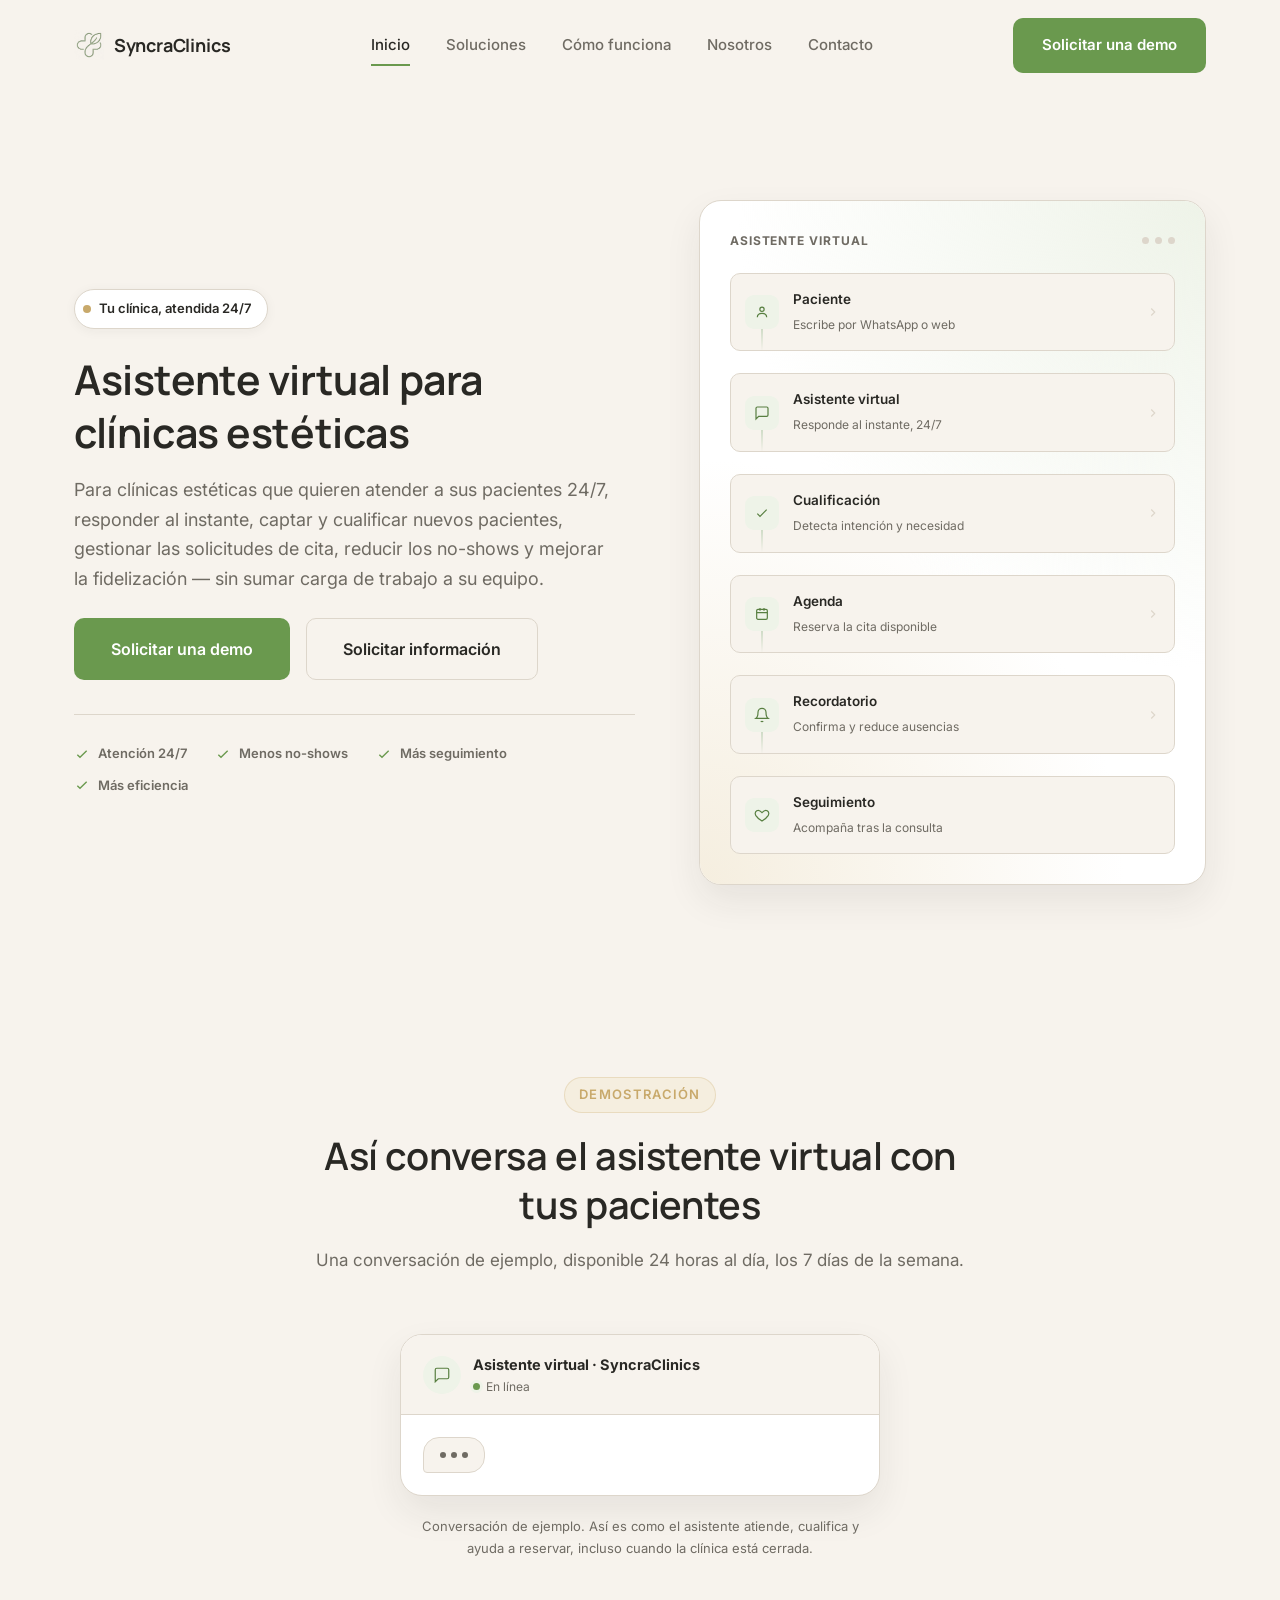
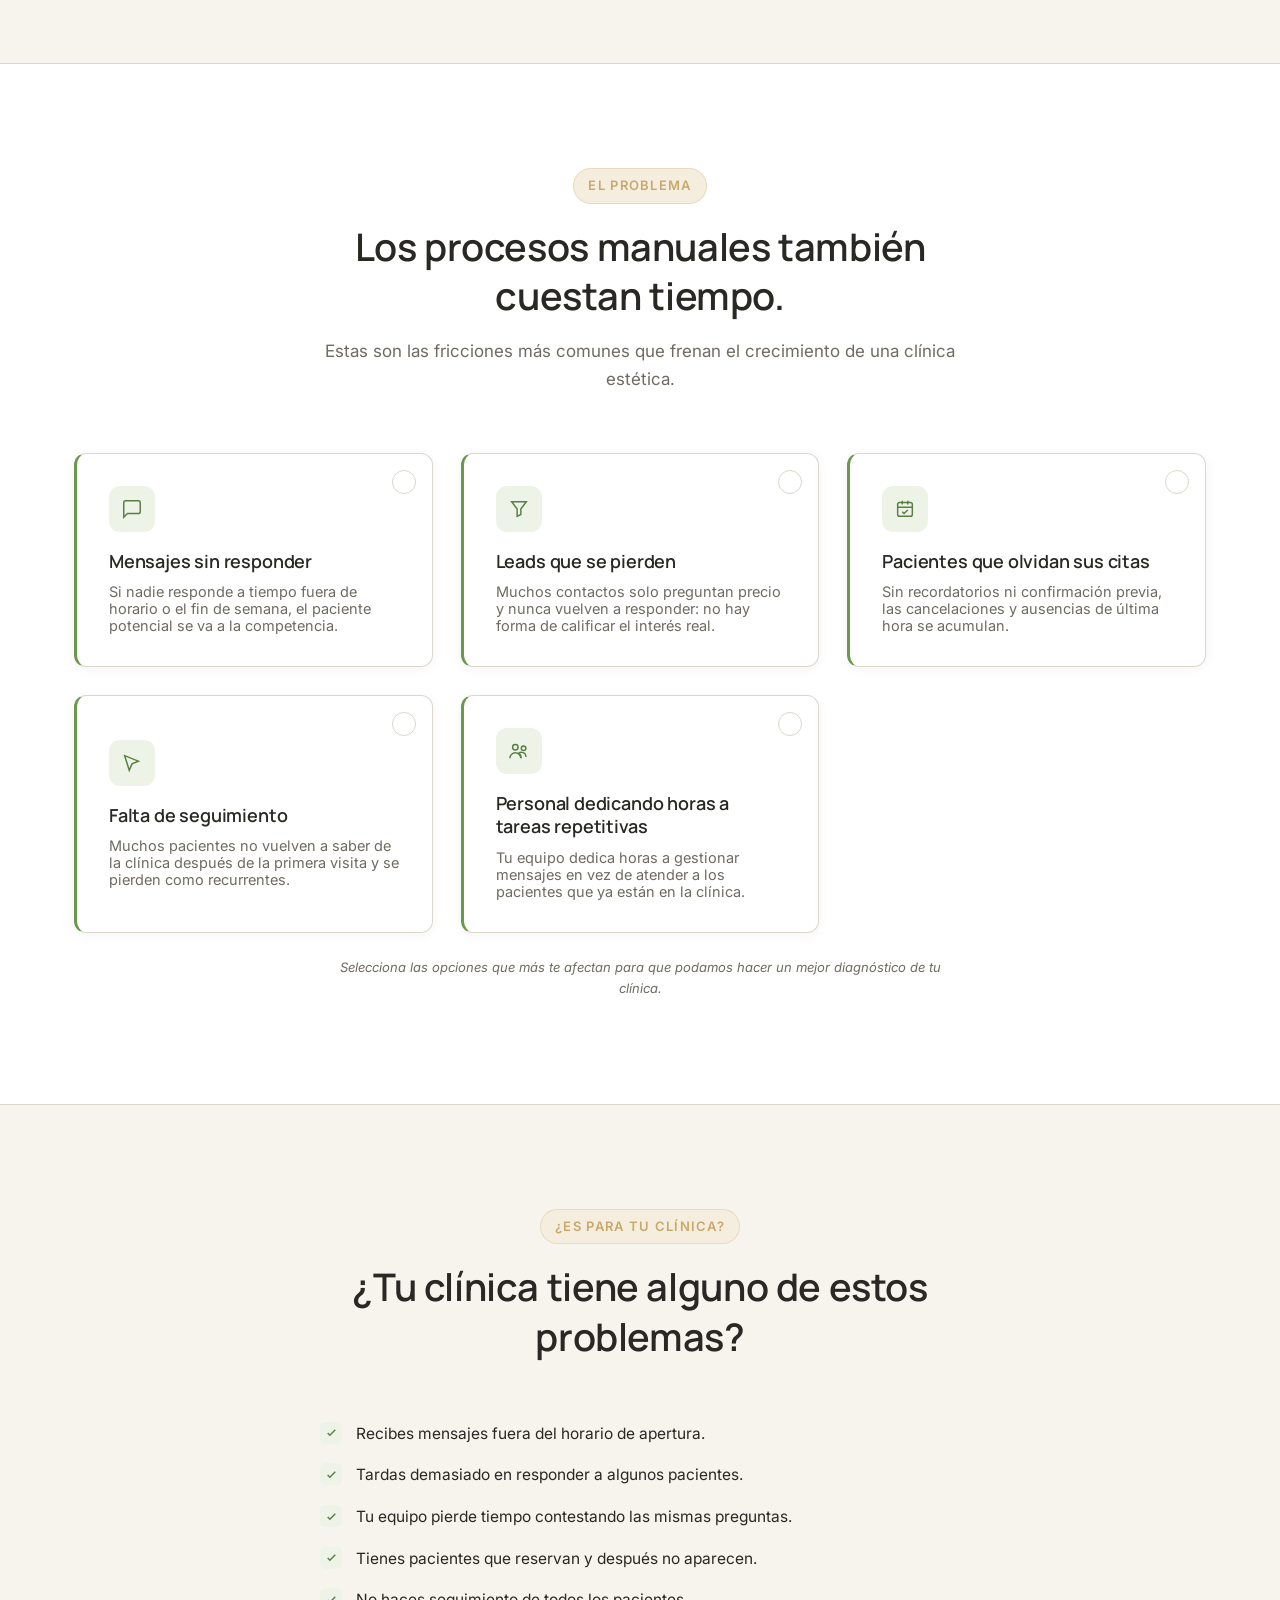
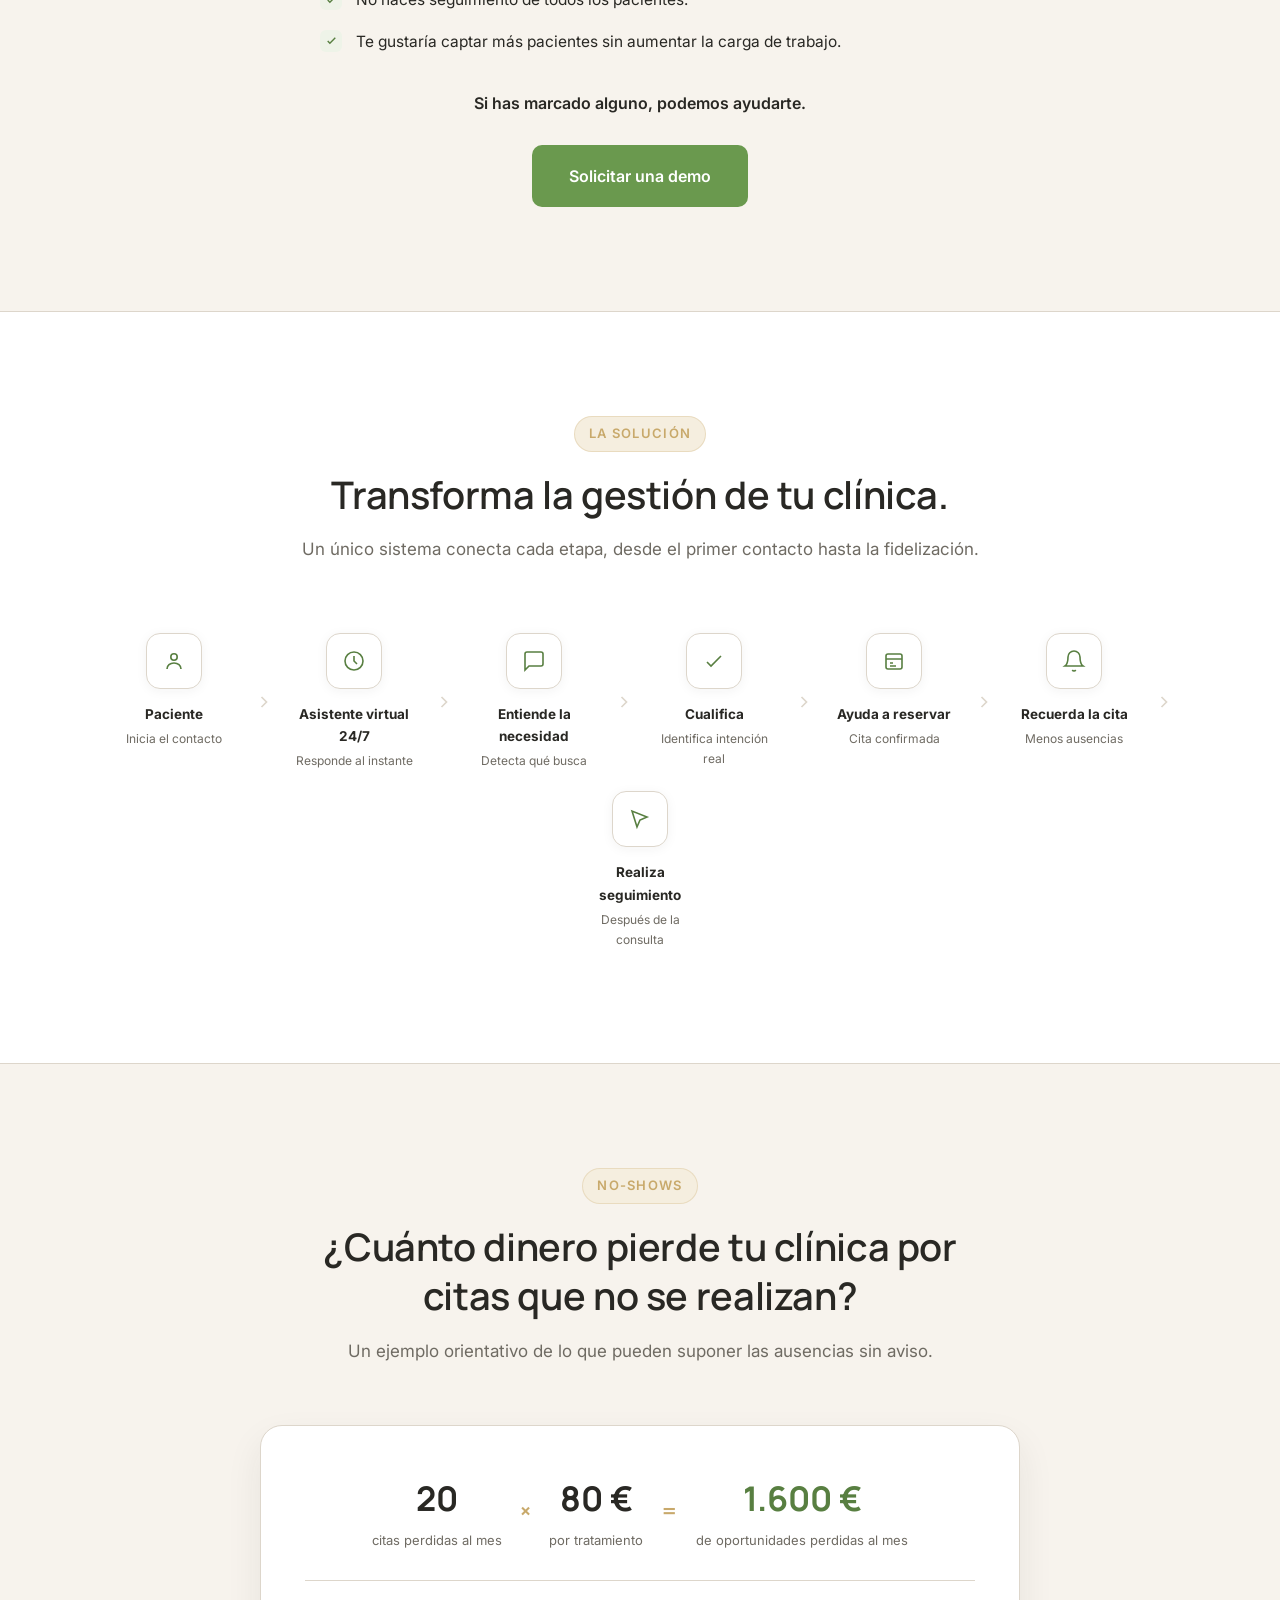
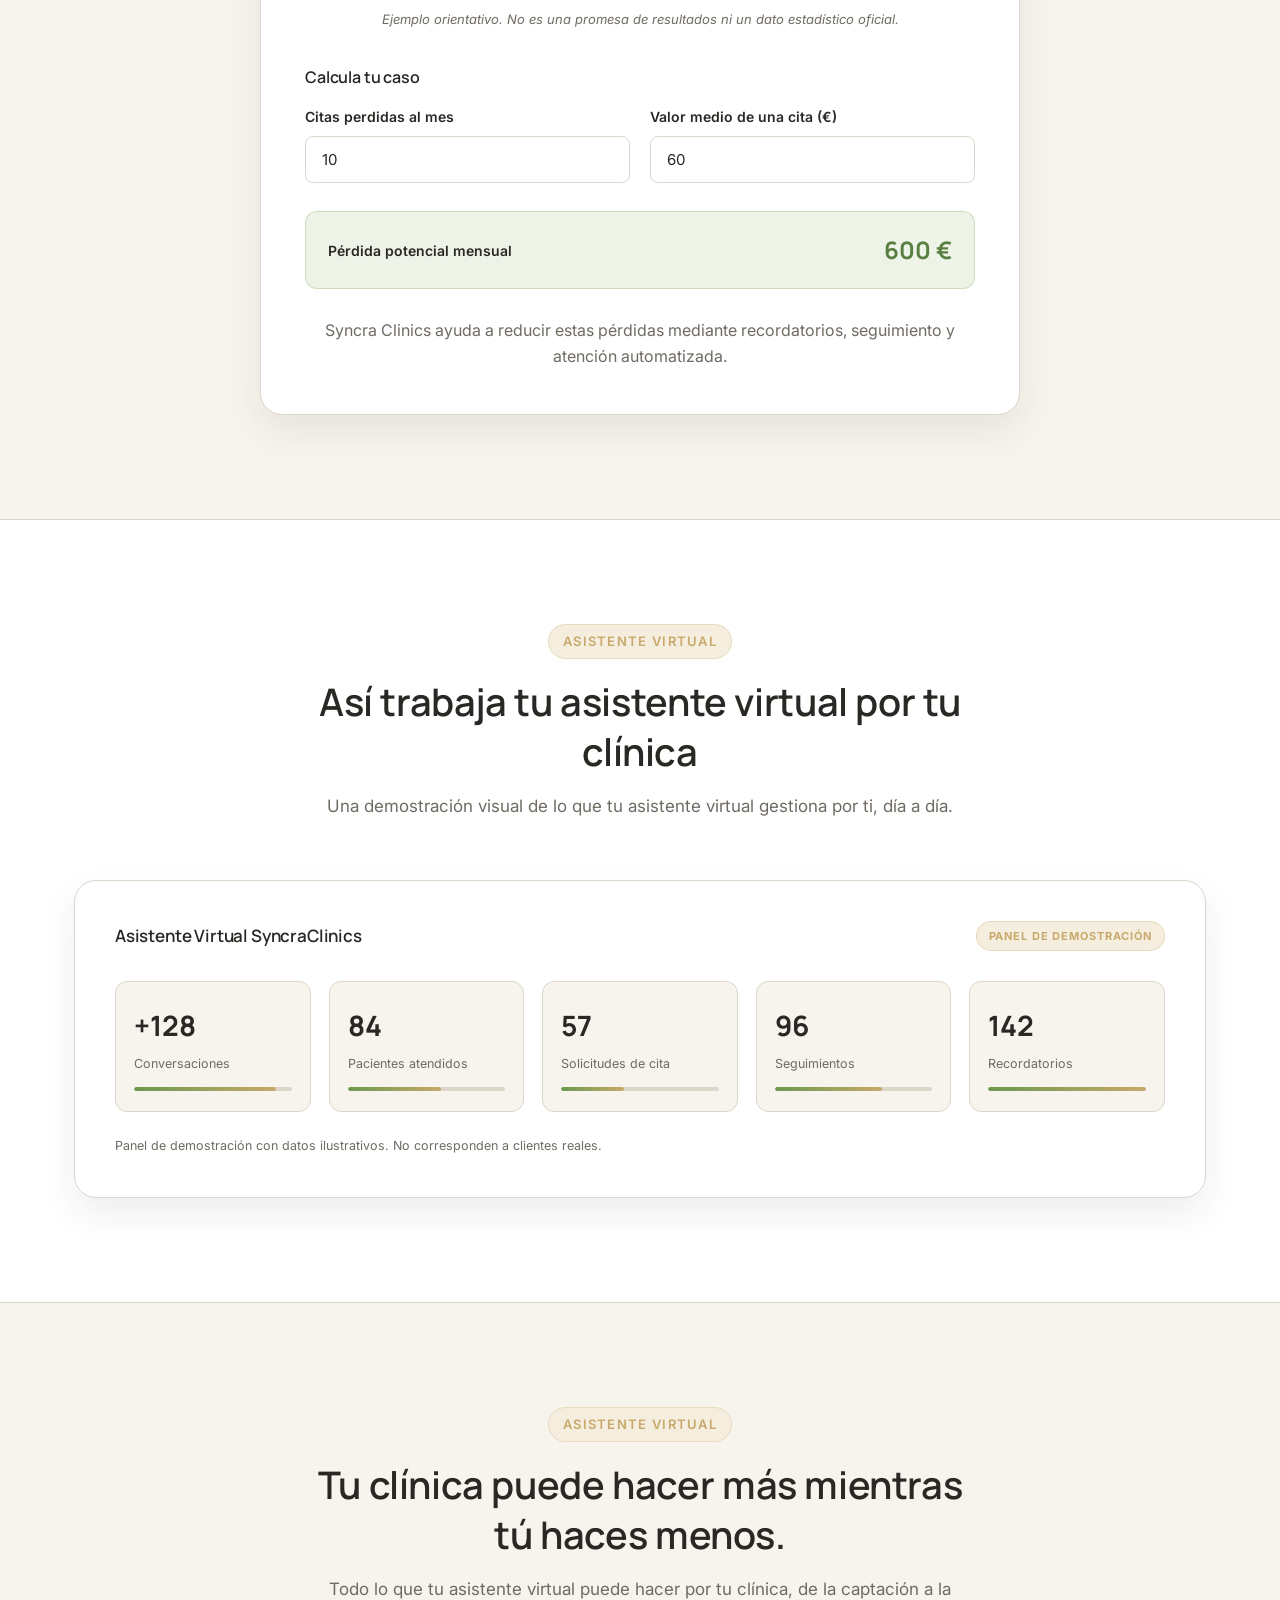
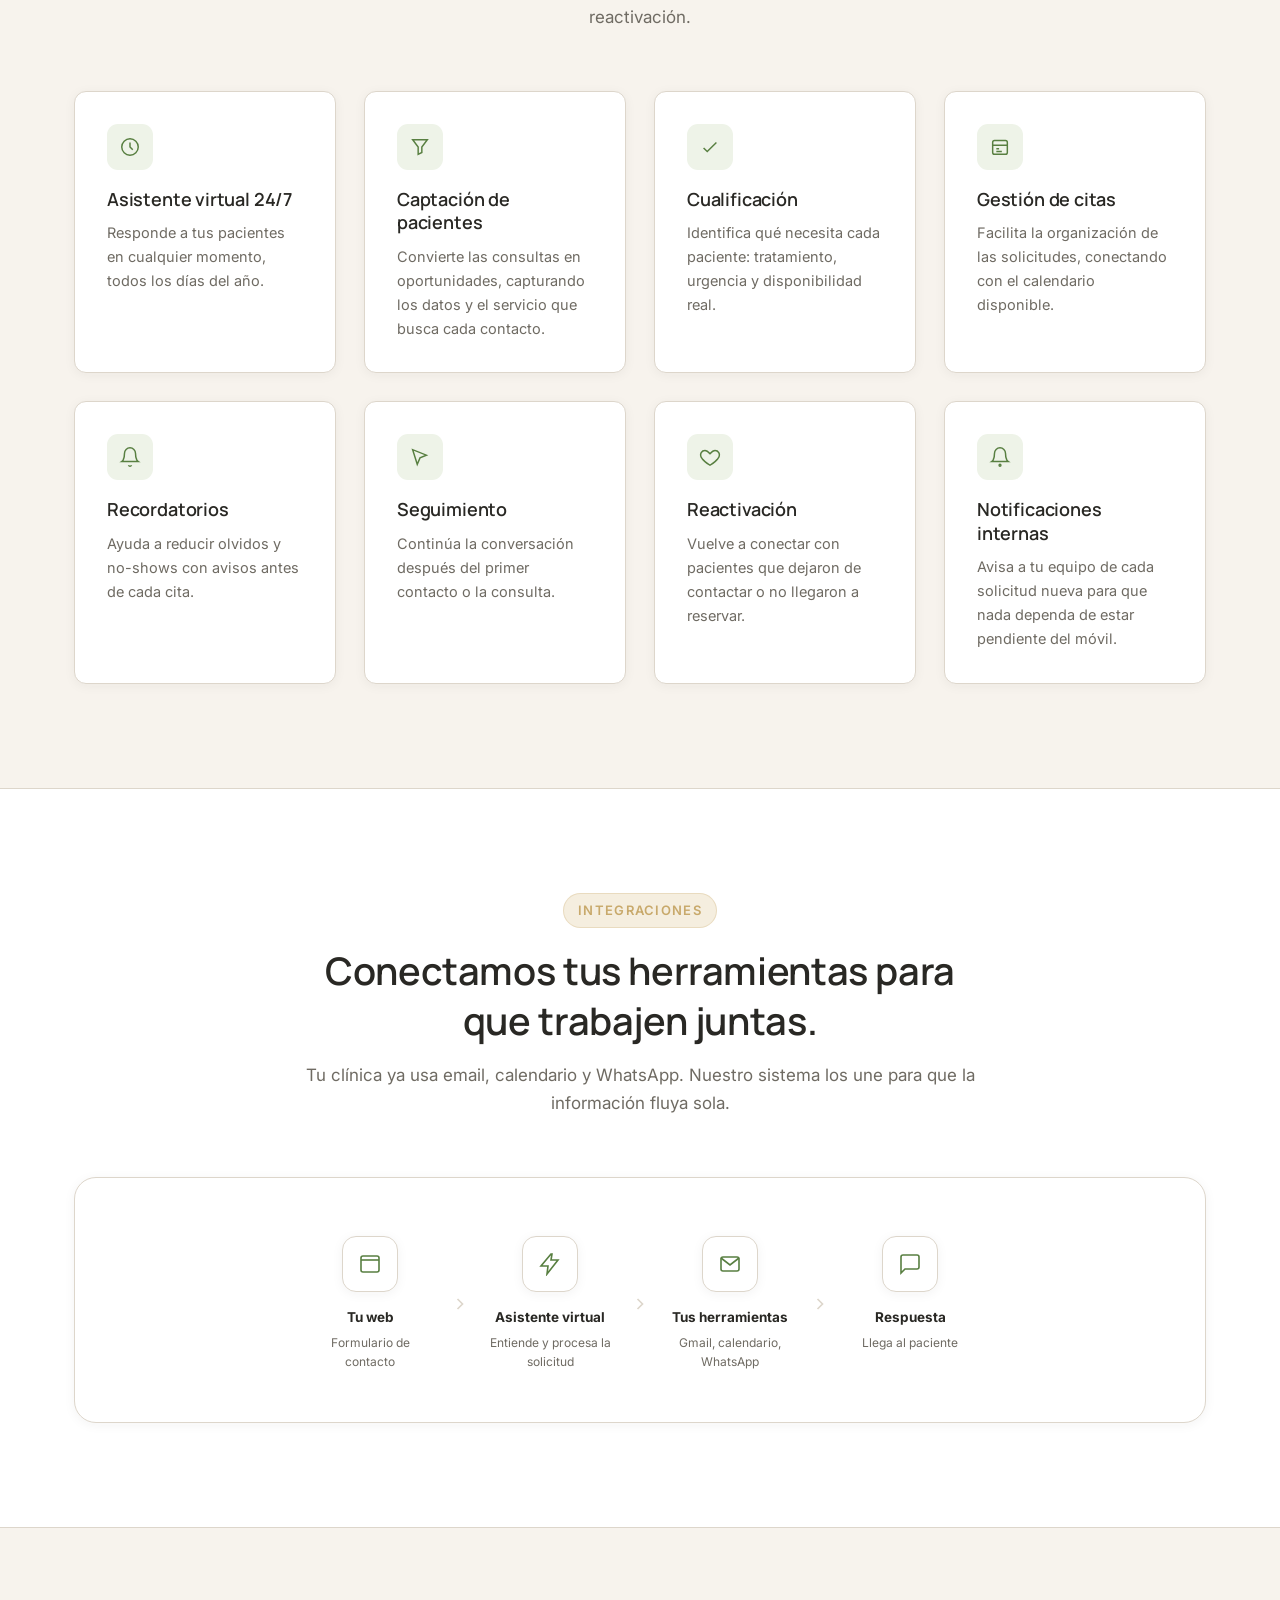
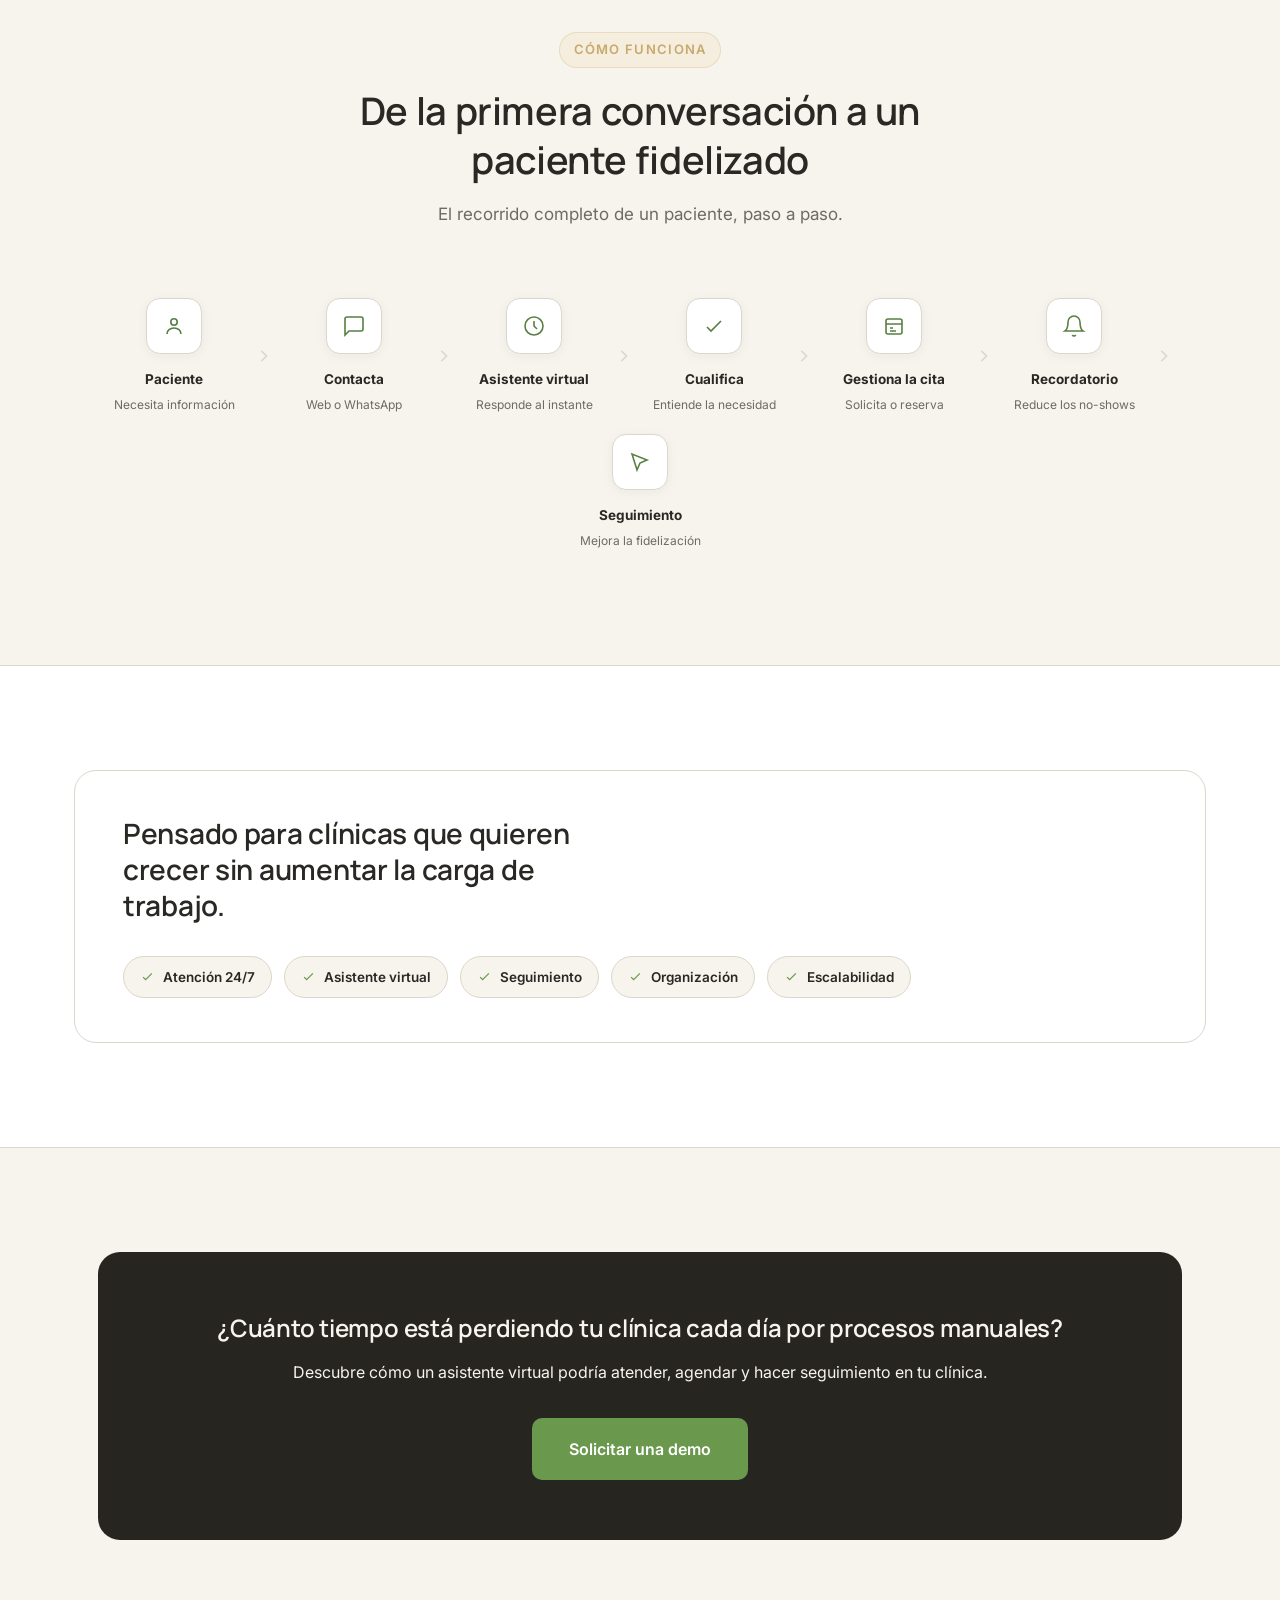
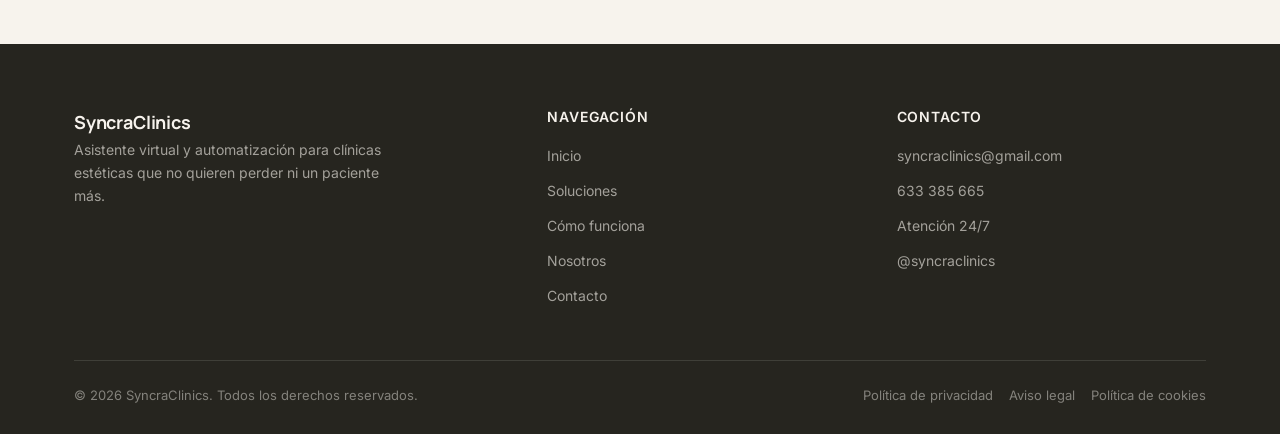
==== commit 9f496b8b: "Añade demo de chat, calculadora de no-shows y checklist; mejora CTAs, soluciones y política de cooki" ====
--- a/index.html
+++ b/index.html
@@ -51,10 +51,10 @@
       <div>
         <span class="hero-badge reveal"><span class="dot"></span> Tu clínica, atendida 24/7</span>
         <h1 class="reveal">Asistente virtual para clínicas estéticas</h1>
-        <p class="hero-lede reveal">Ayudamos a clínicas estéticas a conseguir una atención 24/7, reducir los no-shows y mejorar la fidelización de sus pacientes mediante asistentes virtuales y automatización.</p>
+        <p class="hero-lede reveal">Para clínicas estéticas que quieren atender a sus pacientes 24/7, responder al instante, captar y cualificar nuevos pacientes, gestionar las solicitudes de cita, reducir los no-shows y mejorar la fidelización — sin sumar carga de trabajo a su equipo.</p>
         <div class="hero-actions reveal">
           <a href="contacto.html#demo" class="btn btn-primary btn-lg">Solicitar una demo</a>
-          <a href="#como-funciona" class="btn btn-secondary btn-lg">Descubrir cómo funciona</a>
+          <a href="contacto.html" class="btn btn-secondary btn-lg">Solicitar información</a>
         </div>
         <div class="hero-indicators reveal">
           <span class="hero-indicator"><svg viewBox="0 0 24 24" fill="none" stroke="currentColor" stroke-width="2"><path d="M5 13l4 4L19 7"/></svg> Atención 24/7</span>
@@ -101,6 +101,39 @@
           </div>
         </div>
       </div>
+    </div>
+  </section>
+
+  <section class="section">
+    <div class="container">
+      <div class="section-head reveal">
+        <span class="eyebrow">Demostración</span>
+        <h2>Así conversa el asistente virtual con tus pacientes</h2>
+        <p>Una conversación de ejemplo, disponible 24 horas al día, los 7 días de la semana.</p>
+      </div>
+
+      <div class="chat-window">
+        <div class="chat-header">
+          <div class="chat-avatar">
+            <svg viewBox="0 0 24 24" fill="none" stroke="currentColor" stroke-width="1.6"><path d="M21 15a2 2 0 01-2 2H7l-4 4V5a2 2 0 012-2h14a2 2 0 012 2z"/></svg>
+          </div>
+          <div class="chat-header-info">
+            <strong>Asistente virtual · SyncraClinics</strong>
+            <span class="chat-status">En línea</span>
+          </div>
+        </div>
+        <div class="chat-messages">
+          <div class="chat-bubble patient">Hola, quería información sobre aumento de labios.</div>
+          <div class="chat-bubble assistant">¡Hola! 😊 Claro, puedo ayudarte con toda la información. ¿Es tu primera vez en la clínica?</div>
+          <div class="chat-bubble patient">Sí.</div>
+          <div class="chat-bubble assistant">Perfecto. ¿Te gustaría que buscáramos una cita para esta semana?</div>
+          <div class="chat-bubble patient">Sí, por la tarde.</div>
+          <div class="chat-bubble assistant">Tenemos disponibilidad el jueves a las 17:30 y el viernes a las 18:00. ¿Cuál te viene mejor?</div>
+          <div class="chat-bubble patient">El jueves a las 17:30, perfecto.</div>
+          <div class="chat-bubble assistant">Genial, he registrado tu solicitud. Te enviaremos la confirmación en breve.</div>
+        </div>
+      </div>
+      <p class="chat-caption">Conversación de ejemplo. Así es como el asistente atiende, cualifica y ayuda a reservar, incluso cuando la clínica está cerrada.</p>
     </div>
   </section>
 
@@ -176,6 +209,29 @@
   <section class="section">
     <div class="container">
       <div class="section-head reveal">
+        <span class="eyebrow">¿Es para tu clínica?</span>
+        <h2>¿Tu clínica tiene alguno de estos problemas?</h2>
+      </div>
+
+      <ul class="checklist reveal">
+        <li><span class="checklist-icon"><svg viewBox="0 0 24 24" fill="none" stroke="currentColor" stroke-width="2.6"><path d="M5 13l4 4L19 7"/></svg></span> Recibes mensajes fuera del horario de apertura.</li>
+        <li><span class="checklist-icon"><svg viewBox="0 0 24 24" fill="none" stroke="currentColor" stroke-width="2.6"><path d="M5 13l4 4L19 7"/></svg></span> Tardas demasiado en responder a algunos pacientes.</li>
+        <li><span class="checklist-icon"><svg viewBox="0 0 24 24" fill="none" stroke="currentColor" stroke-width="2.6"><path d="M5 13l4 4L19 7"/></svg></span> Tu equipo pierde tiempo contestando las mismas preguntas.</li>
+        <li><span class="checklist-icon"><svg viewBox="0 0 24 24" fill="none" stroke="currentColor" stroke-width="2.6"><path d="M5 13l4 4L19 7"/></svg></span> Tienes pacientes que reservan y después no aparecen.</li>
+        <li><span class="checklist-icon"><svg viewBox="0 0 24 24" fill="none" stroke="currentColor" stroke-width="2.6"><path d="M5 13l4 4L19 7"/></svg></span> No haces seguimiento de todos los pacientes.</li>
+        <li><span class="checklist-icon"><svg viewBox="0 0 24 24" fill="none" stroke="currentColor" stroke-width="2.6"><path d="M5 13l4 4L19 7"/></svg></span> Te gustaría captar más pacientes sin aumentar la carga de trabajo.</li>
+      </ul>
+
+      <div class="fit-cta reveal">
+        <p>Si has marcado alguno, podemos ayudarte.</p>
+        <a href="contacto.html#demo" class="btn btn-primary btn-lg">Solicitar una demo</a>
+      </div>
+    </div>
+  </section>
+
+  <section class="section section-alt">
+    <div class="container">
+      <div class="section-head reveal">
         <span class="eyebrow">La solución</span>
         <h2>Transforma la gestión de tu clínica.</h2>
         <p>Un único sistema conecta cada etapa, desde el primer contacto hasta la fidelización.</p>
@@ -223,6 +279,56 @@
           <strong>Realiza seguimiento</strong>
           <span>Después de la consulta</span>
         </div>
+      </div>
+    </div>
+  </section>
+
+  <section class="section">
+    <div class="container">
+      <div class="section-head reveal">
+        <span class="eyebrow">No-shows</span>
+        <h2>¿Cuánto dinero pierde tu clínica por citas que no se realizan?</h2>
+        <p>Un ejemplo orientativo de lo que pueden suponer las ausencias sin aviso.</p>
+      </div>
+
+      <div class="noshow-panel reveal">
+        <div class="noshow-example">
+          <div class="noshow-example-block">
+            <strong>20</strong>
+            <span>citas perdidas al mes</span>
+          </div>
+          <span class="noshow-operator">×</span>
+          <div class="noshow-example-block">
+            <strong>80 €</strong>
+            <span>por tratamiento</span>
+          </div>
+          <span class="noshow-operator">=</span>
+          <div class="noshow-example-block noshow-example-result">
+            <strong>1.600 €</strong>
+            <span>de oportunidades perdidas al mes</span>
+          </div>
+        </div>
+        <p class="noshow-disclaimer">Ejemplo orientativo. No es una promesa de resultados ni un dato estadístico oficial.</p>
+
+        <div class="noshow-calculator">
+          <h3>Calcula tu caso</h3>
+          <div class="calculator-grid">
+            <div class="form-field">
+              <label for="calc-citas">Citas perdidas al mes</label>
+              <input type="number" id="calc-citas" min="0" value="10" inputmode="numeric">
+            </div>
+            <div class="form-field">
+              <label for="calc-valor">Valor medio de una cita (€)</label>
+              <input type="number" id="calc-valor" min="0" value="60" inputmode="numeric">
+            </div>
+          </div>
+          <div class="calculator-result">
+            <span>Pérdida potencial mensual</span>
+            <strong id="calc-result">600 €</strong>
+          </div>
+        </div>
+
+        <p>Syncra Clinics ayuda a reducir estas pérdidas mediante recordatorios, seguimiento y atención automatizada.</p>
       </div>
     </div>
   </section>
@@ -367,29 +473,51 @@
     <div class="container">
       <div class="section-head reveal">
         <span class="eyebrow">Cómo funciona</span>
-        <h2>De la primera conversación a un sistema funcionando</h2>
-      </div>
-
-      <div class="steps-grid reveal">
-        <div class="step-item">
-          <span class="step-index">01</span>
-          <h3>Analizamos tu clínica</h3>
-          <p>Revisamos cómo captas, atiendes y haces seguimiento hoy.</p>
-        </div>
-        <div class="step-item">
-          <span class="step-index">02</span>
-          <h3>Detectamos oportunidades para tu asistente virtual</h3>
-          <p>Identificamos dónde se pierden pacientes y horas de trabajo.</p>
-        </div>
-        <div class="step-item">
-          <span class="step-index">03</span>
-          <h3>Diseñamos el sistema</h3>
-          <p>Configuramos el flujo de atención, agenda y seguimiento a medida.</p>
-        </div>
-        <div class="step-item">
-          <span class="step-index">04</span>
-          <h3>Lo implementamos y optimizamos</h3>
-          <p>Ponemos el sistema en marcha y lo ajustamos con el tiempo.</p>
+        <h2>De la primera conversación a un paciente fidelizado</h2>
+        <p>El recorrido completo de un paciente, paso a paso.</p>
+      </div>
+
+      <div class="flow-diagram reveal">
+        <div class="flow-step">
+          <div class="flow-step-icon"><svg viewBox="0 0 24 24" fill="none" stroke="currentColor" stroke-width="1.6"><circle cx="12" cy="8" r="3.2"/><path d="M5 20c0-3.5 3-6 7-6s7 2.5 7 6"/></svg></div>
+          <strong>Paciente</strong>
+          <span>Necesita información</span>
+        </div>
+        <div class="flow-connector"><svg viewBox="0 0 24 24" fill="none" stroke="currentColor" stroke-width="2"><path d="M9 18l6-6-6-6"/></svg></div>
+        <div class="flow-step">
+          <div class="flow-step-icon"><svg viewBox="0 0 24 24" fill="none" stroke="currentColor" stroke-width="1.6"><path d="M21 15a2 2 0 01-2 2H7l-4 4V5a2 2 0 012-2h14a2 2 0 012 2z"/></svg></div>
+          <strong>Contacta</strong>
+          <span>Web o WhatsApp</span>
+        </div>
+        <div class="flow-connector"><svg viewBox="0 0 24 24" fill="none" stroke="currentColor" stroke-width="2"><path d="M9 18l6-6-6-6"/></svg></div>
+        <div class="flow-step">
+          <div class="flow-step-icon"><svg viewBox="0 0 24 24" fill="none" stroke="currentColor" stroke-width="1.6"><circle cx="12" cy="12" r="9"/><path d="M12 7v5l3 3"/></svg></div>
+          <strong>Asistente virtual</strong>
+          <span>Responde al instante</span>
+        </div>
+        <div class="flow-connector"><svg viewBox="0 0 24 24" fill="none" stroke="currentColor" stroke-width="2"><path d="M9 18l6-6-6-6"/></svg></div>
+        <div class="flow-step">
+          <div class="flow-step-icon"><svg viewBox="0 0 24 24" fill="none" stroke="currentColor" stroke-width="1.6"><path d="M5 13l4 4L19 7"/></svg></div>
+          <strong>Cualifica</strong>
+          <span>Entiende la necesidad</span>
+        </div>
+        <div class="flow-connector"><svg viewBox="0 0 24 24" fill="none" stroke="currentColor" stroke-width="2"><path d="M9 18l6-6-6-6"/></svg></div>
+        <div class="flow-step">
+          <div class="flow-step-icon"><svg viewBox="0 0 24 24" fill="none" stroke="currentColor" stroke-width="1.6"><rect x="4" y="5" width="16" height="15" rx="2"/><path d="M4 10h16M8 14h3M8 17h6"/></svg></div>
+          <strong>Gestiona la cita</strong>
+          <span>Solicita o reserva</span>
+        </div>
+        <div class="flow-connector"><svg viewBox="0 0 24 24" fill="none" stroke="currentColor" stroke-width="2"><path d="M9 18l6-6-6-6"/></svg></div>
+        <div class="flow-step">
+          <div class="flow-step-icon"><svg viewBox="0 0 24 24" fill="none" stroke="currentColor" stroke-width="1.6"><path d="M18 8a6 6 0 10-12 0c0 7-3 9-3 9h18s-3-2-3-9"/><path d="M13.73 21a2 2 0 01-3.46 0"/></svg></div>
+          <strong>Recordatorio</strong>
+          <span>Reduce los no-shows</span>
+        </div>
+        <div class="flow-connector"><svg viewBox="0 0 24 24" fill="none" stroke="currentColor" stroke-width="2"><path d="M9 18l6-6-6-6"/></svg></div>
+        <div class="flow-step">
+          <div class="flow-step-icon"><svg viewBox="0 0 24 24" fill="none" stroke="currentColor" stroke-width="1.6"><path d="M4 4l5 16 3-7 7-3z"/></svg></div>
+          <strong>Seguimiento</strong>
+          <span>Mejora la fidelización</span>
         </div>
       </div>
     </div>
@@ -455,6 +583,7 @@
       <div class="footer-legal">
         <a href="privacidad.html">Política de privacidad</a>
         <a href="aviso-legal.html">Aviso legal</a>
+        <a href="cookies.html">Política de cookies</a>
       </div>
     </div>
   </div>
--- a/css/style.css
+++ b/css/style.css
@@ -893,37 +893,6 @@
   box-shadow: var(--shadow-card);
 }
 
-/* ---------- Cómo funciona: pasos (Home) ---------- */
-.steps-grid {
-  display: grid;
-  grid-template-columns: repeat(4, minmax(0, 1fr));
-  gap: 32px;
-}
-
-.step-item {
-  position: relative;
-  padding: 8px 0 0 0;
-}
-
-.step-index {
-  font-family: var(--font-heading);
-  font-size: 30px;
-  font-weight: 700;
-  color: var(--champagne);
-  margin-bottom: 14px;
-  display: block;
-}
-
-.step-item h3 {
-  font-size: 17px;
-  margin-bottom: 8px;
-}
-
-.step-item p {
-  font-size: 14.5px;
-  margin-bottom: 0;
-}
-
 /* ---------- Confianza (Home) ---------- */
 .trust-panel {
   display: flex;
@@ -987,57 +956,37 @@
   transform: translateY(0);
 }
 
-/* ---------- Solutions detail (soluciones.html) ---------- */
-.solution-row {
-  display: grid;
-  grid-template-columns: minmax(0, 1.4fr) minmax(0, 0.75fr);
-  gap: 40px;
-  align-items: center;
-  padding: 52px 0;
-  border-bottom: 1px solid var(--border-color);
-}
-
-.solution-row:last-child {
-  border-bottom: none;
-}
-
-.solution-row.reverse .solution-visual {
-  order: 2;
-}
-
-.solution-index {
-  font-family: var(--font-heading);
-  font-size: 14px;
+/* ---------- Problema · Solución · Beneficio (soluciones.html) ---------- */
+.ps-card .ps-label {
+  display: inline-block;
+  font-size: 11px;
   font-weight: 700;
+  letter-spacing: 0.08em;
+  text-transform: uppercase;
   color: var(--champagne);
-  letter-spacing: 0.06em;
-  margin-bottom: 12px;
-}
-
-.solution-visual {
-  background: var(--accent-tint);
-  border: 1px solid var(--border-color);
-  border-radius: var(--radius);
-  padding: 22px;
-  display: flex;
-  align-items: center;
-  justify-content: center;
-  min-height: 120px;
-  max-width: 160px;
-  margin: 0 auto;
-  width: 100%;
-  transition: transform 0.3s ease, box-shadow 0.3s ease;
-}
-
-.solution-visual:hover {
-  transform: translateY(-4px);
-  box-shadow: var(--shadow-card);
-}
-
-.solution-visual svg {
-  width: 44px;
-  height: 44px;
+  margin-bottom: 10px;
+}
+
+.ps-card .ps-solution {
+  font-size: 14.5px;
+  color: var(--text-muted);
+  margin-bottom: 14px;
+}
+
+.ps-card .ps-benefit {
+  display: flex;
+  align-items: center;
+  gap: 8px;
+  font-size: 13.5px;
+  font-weight: 600;
   color: var(--accent-hover);
+  margin: 0;
+}
+
+.ps-card .ps-benefit svg {
+  width: 15px;
+  height: 15px;
+  flex-shrink: 0;
 }
 
 .solution-list {
@@ -1060,6 +1009,297 @@
   left: 0;
   color: var(--accent-main);
   font-weight: 700;
+}
+
+/* ---------- Demostración del asistente (chat) ---------- */
+.chat-window {
+  max-width: 480px;
+  margin: 0 auto;
+  background: var(--bg-surface);
+  border: 1px solid var(--border-color);
+  border-radius: var(--radius-lg);
+  box-shadow: var(--shadow-soft);
+  overflow: hidden;
+}
+
+.chat-header {
+  display: flex;
+  align-items: center;
+  gap: 12px;
+  padding: 18px 22px;
+  border-bottom: 1px solid var(--border-color);
+  background: var(--bg-primary);
+}
+
+.chat-avatar {
+  width: 38px;
+  height: 38px;
+  border-radius: 50%;
+  background: var(--accent-tint);
+  color: var(--accent-hover);
+  display: flex;
+  align-items: center;
+  justify-content: center;
+  flex-shrink: 0;
+}
+
+.chat-avatar svg {
+  width: 18px;
+  height: 18px;
+}
+
+.chat-header-info strong {
+  display: block;
+  font-size: 14.5px;
+  color: var(--text-main);
+}
+
+.chat-header-info .chat-status {
+  display: flex;
+  align-items: center;
+  gap: 6px;
+  font-size: 12px;
+  color: var(--text-muted);
+}
+
+.chat-header-info .chat-status::before {
+  content: "";
+  width: 7px;
+  height: 7px;
+  border-radius: 50%;
+  background: var(--accent-main);
+  box-shadow: 0 0 0 3px var(--accent-tint);
+  flex-shrink: 0;
+}
+
+.chat-messages {
+  padding: 22px;
+  display: flex;
+  flex-direction: column;
+  gap: 14px;
+  max-height: 420px;
+  overflow-y: auto;
+  scroll-behavior: smooth;
+}
+
+.chat-bubble {
+  display: none;
+  max-width: 82%;
+  padding: 12px 16px;
+  border-radius: 16px;
+  font-size: 14.5px;
+  line-height: 1.5;
+  opacity: 0;
+  transform: translateY(10px);
+}
+
+.chat-bubble.is-shown {
+  animation: chat-in 0.45s ease forwards;
+}
+
+@keyframes chat-in {
+  to { opacity: 1; transform: translateY(0); }
+}
+
+.chat-bubble.patient {
+  align-self: flex-end;
+  background: var(--accent-main);
+  color: #FFFFFF;
+  border-bottom-right-radius: 4px;
+}
+
+.chat-bubble.assistant {
+  align-self: flex-start;
+  background: var(--bg-primary);
+  border: 1px solid var(--border-color);
+  color: var(--text-main);
+  border-bottom-left-radius: 4px;
+}
+
+.chat-typing {
+  align-self: flex-start;
+  display: flex;
+  align-items: center;
+  gap: 5px;
+  padding: 14px 16px;
+  border-radius: 16px;
+  border-bottom-left-radius: 4px;
+  background: var(--bg-primary);
+  border: 1px solid var(--border-color);
+  opacity: 0;
+  transform: translateY(10px);
+  animation: chat-in 0.3s ease forwards;
+}
+
+.chat-typing span {
+  width: 6px;
+  height: 6px;
+  border-radius: 50%;
+  background: var(--text-muted);
+  animation: chat-typing-dot 1.2s ease-in-out infinite;
+}
+
+.chat-typing span:nth-child(2) { animation-delay: 0.2s; }
+.chat-typing span:nth-child(3) { animation-delay: 0.4s; }
+
+@keyframes chat-typing-dot {
+  0%, 60%, 100% { opacity: 0.3; transform: scale(0.85); }
+  30% { opacity: 1; transform: scale(1); }
+}
+
+.chat-caption {
+  text-align: center;
+  font-size: 13px;
+  color: var(--text-muted);
+  margin: 20px auto 0;
+  max-width: 440px;
+}
+
+/* ---------- Pérdida por no-shows + calculadora ---------- */
+.noshow-panel {
+  background: var(--bg-surface);
+  border: 1px solid var(--border-color);
+  border-radius: var(--radius-lg);
+  padding: 44px;
+  box-shadow: var(--shadow-soft);
+  max-width: 760px;
+  margin: 0 auto;
+}
+
+.noshow-example {
+  display: flex;
+  align-items: center;
+  justify-content: center;
+  flex-wrap: wrap;
+  gap: 18px;
+  padding-bottom: 28px;
+  margin-bottom: 28px;
+  border-bottom: 1px solid var(--border-color);
+}
+
+.noshow-example-block {
+  text-align: center;
+}
+
+.noshow-example-block strong {
+  display: block;
+  font-family: var(--font-heading);
+  font-size: clamp(26px, 4vw, 34px);
+  font-weight: 700;
+  color: var(--text-main);
+}
+
+.noshow-example-block span {
+  font-size: 13px;
+  color: var(--text-muted);
+}
+
+.noshow-operator {
+  font-family: var(--font-heading);
+  font-size: 22px;
+  font-weight: 700;
+  color: var(--champagne);
+}
+
+.noshow-example-result strong {
+  color: var(--accent-hover);
+}
+
+.noshow-disclaimer {
+  text-align: center;
+  font-size: 13px;
+  font-style: italic;
+  color: var(--text-muted);
+  margin-bottom: 36px;
+}
+
+.noshow-calculator h3 {
+  font-size: 16px;
+  margin-bottom: 18px;
+}
+
+.calculator-grid {
+  display: grid;
+  grid-template-columns: repeat(2, minmax(0, 1fr));
+  gap: 0 20px;
+}
+
+.calculator-result {
+  display: flex;
+  align-items: center;
+  justify-content: space-between;
+  flex-wrap: wrap;
+  gap: 10px;
+  background: var(--accent-tint);
+  border: 1px solid rgba(106, 153, 78, 0.25);
+  border-radius: var(--radius);
+  padding: 18px 22px;
+  margin: 8px 0 28px;
+}
+
+.calculator-result span {
+  font-size: 14px;
+  font-weight: 600;
+  color: var(--text-main);
+}
+
+.calculator-result strong {
+  font-family: var(--font-heading);
+  font-size: 24px;
+  color: var(--accent-hover);
+}
+
+.noshow-panel > p:last-child {
+  text-align: center;
+  margin-bottom: 0;
+}
+
+/* ---------- Checklist "¿Es para tu clínica?" ---------- */
+.checklist {
+  list-style: none;
+  padding: 0;
+  margin: 0 auto;
+  max-width: 640px;
+  display: flex;
+  flex-direction: column;
+  gap: 16px;
+}
+
+.checklist li {
+  display: flex;
+  align-items: flex-start;
+  gap: 14px;
+  font-size: 15.5px;
+  color: var(--text-main);
+}
+
+.checklist-icon {
+  width: 22px;
+  height: 22px;
+  border-radius: 6px;
+  background: var(--accent-tint);
+  color: var(--accent-hover);
+  display: flex;
+  align-items: center;
+  justify-content: center;
+  flex-shrink: 0;
+  margin-top: 1px;
+}
+
+.checklist-icon svg {
+  width: 13px;
+  height: 13px;
+}
+
+.fit-cta {
+  text-align: center;
+  margin-top: 36px;
+}
+
+.fit-cta p {
+  font-weight: 600;
+  color: var(--text-main);
+  margin-bottom: 20px;
 }
 
 /* ---------- CTA banda ---------- */
@@ -1563,19 +1803,9 @@
     grid-template-columns: minmax(0, 1fr);
   }
 
-  .solution-row,
-  .solution-row.reverse {
-    grid-template-columns: minmax(0, 1fr);
-  }
-
-  .solution-row.reverse .solution-visual {
-    order: 0;
-  }
-
   .grid-3,
   .grid-2,
-  .grid-4,
-  .steps-grid {
+  .grid-4 {
     grid-template-columns: repeat(2, minmax(0, 1fr));
   }
 
@@ -1633,8 +1863,7 @@
 
   .grid-3,
   .grid-2,
-  .grid-4,
-  .steps-grid {
+  .grid-4 {
     grid-template-columns: minmax(0, 1fr);
   }
 
@@ -1657,8 +1886,17 @@
 
   .choice-grid,
   .modal-form .form-grid,
-  .checkbox-grid {
+  .checkbox-grid,
+  .calculator-grid {
     grid-template-columns: minmax(0, 1fr);
+  }
+
+  .noshow-panel {
+    padding: 28px 22px;
+  }
+
+  .chat-bubble {
+    max-width: 90%;
   }
 
   .modal-overlay {
@@ -1714,7 +1952,9 @@
   .header-inner,
   img,
   .trust-tag,
-  .solution-visual {
+  .chat-bubble,
+  .chat-typing,
+  .chat-typing span {
     transition: none !important;
     animation: none !important;
   }
@@ -1729,6 +1969,16 @@
     transform: none !important;
   }
 
+  .chat-bubble {
+    display: block !important;
+    opacity: 1 !important;
+    transform: none !important;
+  }
+
+  .chat-typing {
+    display: none !important;
+  }
+
   .dashboard-panel.is-visible .dashboard-bar span {
     width: var(--bar-value, 60%) !important;
   }
